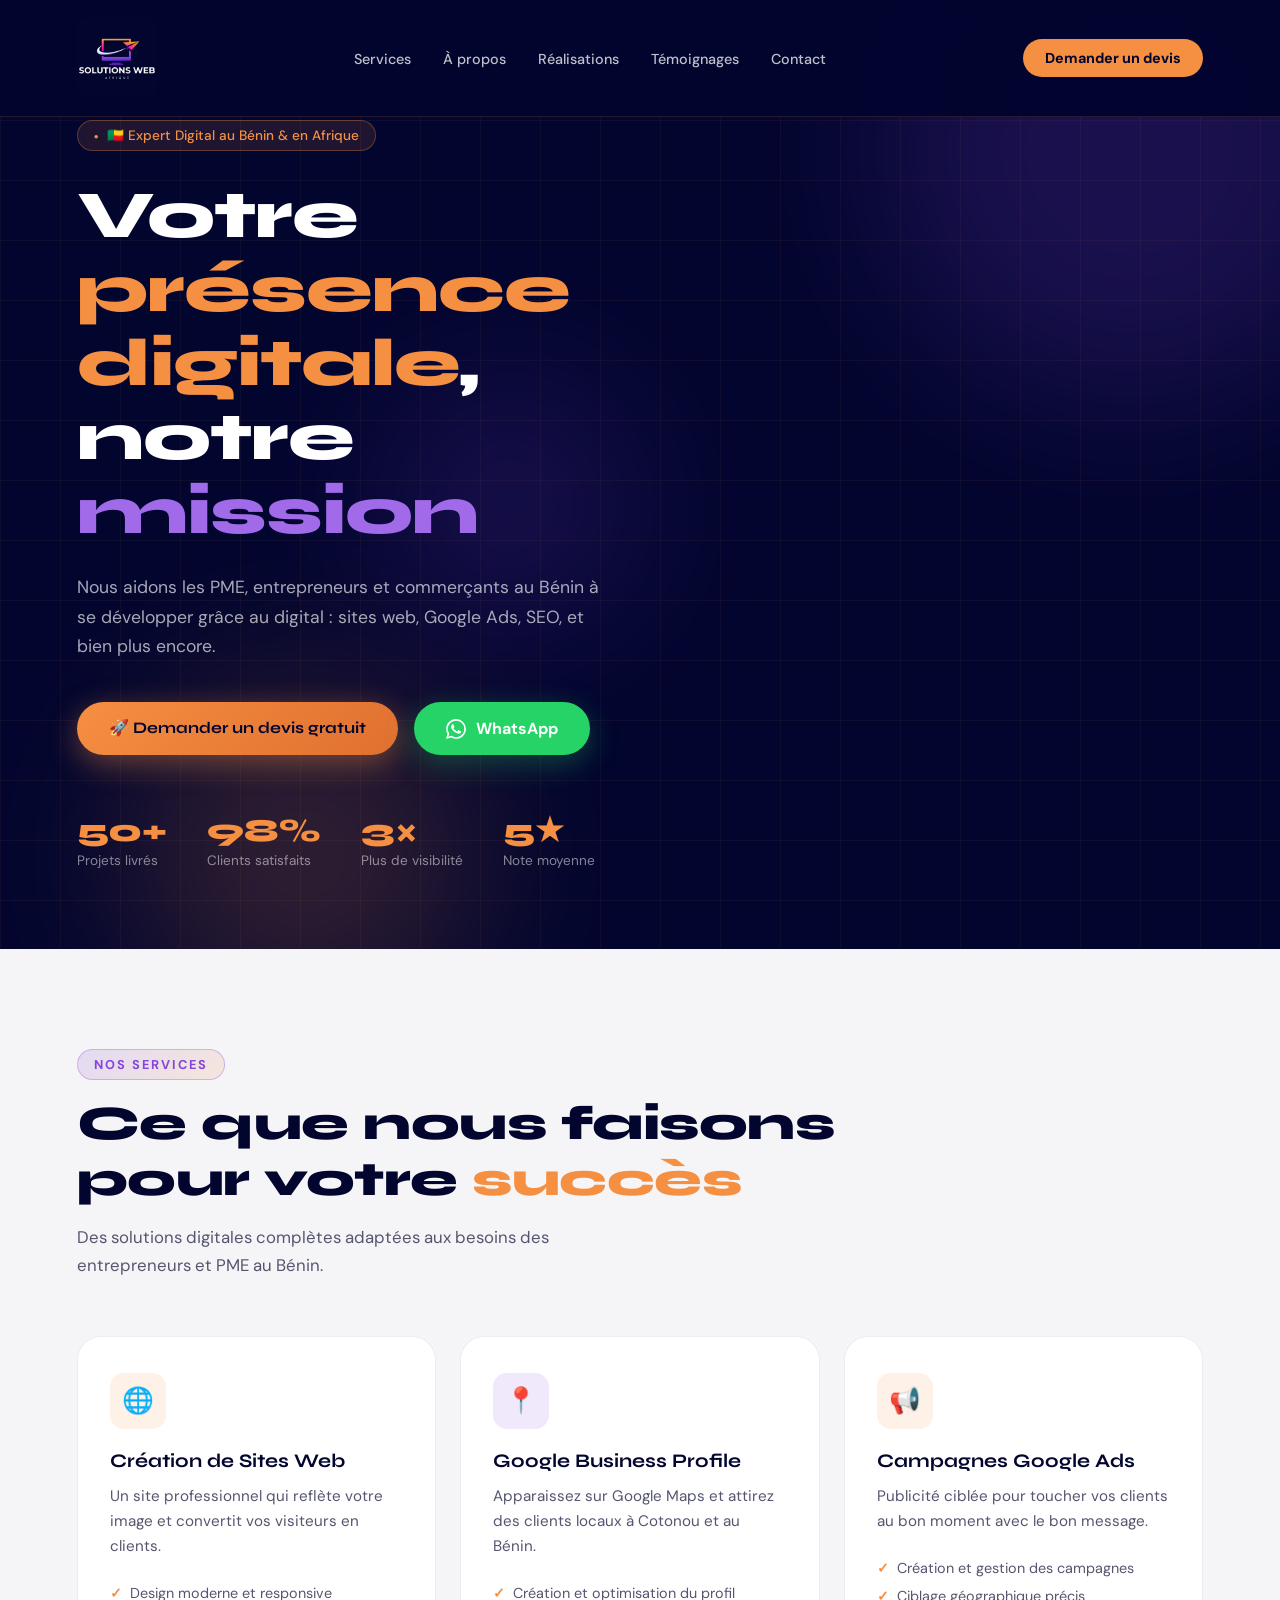
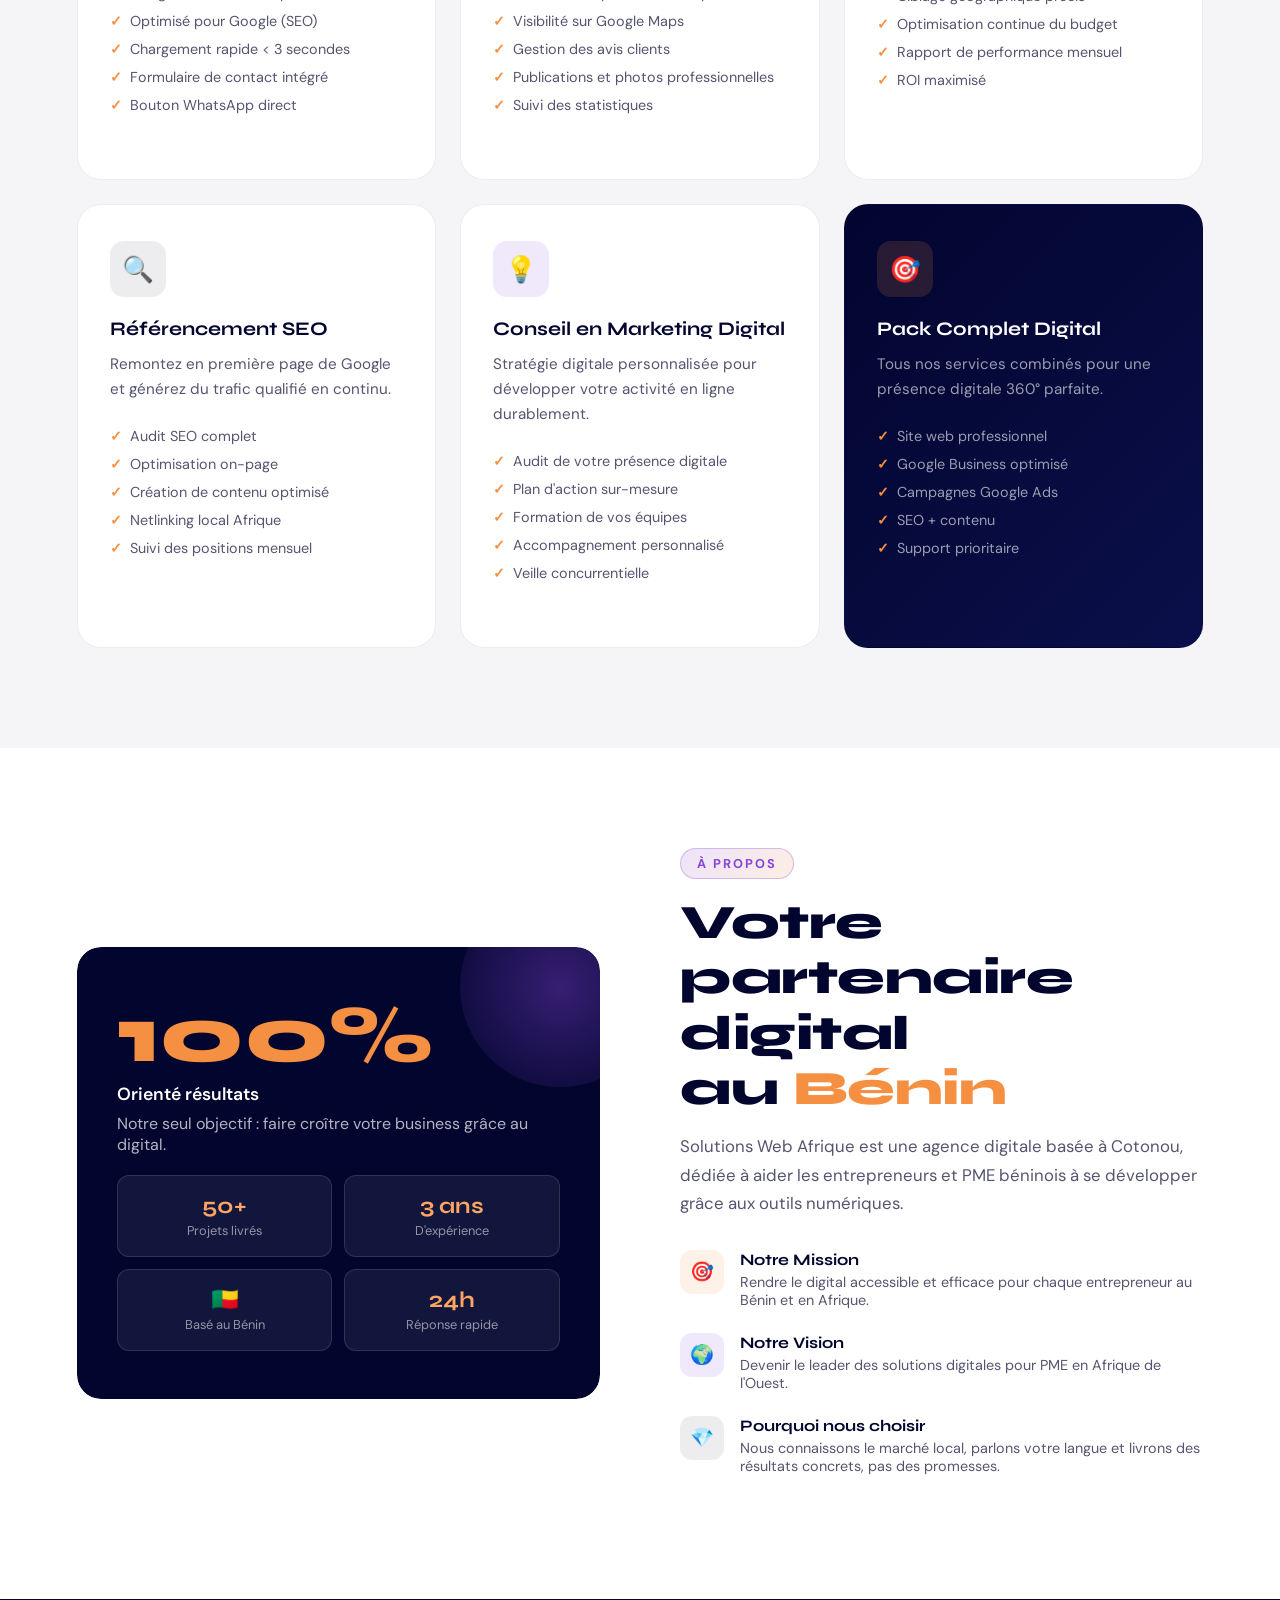
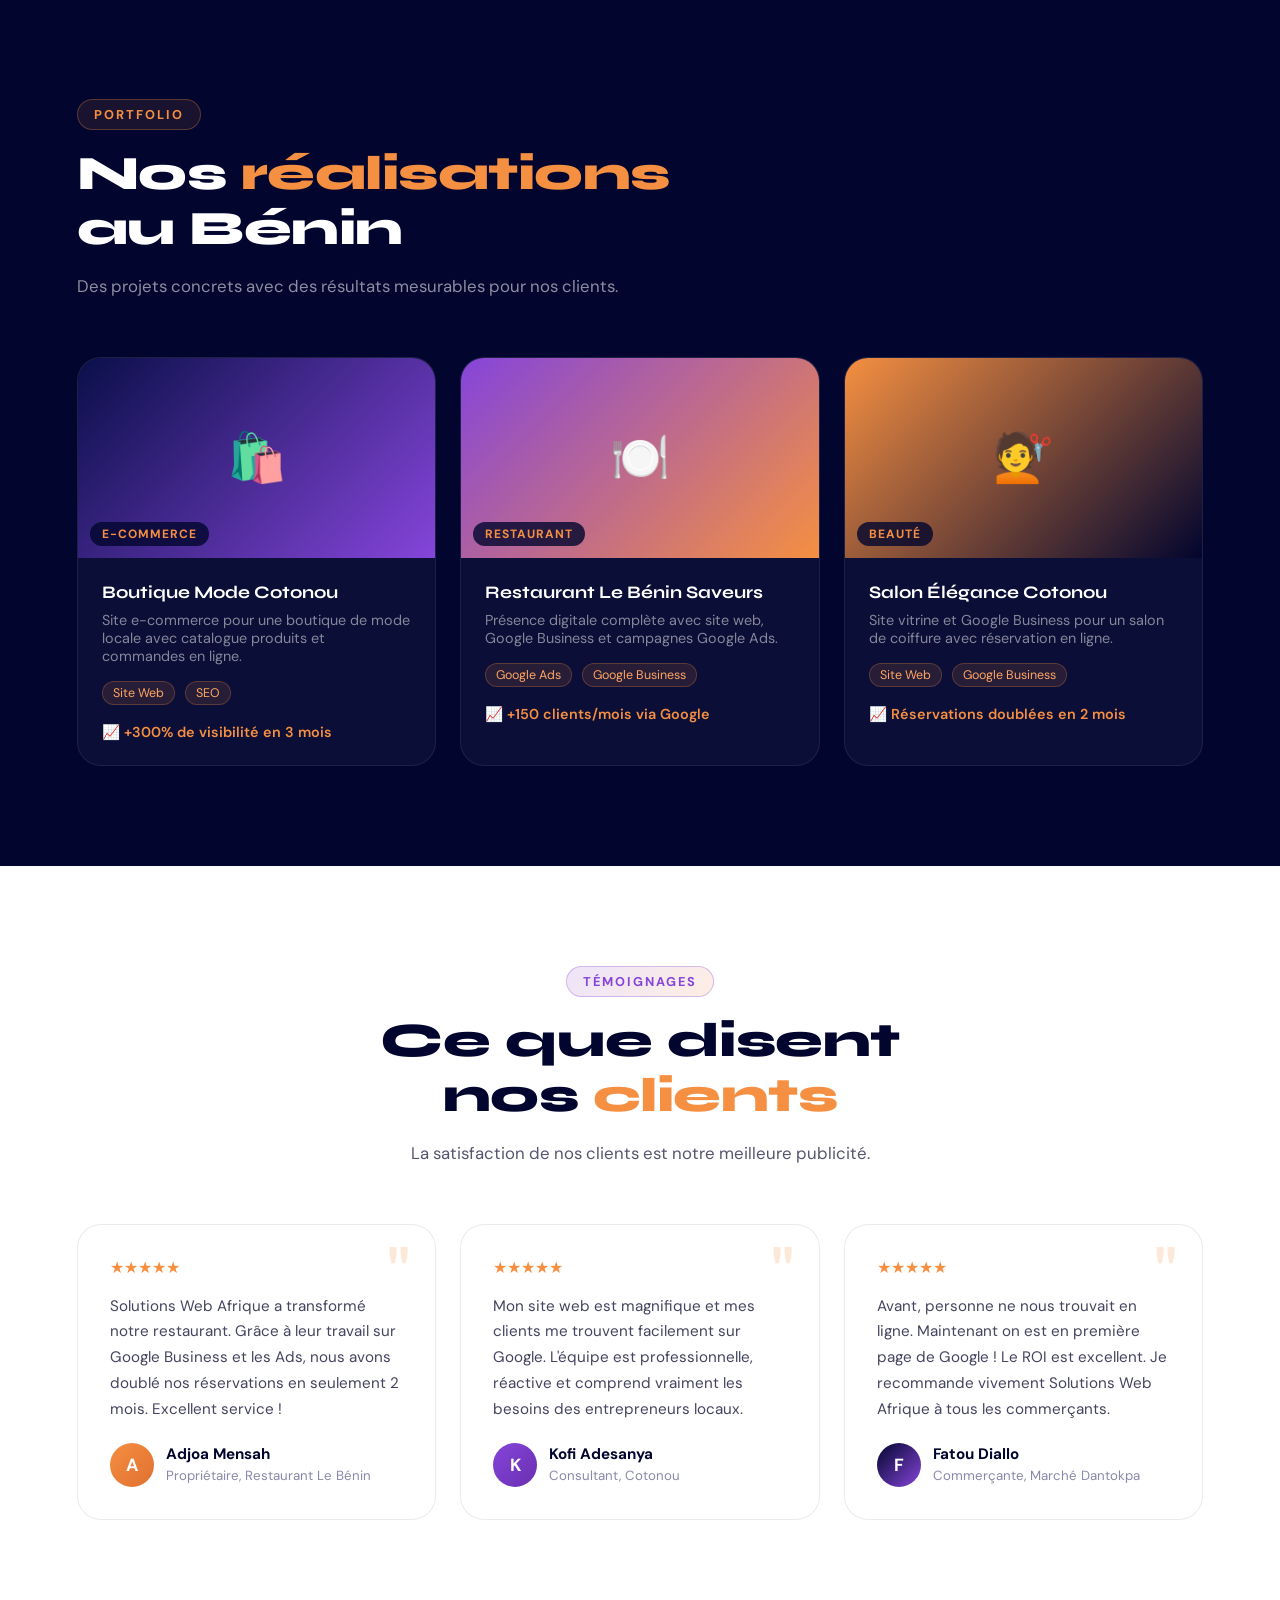
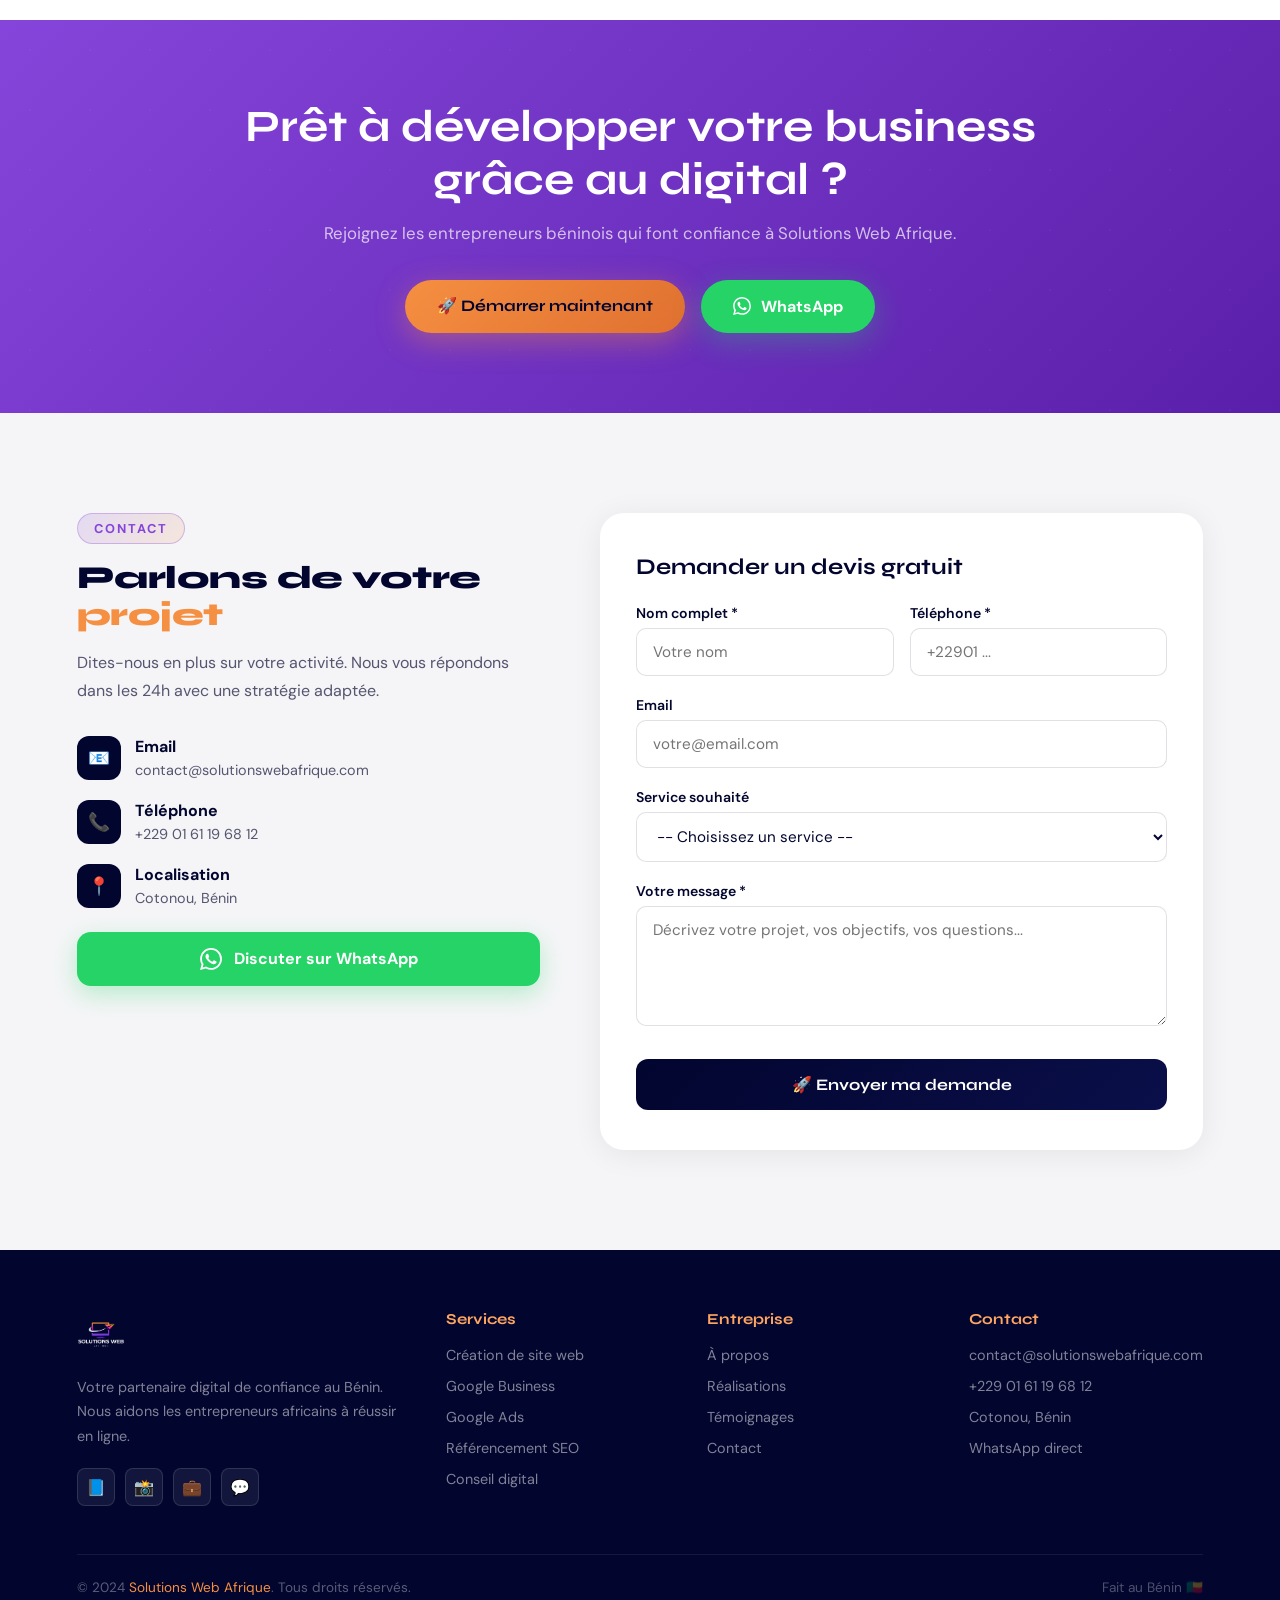
==== index.html @ 7dfd7597 "new" ====
<!DOCTYPE html>
<html lang="fr">
<head>
<meta charset="UTF-8">
<meta name="viewport" content="width=device-width, initial-scale=1.0">
<title>Solutions Web Afrique – Votre Présence Digitale au Bénin</title>
<meta name="description" content="Solutions Web Afrique – Création de sites web, Google Ads, SEO et marketing digital pour entrepreneurs et PME au Bénin et en Afrique.">
<link rel="preconnect" href="https://fonts.googleapis.com">
<link href="https://fonts.googleapis.com/css2?family=Syne:wght@400;600;700;800&family=DM+Sans:ital,wght@0,300;0,400;0,500;1,400&display=swap" rel="stylesheet">
<link rel="stylesheet" href="style.css">
</head>
<body>

<!-- NAV -->
<nav id="navbar">
  <a href="#hero" style="display:flex;align-items:center;text-decoration:none;"><img src="[data-uri]" alt="Solutions Web Afrique" style="height:80px;width:auto;object-fit:contain;border-radius:8px;"></a>
   <ul class="nav-links">
    <li><a href="#services">Services</a></li>
    <li><a href="#about">À propos</a></li>
    <li><a href="#portfolio">Réalisations</a></li>
    <li><a href="#temoignages">Témoignages</a></li>
    <li><a href="#contact">Contact</a></li>
  </ul>
  <a href="#contact" class="nav-cta">Demander un devis</a>
  <div class="hamburger" id="hamburger" onclick="toggleMenu()">
    <span></span><span></span><span></span>
  </div>
</nav>

<!-- MOBILE MENU -->
<div class="mobile-menu" id="mobileMenu">
  <button class="mobile-close" onclick="toggleMenu()">✕</button>
  <a href="#services" onclick="toggleMenu()">Services</a>
  <a href="#about" onclick="toggleMenu()">À propos</a>
  <a href="#portfolio" onclick="toggleMenu()">Réalisations</a>
  <a href="#temoignages" onclick="toggleMenu()">Témoignages</a>
  <a href="#contact" onclick="toggleMenu()">Contact</a>
</div>

<!-- HERO -->
<section id="hero">
  <div class="hero-bg">
    <div class="hero-grid"></div>
    <div class="blob blob-1"></div>
    <div class="blob blob-2"></div>
    <div class="blob blob-3"></div>
  </div>
  <div class="hero-content">
    <div class="hero-badge">🇧🇯 Expert Digital au Bénin &amp; en Afrique</div>
    <h1 class="hero-title">
      Votre <em>présence digitale</em>,<br>
      notre <span class="purple">mission</span>
    </h1>
    <p class="hero-sub">
      Nous aidons les PME, entrepreneurs et commerçants au Bénin à se développer grâce au digital : sites web, Google Ads, SEO, et bien plus encore.
    </p>
    <div class="hero-btns">
      <a href="#contact" class="btn-primary">🚀 Demander un devis gratuit</a>
      <a href="https://wa.me/22900000000" class="btn-whatsapp" target="_blank">
        <svg width="20" height="20" viewBox="0 0 24 24" fill="currentColor"><path d="M17.472 14.382c-.297-.149-1.758-.867-2.03-.967-.273-.099-.471-.148-.67.15-.197.297-.767.966-.94 1.164-.173.199-.347.223-.644.075-.297-.15-1.255-.463-2.39-1.475-.883-.788-1.48-1.761-1.653-2.059-.173-.297-.018-.458.13-.606.134-.133.298-.347.446-.52.149-.174.198-.298.298-.497.099-.198.05-.371-.025-.52-.075-.149-.669-1.612-.916-2.207-.242-.579-.487-.5-.669-.51-.173-.008-.371-.01-.57-.01-.198 0-.52.074-.792.372-.272.297-1.04 1.016-1.04 2.479 0 1.462 1.065 2.875 1.213 3.074.149.198 2.096 3.2 5.077 4.487.709.306 1.262.489 1.694.625.712.227 1.36.195 1.871.118.571-.085 1.758-.719 2.006-1.413.248-.694.248-1.289.173-1.413-.074-.124-.272-.198-.57-.347m-5.421 7.403h-.004a9.87 9.87 0 01-5.031-1.378l-.361-.214-3.741.982.998-3.648-.235-.374a9.86 9.86 0 01-1.51-5.26c.001-5.45 4.436-9.884 9.888-9.884 2.64 0 5.122 1.03 6.988 2.898a9.825 9.825 0 012.893 6.994c-.003 5.45-4.437 9.884-9.885 9.884m8.413-18.297A11.815 11.815 0 0012.05 0C5.495 0 .16 5.335.157 11.892c0 2.096.547 4.142 1.588 5.945L.057 24l6.305-1.654a11.882 11.882 0 005.683 1.448h.005c6.554 0 11.89-5.335 11.893-11.893a11.821 11.821 0 00-3.48-8.413z"/></svg>
        WhatsApp
      </a>
    </div>
    <div class="hero-stats">
      <div class="stat">
        <div class="stat-num">50+</div>
        <div class="stat-label">Projets livrés</div>
      </div>
      <div class="stat">
        <div class="stat-num">98%</div>
        <div class="stat-label">Clients satisfaits</div>
      </div>
      <div class="stat">
        <div class="stat-num">3×</div>
        <div class="stat-label">Plus de visibilité</div>
      </div>
      <div class="stat">
        <div class="stat-num">5★</div>
        <div class="stat-label">Note moyenne</div>
      </div>
    </div>
  </div>
</section>

<!-- SERVICES -->
<section id="services">
  <div class="reveal">
    <div class="section-label">Nos Services</div>
    <h2 class="section-title">Ce que nous faisons<br>pour votre <em>succès</em></h2>
    <p class="section-sub">Des solutions digitales complètes adaptées aux besoins des entrepreneurs et PME au Bénin.</p>
  </div>
  <div class="services-grid">
    <div class="service-card reveal reveal-delay-1">
      <div class="service-icon icon-orange">🌐</div>
      <h3>Création de Sites Web</h3>
      <p>Un site professionnel qui reflète votre image et convertit vos visiteurs en clients.</p>
      <ul class="service-avantages">
        <li>Design moderne et responsive</li>
        <li>Optimisé pour Google (SEO)</li>
        <li>Chargement rapide &lt; 3 secondes</li>
        <li>Formulaire de contact intégré</li>
        <li>Bouton WhatsApp direct</li>
      </ul>

      <!-- <a href="#contact" class="service-cta">Demander un devis →</a> -->
    </div>

    <div class="service-card reveal reveal-delay-2">
      <div class="service-icon icon-purple">📍</div>
      <h3>Google Business Profile</h3>
      <p>Apparaissez sur Google Maps et attirez des clients locaux à Cotonou et au Bénin.</p>
      <ul class="service-avantages">
        <li>Création et optimisation du profil</li>
        <li>Visibilité sur Google Maps</li>
        <li>Gestion des avis clients</li>
        <li>Publications et photos professionnelles</li>
        <li>Suivi des statistiques</li>
      </ul>

       <!--   <a href="#contact" class="service-cta">Commencer maintenant →</a> -->
    </div>

    <div class="service-card reveal reveal-delay-3">
      <div class="service-icon icon-orange">📢</div>
      <h3>Campagnes Google Ads</h3>
      <p>Publicité ciblée pour toucher vos clients au bon moment avec le bon message.</p>
      <ul class="service-avantages">
        <li>Création et gestion des campagnes</li>
        <li>Ciblage géographique précis</li>
        <li>Optimisation continue du budget</li>
        <li>Rapport de performance mensuel</li>
        <li>ROI maximisé</li>
      </ul>

     <!--  <a href="#contact" class="service-cta">Booster ma visibilité →</a> -->
    </div>

    <div class="service-card reveal reveal-delay-4">
      <div class="service-icon icon-navy">🔍</div>
      <h3>Référencement SEO</h3>
      <p>Remontez en première page de Google et générez du trafic qualifié en continu.</p>
      <ul class="service-avantages">
        <li>Audit SEO complet</li>
        <li>Optimisation on-page</li>
        <li>Création de contenu optimisé</li>
        <li>Netlinking local Afrique</li>
        <li>Suivi des positions mensuel</li>
      </ul>

     <!--  <a href="#contact" class="service-cta">Améliorer mon SEO →</a>  -->
    </div>

    <div class="service-card reveal reveal-delay-1">
      <div class="service-icon icon-purple">💡</div>
      <h3>Conseil en Marketing Digital</h3>
      <p>Stratégie digitale personnalisée pour développer votre activité en ligne durablement.</p>
      <ul class="service-avantages">
        <li>Audit de votre présence digitale</li>
        <li>Plan d'action sur-mesure</li>
        <li>Formation de vos équipes</li>
        <li>Accompagnement personnalisé</li>
        <li>Veille concurrentielle</li>
      </ul>
    
      <!--    <a href="#contact" class="service-cta">Prendre rendez-vous →</a>  -->
    </div>

    <div class="service-card reveal reveal-delay-2" style="background: linear-gradient(135deg, var(--navy), #0a0f4a); border-color: transparent;">
      <div class="service-icon" style="background: rgba(245,143,65,0.15);">🎯</div>
      <h3 style="color: var(--white);">Pack Complet Digital</h3>
      <p style="color: rgba(255,255,255,0.6);">Tous nos services combinés pour une présence digitale 360° parfaite.</p>
      <ul class="service-avantages" style="color: rgba(255,255,255,0.6);">
        <li style="color:rgba(255,255,255,.6)">Site web professionnel</li>
        <li style="color:rgba(255,255,255,.6)">Google Business optimisé</li>
        <li style="color:rgba(255,255,255,.6)">Campagnes Google Ads</li>
        <li style="color:rgba(255,255,255,.6)">SEO + contenu</li>
        <li style="color:rgba(255,255,255,.6)">Support prioritaire</li>
      </ul>

       <!--   <a href="#contact" class="service-cta" style="color: var(--orange-light);">Découvrir le pack →</a> -->
    </div>
  </div>
</section>

<!-- ABOUT -->
<section id="about">
  <div class="about-visual reveal">
    <div class="about-card-main">
      <div class="about-big-text">100%</div>
      <p style="font-size:1.1rem; font-weight:600; color:var(--white); margin-bottom:8px;">Orienté résultats</p>
      <p>Notre seul objectif : faire croître votre business grâce au digital.</p>
      <div class="about-badges">
        <div class="about-badge"><strong>50+</strong><span>Projets livrés</span></div>
        <div class="about-badge"><strong>3 ans</strong><span>D'expérience</span></div>
        <div class="about-badge"><strong>🇧🇯</strong><span>Basé au Bénin</span></div>
        <div class="about-badge"><strong>24h</strong><span>Réponse rapide</span></div>
      </div>
    </div>
  </div>

  <div class="about-text reveal reveal-delay-2">
    <div class="section-label">À propos</div>
    <h2 class="section-title">Votre partenaire digital<br>au <em>Bénin</em></h2>
    <p class="section-sub">Solutions Web Afrique est une agence digitale basée à Cotonou, dédiée à aider les entrepreneurs et PME béninois à se développer grâce aux outils numériques.</p>

    <ul class="values-list">
      <li>
        <div class="val-icon" style="background:rgba(245,143,65,0.12)">🎯</div>
        <div class="val-text">
          <h4>Notre Mission</h4>
          <p>Rendre le digital accessible et efficace pour chaque entrepreneur au Bénin et en Afrique.</p>
        </div>
      </li>
      <li>
        <div class="val-icon" style="background:rgba(133,69,218,0.12)">🌍</div>
        <div class="val-text">
          <h4>Notre Vision</h4>
          <p>Devenir le leader des solutions digitales pour PME en Afrique de l'Ouest.</p>
        </div>
      </li>
      <li>
        <div class="val-icon" style="background:rgba(2,5,46,0.07)">💎</div>
        <div class="val-text">
          <h4>Pourquoi nous choisir</h4>
          <p>Nous connaissons le marché local, parlons votre langue et livrons des résultats concrets, pas des promesses.</p>
        </div>
      </li>
    </ul>
  </div>
</section>

<!-- PORTFOLIO -->
<section id="portfolio">
  <div class="reveal">
    <div class="section-label">Portfolio</div>
    <h2 class="section-title" style="color:var(--white)">Nos <em>réalisations</em><br>au Bénin</h2>
    <p class="section-sub">Des projets concrets avec des résultats mesurables pour nos clients.</p>
  </div>
  <div class="portfolio-grid">
    <div class="portfolio-card reveal reveal-delay-1">
      <div class="portfolio-thumb port-1">
        🛍️
        <span class="port-label">E-commerce</span>
      </div>
      <div class="portfolio-card-body">
        <h3>Boutique Mode Cotonou</h3>
        <p>Site e-commerce pour une boutique de mode locale avec catalogue produits et commandes en ligne.</p>
        <span class="port-tag">Site Web</span>
        <span class="port-tag">SEO</span>
        <div style="margin-top:12px; color:var(--orange); font-size:.9rem; font-weight:600">📈 +300% de visibilité en 3 mois</div>
      </div>
    </div>

    <div class="portfolio-card reveal reveal-delay-2">
      <div class="portfolio-thumb port-2">
        🍽️
        <span class="port-label">Restaurant</span>
      </div>
      <div class="portfolio-card-body">
        <h3>Restaurant Le Bénin Saveurs</h3>
        <p>Présence digitale complète avec site web, Google Business et campagnes Google Ads.</p>
        <span class="port-tag">Google Ads</span>
        <span class="port-tag">Google Business</span>
        <div style="margin-top:12px; color:var(--orange); font-size:.9rem; font-weight:600">📈 +150 clients/mois via Google</div>
      </div>
    </div>

    <div class="portfolio-card reveal reveal-delay-3">
      <div class="portfolio-thumb port-3">
        💇
        <span class="port-label">Beauté</span>
      </div>
      <div class="portfolio-card-body">
        <h3>Salon Élégance Cotonou</h3>
        <p>Site vitrine et Google Business pour un salon de coiffure avec réservation en ligne.</p>
        <span class="port-tag">Site Web</span>
        <span class="port-tag">Google Business</span>
        <div style="margin-top:12px; color:var(--orange); font-size:.9rem; font-weight:600">📈 Réservations doublées en 2 mois</div>
      </div>
    </div>
  </div>
</section>

<!-- TEMOIGNAGES -->
<section id="temoignages">
  <div class="reveal" style="text-align:center">
    <div class="section-label">Témoignages</div>
    <h2 class="section-title">Ce que disent<br>nos <em>clients</em></h2>
    <p class="section-sub" style="margin:0 auto 56px">La satisfaction de nos clients est notre meilleure publicité.</p>
  </div>
  <div class="testimonials-grid">
    <div class="testi-card reveal reveal-delay-1">
      <div class="testi-stars">★★★★★</div>
      <p class="testi-text">Solutions Web Afrique a transformé notre restaurant. Grâce à leur travail sur Google Business et les Ads, nous avons doublé nos réservations en seulement 2 mois. Excellent service !</p>
      <div class="testi-author">
        <div class="testi-avatar av-1">A</div>
        <div class="testi-info">
          <strong>Adjoa Mensah</strong>
          <span>Propriétaire, Restaurant Le Bénin</span>
        </div>
      </div>
    </div>

    <div class="testi-card reveal reveal-delay-2">
      <div class="testi-stars">★★★★★</div>
      <p class="testi-text">Mon site web est magnifique et mes clients me trouvent facilement sur Google. L'équipe est professionnelle, réactive et comprend vraiment les besoins des entrepreneurs locaux.</p>
      <div class="testi-author">
        <div class="testi-avatar av-2">K</div>
        <div class="testi-info">
          <strong>Kofi Adesanya</strong>
          <span>Consultant, Cotonou</span>
        </div>
      </div>
    </div>

    <div class="testi-card reveal reveal-delay-3">
      <div class="testi-stars">★★★★★</div>
      <p class="testi-text">Avant, personne ne nous trouvait en ligne. Maintenant on est en première page de Google ! Le ROI est excellent. Je recommande vivement Solutions Web Afrique à tous les commerçants.</p>
      <div class="testi-author">
        <div class="testi-avatar av-3">F</div>
        <div class="testi-info">
          <strong>Fatou Diallo</strong>
          <span>Commerçante, Marché Dantokpa</span>
        </div>
      </div>
    </div>
  </div>
</section>

<!-- CTA BAND -->
<div class="cta-band">
  <h2>Prêt à développer votre business<br>grâce au digital ?</h2>
  <p>Rejoignez les entrepreneurs béninois qui font confiance à Solutions Web Afrique.</p>
  <div class="hero-btns">
    <a href="#contact" class="btn-primary">🚀 Démarrer maintenant</a>
    <a href="https://wa.me/2290161196812" class="btn-whatsapp" target="_blank">
      <svg width="18" height="18" viewBox="0 0 24 24" fill="currentColor"><path d="M17.472 14.382c-.297-.149-1.758-.867-2.03-.967-.273-.099-.471-.148-.67.15-.197.297-.767.966-.94 1.164-.173.199-.347.223-.644.075-.297-.15-1.255-.463-2.39-1.475-.883-.788-1.48-1.761-1.653-2.059-.173-.297-.018-.458.13-.606.134-.133.298-.347.446-.52.149-.174.198-.298.298-.497.099-.198.05-.371-.025-.52-.075-.149-.669-1.612-.916-2.207-.242-.579-.487-.5-.669-.51-.173-.008-.371-.01-.57-.01-.198 0-.52.074-.792.372-.272.297-1.04 1.016-1.04 2.479 0 1.462 1.065 2.875 1.213 3.074.149.198 2.096 3.2 5.077 4.487.709.306 1.262.489 1.694.625.712.227 1.36.195 1.871.118.571-.085 1.758-.719 2.006-1.413.248-.694.248-1.289.173-1.413-.074-.124-.272-.198-.57-.347m-5.421 7.403h-.004a9.87 9.87 0 01-5.031-1.378l-.361-.214-3.741.982.998-3.648-.235-.374a9.86 9.86 0 01-1.51-5.26c.001-5.45 4.436-9.884 9.888-9.884 2.64 0 5.122 1.03 6.988 2.898a9.825 9.825 0 012.893 6.994c-.003 5.45-4.437 9.884-9.885 9.884m8.413-18.297A11.815 11.815 0 0012.05 0C5.495 0 .16 5.335.157 11.892c0 2.096.547 4.142 1.588 5.945L.057 24l6.305-1.654a11.882 11.882 0 005.683 1.448h.005c6.554 0 11.89-5.335 11.893-11.893a11.821 11.821 0 00-3.48-8.413z"/></svg>
      WhatsApp
    </a>
  </div>
</div>

<!-- CONTACT -->
<section id="contact">
  <div class="contact-wrapper">
    <div class="contact-info reveal">
      <div class="section-label">Contact</div>
      <h3 class="section-title" style="font-size:2rem">Parlons de votre<br><em>projet</em></h3>
      <p>Dites-nous en plus sur votre activité. Nous vous répondons dans les 24h avec une stratégie adaptée.</p>

      <div class="contact-item">
        <div class="contact-icon">📧</div>
        <div>
          <strong>Email</strong>
          <span>contact@solutionswebafrique.com</span>
        </div>
      </div>
      <div class="contact-item">
        <div class="contact-icon">📞</div>
        <div>
          <strong>Téléphone</strong>
          <span>+229 01 61 19 68 12</span>
        </div>
      </div>
      <div class="contact-item">
        <div class="contact-icon">📍</div>
        <div>
          <strong>Localisation</strong>
          <span>Cotonou, Bénin</span>
        </div>
      </div>

      <a href="https://wa.me/2290161196812" class="btn-whatsapp-full" target="_blank">
        <svg width="22" height="22" viewBox="0 0 24 24" fill="currentColor"><path d="M17.472 14.382c-.297-.149-1.758-.867-2.03-.967-.273-.099-.471-.148-.67.15-.197.297-.767.966-.94 1.164-.173.199-.347.223-.644.075-.297-.15-1.255-.463-2.39-1.475-.883-.788-1.48-1.761-1.653-2.059-.173-.297-.018-.458.13-.606.134-.133.298-.347.446-.52.149-.174.198-.298.298-.497.099-.198.05-.371-.025-.52-.075-.149-.669-1.612-.916-2.207-.242-.579-.487-.5-.669-.51-.173-.008-.371-.01-.57-.01-.198 0-.52.074-.792.372-.272.297-1.04 1.016-1.04 2.479 0 1.462 1.065 2.875 1.213 3.074.149.198 2.096 3.2 5.077 4.487.709.306 1.262.489 1.694.625.712.227 1.36.195 1.871.118.571-.085 1.758-.719 2.006-1.413.248-.694.248-1.289.173-1.413-.074-.124-.272-.198-.57-.347m-5.421 7.403h-.004a9.87 9.87 0 01-5.031-1.378l-.361-.214-3.741.982.998-3.648-.235-.374a9.86 9.86 0 01-1.51-5.26c.001-5.45 4.436-9.884 9.888-9.884 2.64 0 5.122 1.03 6.988 2.898a9.825 9.825 0 012.893 6.994c-.003 5.45-4.437 9.884-9.885 9.884m8.413-18.297A11.815 11.815 0 0012.05 0C5.495 0 .16 5.335.157 11.892c0 2.096.547 4.142 1.588 5.945L.057 24l6.305-1.654a11.882 11.882 0 005.683 1.448h.005c6.554 0 11.89-5.335 11.893-11.893a11.821 11.821 0 00-3.48-8.413z"/></svg>
        Discuter sur WhatsApp
      </a>
    </div>

    <div class="contact-form reveal reveal-delay-2">
      <h3>Demander un devis gratuit</h3>
      <div id="formContainer">
        <div class="form-row">
          <div class="form-group">
            <label for="nom">Nom complet *</label>
            <input type="text" id="nom" placeholder="Votre nom" required>
          </div>
          <div class="form-group">
            <label for="tel">Téléphone *</label>
            <input type="tel" id="tel" placeholder="+22901 ..." required>
          </div>
        </div>
        <div class="form-group">
          <label for="email">Email </label>
          <input type="email" id="email" placeholder="votre@email.com" >
        </div>
        <div class="form-group">
          <label for="service">Service souhaité</label>
          <select id="service">
            <option value="">-- Choisissez un service --</option>
            <option>Création de site web</option>
            <option>Google Business Profile</option>
            <option>Campagnes Google Ads</option>
            <option>Référencement SEO</option>
            <option>Conseil en marketing digital</option>
            <option>Pack Complet Digital</option>
          </select>
        </div>
        <div class="form-group">
          <label for="message">Votre message *</label>
          <textarea id="message" placeholder="Décrivez votre projet, vos objectifs, vos questions..."></textarea>
        </div>
        <button class="btn-submit" onclick="submitForm()"><span>🚀 Envoyer ma demande</span></button>
      </div>
      <div class="form-success" id="formSuccess">
        ✅ Merci ! Nous vous répondons dans les 24h.
      </div>
    </div>
  </div>
</section>

<!-- FOOTER -->
<footer>
  <div class="footer-top">
    <div class="footer-brand">
      <a href="#hero" style="display:inline-flex;align-items:center;text-decoration:none;"><img src="[data-uri]" alt="Solutions Web Afrique" style="height:48px;width:auto;object-fit:contain;border-radius:8px;"></a>
      <p>Votre partenaire digital de confiance au Bénin. Nous aidons les entrepreneurs africains à réussir en ligne.</p>
      <div class="footer-social">
        <a class="social-btn" href="#" title="Facebook">📘</a>
        <a class="social-btn" href="#" title="Instagram">📸</a>
        <a class="social-btn" href="#" title="LinkedIn">💼</a>
        <a class="social-btn" href="https://wa.me/2290161196812" title="WhatsApp">💬</a>
      </div>
    </div>
    <div class="footer-col">
      <h4>Services</h4>
      <ul>
        <li><a href="#services">Création de site web</a></li>
        <li><a href="#services">Google Business</a></li>
        <li><a href="#services">Google Ads</a></li>
        <li><a href="#services">Référencement SEO</a></li>
        <li><a href="#services">Conseil digital</a></li>
      </ul>
    </div>
    <div class="footer-col">
      <h4>Entreprise</h4>
      <ul>
        <li><a href="#about">À propos</a></li>
        <li><a href="#portfolio">Réalisations</a></li>
        <li><a href="#temoignages">Témoignages</a></li>
        <li><a href="#contact">Contact</a></li>
      </ul>
    </div>
    <div class="footer-col">
      <h4>Contact</h4>
      <ul>
        <li><a href="mailto:contact@solutionswebafrique.com">contact@solutionswebafrique.com</a></li>
        <li><a href="tel:+22900000000">+229 01 61 19 68 12 </a></li>
        <li><a href="#">Cotonou, Bénin</a></li>
        <li><a href="https://wa.me/2290161196812">WhatsApp direct</a></li>
      </ul>
    </div>
  </div>
  <div class="footer-bottom">
    <p>© 2024 <span>Solutions Web Afrique</span>. Tous droits réservés.</p>
    <p style="color:rgba(255,255,255,.3)">Fait au Bénin 🇧🇯</p>
  </div>
</footer>

<!-- SCROLL TOP -->
<button class="scroll-top" id="scrollTop" onclick="window.scrollTo({top:0,behavior:'smooth'})">↑</button>
<script src="script.js"></script>
</body>
</html>
---- style.css ----
:root {
    --navy: #02052e;
    --orange: #f58f41;
    --purple: #8545da;
    --white: #ffffff;
    --navy-light: #0a0f4a;
    --orange-light: #ffa562;
    --purple-light: #a06ae8;
    --gray: #f5f5f7;
    --text-light: #8888aa;
    --radius: 16px;
    --radius-lg: 24px;
  }

  * { margin: 0; padding: 0; box-sizing: border-box; }

  html { scroll-behavior: smooth; }

  body {
    font-family: 'DM Sans', sans-serif;
    background: var(--white);
    color: var(--navy);
    overflow-x: hidden;
  }

  h1, h2, h3, h4 { font-family: 'Syne', sans-serif; }

  /* ─── NAV ─── */
  nav {
    position: fixed; top: 0; left: 0; right: 0; z-index: 1000;
    display: flex; align-items: center; justify-content: space-between;
    padding: 18px 6%;
    background: rgba(2,5,46,0.95);
    backdrop-filter: blur(12px);
    border-bottom: 1px solid rgba(245,143,65,0.15);
    transition: all .3s;
  }
  .logo {
    font-family: 'Syne', sans-serif;
    font-size: 1.25rem; font-weight: 800;
    color: var(--white);
    letter-spacing: -0.5px;
  }
  .logo span { color: var(--orange); }

  .nav-links { display: flex; gap: 32px; list-style: none; }
  .nav-links a {
    color: rgba(255,255,255,0.75); text-decoration: none;
    font-size: .9rem; font-weight: 500;
    transition: color .2s;
  }
  .nav-links a:hover { color: var(--orange); }

  .nav-cta {
    background: var(--orange);
    color: var(--navy); font-weight: 700;
    padding: 10px 22px; border-radius: 50px;
    text-decoration: none; font-size: .9rem;
    transition: all .2s;
    white-space: nowrap;
  }
  .nav-cta:hover { background: var(--orange-light); transform: translateY(-1px); }

  .hamburger { display: none; flex-direction: column; gap: 5px; cursor: pointer; }
  .hamburger span { width: 24px; height: 2px; background: var(--white); border-radius: 2px; transition: all .3s; }

  /* ─── HERO ─── */
  #hero {
    min-height: 100vh;
    background: var(--navy);
    display: flex; align-items: center;
    padding: 120px 6% 80px;
    position: relative; overflow: hidden;
  }

  .hero-bg {
    position: absolute; inset: 0; pointer-events: none;
  }
  .blob {
    position: absolute; border-radius: 50%;
    filter: blur(80px); opacity: 0.18;
  }
  .blob-1 { width: 500px; height: 500px; background: var(--purple); top: -100px; right: -100px; animation: float 8s ease-in-out infinite; }
  .blob-2 { width: 350px; height: 350px; background: var(--orange); bottom: -80px; left: 10%; animation: float 10s ease-in-out infinite reverse; }
  .blob-3 { width: 250px; height: 250px; background: var(--purple); top: 40%; left: 30%; animation: float 12s ease-in-out infinite; }

  @keyframes float {
    0%, 100% { transform: translateY(0) scale(1); }
    50% { transform: translateY(-30px) scale(1.05); }
  }

  /* grid lines */
  .hero-grid {
    position: absolute; inset: 0;
    background-image:
      linear-gradient(rgba(245,143,65,0.05) 1px, transparent 1px),
      linear-gradient(90deg, rgba(245,143,65,0.05) 1px, transparent 1px);
    background-size: 60px 60px;
  }

  .hero-content {
    position: relative; z-index: 1;
    max-width: 680px;
  }

  .hero-badge {
    display: inline-flex; align-items: center; gap: 8px;
    background: rgba(245,143,65,0.12);
    border: 1px solid rgba(245,143,65,0.3);
    border-radius: 50px;
    padding: 6px 16px; margin-bottom: 28px;
    color: var(--orange); font-size: .85rem; font-weight: 500;
  }
  .hero-badge::before { content: '●'; font-size: .5rem; animation: pulse 2s infinite; }
  @keyframes pulse { 0%,100%{opacity:1} 50%{opacity:.3} }

  h1.hero-title {
    font-size: clamp(2.5rem, 6vw, 4.2rem);
    font-weight: 800; line-height: 1.1;
    color: var(--white); margin-bottom: 24px;
    letter-spacing: -1px;
  }
  h1.hero-title em { font-style: normal; color: var(--orange); }
  h1.hero-title .purple { color: var(--purple-light); }

  .hero-sub {
    font-size: 1.1rem; color: rgba(255,255,255,0.65);
    line-height: 1.7; margin-bottom: 40px; max-width: 540px;
  }

  .hero-btns { display: flex; gap: 16px; flex-wrap: wrap; }

  .btn-primary {
    background: linear-gradient(135deg, var(--orange), #e07030);
    color: var(--navy); font-weight: 700;
    padding: 16px 32px; border-radius: 50px;
    text-decoration: none; font-size: 1rem;
    transition: all .25s; box-shadow: 0 8px 30px rgba(245,143,65,0.4);
    font-family: 'Syne', sans-serif;
  }
  .btn-primary:hover { transform: translateY(-3px); box-shadow: 0 14px 40px rgba(245,143,65,0.5); }

  .btn-secondary {
    background: rgba(255,255,255,0.07);
    border: 1px solid rgba(255,255,255,0.2);
    color: var(--white); font-weight: 500;
    padding: 16px 32px; border-radius: 50px;
    text-decoration: none; font-size: 1rem;
    transition: all .25s;
    display: flex; align-items: center; gap: 8px;
  }
  .btn-secondary:hover { background: rgba(255,255,255,0.12); }

  .btn-whatsapp {
    background: #25d366; color: var(--white); font-weight: 700;
    padding: 16px 32px; border-radius: 50px;
    text-decoration: none; font-size: 1rem;
    transition: all .25s; display: flex; align-items: center; gap: 10px;
    box-shadow: 0 8px 30px rgba(37,211,102,0.3);
  }
  .btn-whatsapp:hover { transform: translateY(-3px); box-shadow: 0 14px 40px rgba(37,211,102,0.4); }

  .hero-stats {
    display: flex; gap: 40px; margin-top: 56px; flex-wrap: wrap;
  }
  .stat { }
  .stat-num {
    font-family: 'Syne', sans-serif; font-size: 2rem; font-weight: 800;
    color: var(--orange);
  }
  .stat-label { font-size: .85rem; color: rgba(255,255,255,0.5); margin-top: 2px; }

  /* ─── SECTION BASE ─── */
  section { padding: 100px 6%; }

  .section-label {
    display: inline-block;
    background: linear-gradient(135deg, rgba(133,69,218,0.15), rgba(245,143,65,0.15));
    border: 1px solid rgba(133,69,218,0.3);
    color: var(--purple); font-size: .8rem; font-weight: 700;
    letter-spacing: 2px; text-transform: uppercase;
    padding: 6px 16px; border-radius: 50px; margin-bottom: 16px;
  }

  .section-title {
    font-size: clamp(2rem, 4vw, 3rem);
    font-weight: 800; line-height: 1.15;
    letter-spacing: -0.5px; margin-bottom: 16px;
  }
  .section-title em { font-style: normal; color: var(--orange); }
  .section-title .purple { font-style: normal; color: var(--purple); }

  .section-sub {
    font-size: 1.05rem; color: #555570; line-height: 1.7;
    max-width: 560px; margin-bottom: 56px;
  }

  /* ─── SERVICES ─── */
  #services { background: var(--gray); }

  .services-grid {
    display: grid;
    grid-template-columns: repeat(auto-fit, minmax(280px, 1fr));
    gap: 24px;
  }

  .service-card {
    background: var(--white);
    border-radius: var(--radius-lg);
    padding: 36px 32px;
    border: 1px solid rgba(2,5,46,0.07);
    transition: all .3s;
    position: relative; overflow: hidden;
  }
  .service-card::before {
    content: ''; position: absolute;
    top: 0; left: 0; right: 0; height: 3px;
    background: linear-gradient(90deg, var(--orange), var(--purple));
    opacity: 0; transition: opacity .3s;
  }
  .service-card:hover { transform: translateY(-6px); box-shadow: 0 20px 60px rgba(2,5,46,0.12); }
  .service-card:hover::before { opacity: 1; }

  .service-icon {
    width: 56px; height: 56px;
    border-radius: 14px;
    display: flex; align-items: center; justify-content: center;
    font-size: 1.6rem; margin-bottom: 20px;
  }
  .icon-orange { background: rgba(245,143,65,0.12); }
  .icon-purple { background: rgba(133,69,218,0.12); }
  .icon-navy { background: rgba(2,5,46,0.07); }

  .service-card h3 {
    font-size: 1.2rem; font-weight: 700;
    margin-bottom: 12px; color: var(--navy);
  }
  .service-card p { font-size: .95rem; color: #555570; line-height: 1.65; margin-bottom: 20px; }

  .service-avantages { list-style: none; margin-bottom: 24px; }
  .service-avantages li {
    font-size: .9rem; color: #555570;
    padding: 5px 0;
    display: flex; align-items: flex-start; gap: 8px;
  }
  .service-avantages li::before { content: '✓'; color: var(--orange); font-weight: 700; flex-shrink: 0; }

  .service-price {
    display: inline-block;
    background: linear-gradient(135deg, var(--orange), var(--purple));
    -webkit-background-clip: text; -webkit-text-fill-color: transparent;
    font-family: 'Syne', sans-serif; font-weight: 800; font-size: 1.1rem;
    margin-bottom: 20px;
  }

  .service-cta {
    display: inline-flex; align-items: center; gap: 6px;
    color: var(--purple); font-weight: 600; font-size: .9rem;
    text-decoration: none; transition: gap .2s;
  }
  .service-cta:hover { gap: 10px; }

  /* ─── ABOUT ─── */
  #about {
    display: grid; grid-template-columns: 1fr 1fr; gap: 80px; align-items: center;
  }

  .about-visual {
    position: relative; border-radius: var(--radius-lg); overflow: hidden;
  }
  .about-card-main {
    background: var(--navy);
    border-radius: var(--radius-lg);
    padding: 48px 40px;
    color: var(--white);
    position: relative; overflow: hidden;
  }
  .about-card-main::after {
    content: '';
    position: absolute; top: -60px; right: -60px;
    width: 200px; height: 200px;
    background: radial-gradient(circle, rgba(133,69,218,0.4), transparent);
    border-radius: 50%;
  }
  .about-big-text {
    font-family: 'Syne', sans-serif;
    font-size: 5rem; font-weight: 800; line-height: 1;
    color: var(--orange); margin-bottom: 8px;
  }
  .about-card-main p { color: rgba(255,255,255,0.7); font-size: 1rem; }

  .about-badges {
    display: grid; grid-template-columns: 1fr 1fr; gap: 12px; margin-top: 20px;
  }
  .about-badge {
    background: rgba(255,255,255,0.07);
    border: 1px solid rgba(255,255,255,0.12);
    border-radius: 12px; padding: 16px;
    text-align: center;
  }
  .about-badge strong {
    display: block; font-family: 'Syne', sans-serif;
    font-size: 1.4rem; color: var(--orange-light);
  }
  .about-badge span { font-size: .8rem; color: rgba(255,255,255,0.55); }

  .about-text .section-sub { margin-bottom: 32px; }

  .values-list { list-style: none; }
  .values-list li {
    display: flex; gap: 16px; margin-bottom: 24px;
  }
  .val-icon {
    width: 44px; height: 44px; flex-shrink: 0;
    border-radius: 12px;
    display: flex; align-items: center; justify-content: center; font-size: 1.2rem;
  }
  .val-text h4 { font-size: 1rem; font-weight: 700; margin-bottom: 4px; }
  .val-text p { font-size: .9rem; color: #555570; }

  /* ─── PORTFOLIO ─── */
  #portfolio { background: var(--navy); }
  #portfolio .section-title { color: var(--white); }
  #portfolio .section-sub { color: rgba(255,255,255,0.55); }
  #portfolio .section-label { color: var(--orange); border-color: rgba(245,143,65,0.3); background: rgba(245,143,65,0.1); }

  .portfolio-grid {
    display: grid;
    grid-template-columns: repeat(auto-fit, minmax(300px, 1fr));
    gap: 24px;
  }

  .portfolio-card {
    background: rgba(255,255,255,0.04);
    border: 1px solid rgba(255,255,255,0.08);
    border-radius: var(--radius-lg); overflow: hidden;
    transition: all .3s;
  }
  .portfolio-card:hover { transform: translateY(-6px); border-color: rgba(245,143,65,0.3); }

  .portfolio-thumb {
    height: 200px; position: relative; overflow: hidden;
    display: flex; align-items: center; justify-content: center;
    font-size: 3rem;
  }
  .port-1 { background: linear-gradient(135deg, #0a0f4a, #8545da); }
  .port-2 { background: linear-gradient(135deg, #8545da, #f58f41); }
  .port-3 { background: linear-gradient(135deg, #f58f41, #02052e); }

  .port-label {
    position: absolute; bottom: 12px; left: 12px;
    background: rgba(2,5,46,0.8); color: var(--orange);
    font-size: .75rem; font-weight: 700; letter-spacing: 1px; text-transform: uppercase;
    padding: 4px 12px; border-radius: 50px;
  }

  .portfolio-card-body { padding: 24px; }
  .portfolio-card-body h3 { color: var(--white); font-size: 1.1rem; margin-bottom: 8px; }
  .portfolio-card-body p { color: rgba(255,255,255,0.5); font-size: .9rem; margin-bottom: 16px; }

  .port-tag {
    display: inline-block;
    background: rgba(245,143,65,0.12);
    border: 1px solid rgba(245,143,65,0.25);
    color: var(--orange-light); font-size: .78rem;
    padding: 3px 10px; border-radius: 50px; margin-right: 6px; margin-bottom: 6px;
  }

  /* ─── TEMOIGNAGES ─── */
  .testimonials-grid {
    display: grid; grid-template-columns: repeat(auto-fit, minmax(280px, 1fr));
    gap: 24px;
  }

  .testi-card {
    background: var(--white);
    border: 1px solid rgba(2,5,46,0.08);
    border-radius: var(--radius-lg);
    padding: 32px;
    transition: all .3s;
    position: relative;
  }
  .testi-card:hover { box-shadow: 0 16px 50px rgba(2,5,46,0.1); transform: translateY(-4px); }
  .testi-card::before {
    content: '"'; font-family: 'Syne', sans-serif;
    font-size: 5rem; line-height: .8;
    color: var(--orange); opacity: 0.2;
    position: absolute; top: 16px; right: 24px;
  }

  .testi-stars { color: var(--orange); font-size: 1rem; margin-bottom: 16px; }
  .testi-text { font-size: .95rem; color: #444460; line-height: 1.7; margin-bottom: 20px; }

  .testi-author { display: flex; align-items: center; gap: 12px; }
  .testi-avatar {
    width: 44px; height: 44px; border-radius: 50%;
    display: flex; align-items: center; justify-content: center;
    font-weight: 700; font-size: 1.1rem; color: var(--white);
    flex-shrink: 0;
  }
  .av-1 { background: linear-gradient(135deg, var(--orange), #e07030); }
  .av-2 { background: linear-gradient(135deg, var(--purple), #6a2fb0); }
  .av-3 { background: linear-gradient(135deg, var(--navy), var(--purple)); }

  .testi-info strong { display: block; font-weight: 700; font-size: .95rem; }
  .testi-info span { font-size: .83rem; color: var(--text-light); }

  /* ─── CONTACT ─── */
  #contact { background: var(--gray); }

  .contact-wrapper {
    display: grid; grid-template-columns: 1fr 1.3fr; gap: 60px; align-items: start;
  }

  .contact-info h3 {
    font-size: 1.8rem; margin-bottom: 16px;
  }
  .contact-info p { color: #555570; margin-bottom: 32px; line-height: 1.7; }

  .contact-item {
    display: flex; gap: 14px; align-items: flex-start;
    margin-bottom: 20px;
  }
  .contact-icon {
    width: 44px; height: 44px; flex-shrink: 0;
    background: var(--navy); border-radius: 12px;
    display: flex; align-items: center; justify-content: center;
    font-size: 1.1rem;
  }
  .contact-item strong { display: block; font-weight: 700; margin-bottom: 2px; }
  .contact-item span { font-size: .9rem; color: #555570; }

  .btn-whatsapp-full {
    display: flex; align-items: center; justify-content: center; gap: 12px;
    background: #25d366; color: var(--white); font-weight: 700;
    padding: 16px 28px; border-radius: 14px;
    text-decoration: none; font-size: 1rem;
    transition: all .25s; margin-top: 24px;
    box-shadow: 0 8px 24px rgba(37,211,102,0.3);
  }
  .btn-whatsapp-full:hover { transform: translateY(-3px); box-shadow: 0 14px 36px rgba(37,211,102,0.4); }

  /* Form */
  .contact-form {
    background: var(--white);
    border-radius: var(--radius-lg);
    padding: 40px 36px;
    box-shadow: 0 4px 30px rgba(2,5,46,0.07);
  }

  .contact-form h3 { font-size: 1.4rem; margin-bottom: 24px; }

  .form-group { margin-bottom: 20px; }
  .form-row { display: grid; grid-template-columns: 1fr 1fr; gap: 16px; }

  label { display: block; font-size: .88rem; font-weight: 600; margin-bottom: 6px; color: var(--navy); }

  input, textarea, select {
    width: 100%; padding: 13px 16px;
    border: 1.5px solid rgba(2,5,46,0.12);
    border-radius: 10px; font-family: 'DM Sans', sans-serif;
    font-size: .95rem; color: var(--navy);
    background: var(--white);
    transition: border-color .2s, box-shadow .2s;
    outline: none;
  }
  input:focus, textarea:focus, select:focus {
    border-color: var(--purple);
    box-shadow: 0 0 0 3px rgba(133,69,218,0.12);
  }
  textarea { resize: vertical; min-height: 120px; }

  .btn-submit {
    width: 100%; padding: 16px;
    background: linear-gradient(135deg, var(--navy), var(--navy-light));
    border: none; border-radius: 12px;
    color: var(--white); font-family: 'Syne', sans-serif;
    font-weight: 700; font-size: 1rem; cursor: pointer;
    transition: all .25s; margin-top: 8px;
    position: relative; overflow: hidden;
  }
  .btn-submit::after {
    content: ''; position: absolute;
    inset: 0; background: linear-gradient(135deg, var(--orange), var(--purple));
    opacity: 0; transition: opacity .3s;
  }
  .btn-submit:hover::after { opacity: 0.15; }
  .btn-submit:hover { transform: translateY(-2px); box-shadow: 0 10px 30px rgba(2,5,46,0.3); }
  .btn-submit span { position: relative; z-index: 1; }

  .form-success {
    display: none; text-align: center; padding: 32px;
    color: #22c55e; font-family: 'Syne', sans-serif; font-size: 1.2rem; font-weight: 700;
  }

  /* ─── FOOTER ─── */
  footer {
    background: var(--navy); color: var(--white);
    padding: 60px 6% 32px;
  }

  .footer-top {
    display: grid; grid-template-columns: 1.5fr 1fr 1fr 1fr;
    gap: 48px; margin-bottom: 48px;
  }

  .footer-brand p { color: rgba(255,255,255,0.5); font-size: .9rem; line-height: 1.7; margin-top: 12px; margin-bottom: 20px; }
  .footer-social { display: flex; gap: 10px; }
  .social-btn {
    width: 38px; height: 38px;
    background: rgba(255,255,255,0.07);
    border: 1px solid rgba(255,255,255,0.12);
    border-radius: 8px;
    display: flex; align-items: center; justify-content: center;
    text-decoration: none; font-size: 1rem;
    transition: all .2s;
  }
  .social-btn:hover { background: var(--orange); border-color: var(--orange); }

  .footer-col h4 {
    font-size: .95rem; font-weight: 700; margin-bottom: 16px;
    color: var(--orange-light);
  }
  .footer-col ul { list-style: none; }
  .footer-col li { margin-bottom: 10px; }
  .footer-col a { color: rgba(255,255,255,0.5); text-decoration: none; font-size: .9rem; transition: color .2s; }
  .footer-col a:hover { color: var(--orange); }

  .footer-bottom {
    border-top: 1px solid rgba(255,255,255,0.08);
    padding-top: 24px;
    display: flex; justify-content: space-between; align-items: center;
    flex-wrap: wrap; gap: 12px;
  }
  .footer-bottom p { color: rgba(255,255,255,0.35); font-size: .85rem; }
  .footer-bottom span { color: var(--orange); }

  /* ─── CTA BAND ─── */
  .cta-band {
    background: linear-gradient(135deg, var(--purple), #5a1faa);
    padding: 80px 6%;
    text-align: center;
    position: relative; overflow: hidden;
  }
  .cta-band::before {
    content: ''; position: absolute; inset: 0;
    background: url("data:image/svg+xml,%3Csvg width='60' height='60' viewBox='0 0 60 60' xmlns='http://www.w3.org/2000/svg'%3E%3Cg fill='none' fill-rule='evenodd'%3E%3Cg fill='%23ffffff' fill-opacity='0.04'%3E%3Ccircle cx='30' cy='30' r='1'/%3E%3C/g%3E%3C/g%3E%3C/svg%3E");
  }
  .cta-band h2 { color: var(--white); font-size: clamp(1.8rem, 4vw, 2.8rem); margin-bottom: 16px; position: relative; }
  .cta-band p { color: rgba(255,255,255,0.7); margin-bottom: 36px; font-size: 1.05rem; position: relative; }
  .cta-band .hero-btns { justify-content: center; position: relative; }

  /* ─── SCROLL INDICATOR ─── */
  .scroll-top {
    position: fixed; bottom: 24px; right: 24px; z-index: 999;
    width: 46px; height: 46px;
    background: var(--orange);
    border-radius: 50%; display: none; align-items: center; justify-content: center;
    cursor: pointer; box-shadow: 0 4px 16px rgba(245,143,65,0.4);
    transition: all .2s; color: var(--navy); font-size: 1.2rem; font-weight: 700;
    border: none;
  }
  .scroll-top.visible { display: flex; }
  .scroll-top:hover { transform: translateY(-3px); }

  /* ─── MOBILE MENU ─── */
  .mobile-menu {
    position: fixed; top: 0; left: 0; right: 0; bottom: 0; z-index: 999;
    background: var(--navy);
    display: flex; flex-direction: column; align-items: center; justify-content: center;
    gap: 32px;
    transform: translateX(100%); transition: transform .35s cubic-bezier(.4,0,.2,1);
  }
  .mobile-menu.open { transform: translateX(0); }
  .mobile-menu a {
    color: var(--white); text-decoration: none; font-family: 'Syne', sans-serif;
    font-size: 1.8rem; font-weight: 700; transition: color .2s;
  }
  .mobile-menu a:hover { color: var(--orange); }
  .mobile-close {
    position: absolute; top: 24px; right: 24px;
    background: none; border: none; color: var(--white);
    font-size: 1.8rem; cursor: pointer;
  }

  /* ─── RESPONSIVE ─── */
  @media (max-width: 900px) {
    #about {
      grid-template-columns: 1fr;
      gap: 40px;
    }
    .contact-wrapper {
      grid-template-columns: 1fr;
      gap: 40px;
    }
    .footer-top { grid-template-columns: 1fr 1fr; }
    .hero-stats { gap: 24px; }
  }

  @media (max-width: 640px) {
    nav { padding: 16px 5%; }
    .nav-links, .nav-cta { display: none; }
    .hamburger { display: flex; }
    section { padding: 70px 5%; }
    .footer-top { grid-template-columns: 1fr; }
    .form-row { grid-template-columns: 1fr; }
    .hero-btns { flex-direction: column; }
    .hero-stats { gap: 20px; }
    .stat-num { font-size: 1.6rem; }
  }

  /* ─── ANIMATIONS ─── */
  .reveal {
    opacity: 0; transform: translateY(30px);
    transition: opacity .6s ease, transform .6s ease;
  }
  .reveal.visible { opacity: 1; transform: translateY(0); }
  .reveal-delay-1 { transition-delay: .1s; }
  .reveal-delay-2 { transition-delay: .2s; }
  .reveal-delay-3 { transition-delay: .3s; }
  .reveal-delay-4 { transition-delay: .4s; }
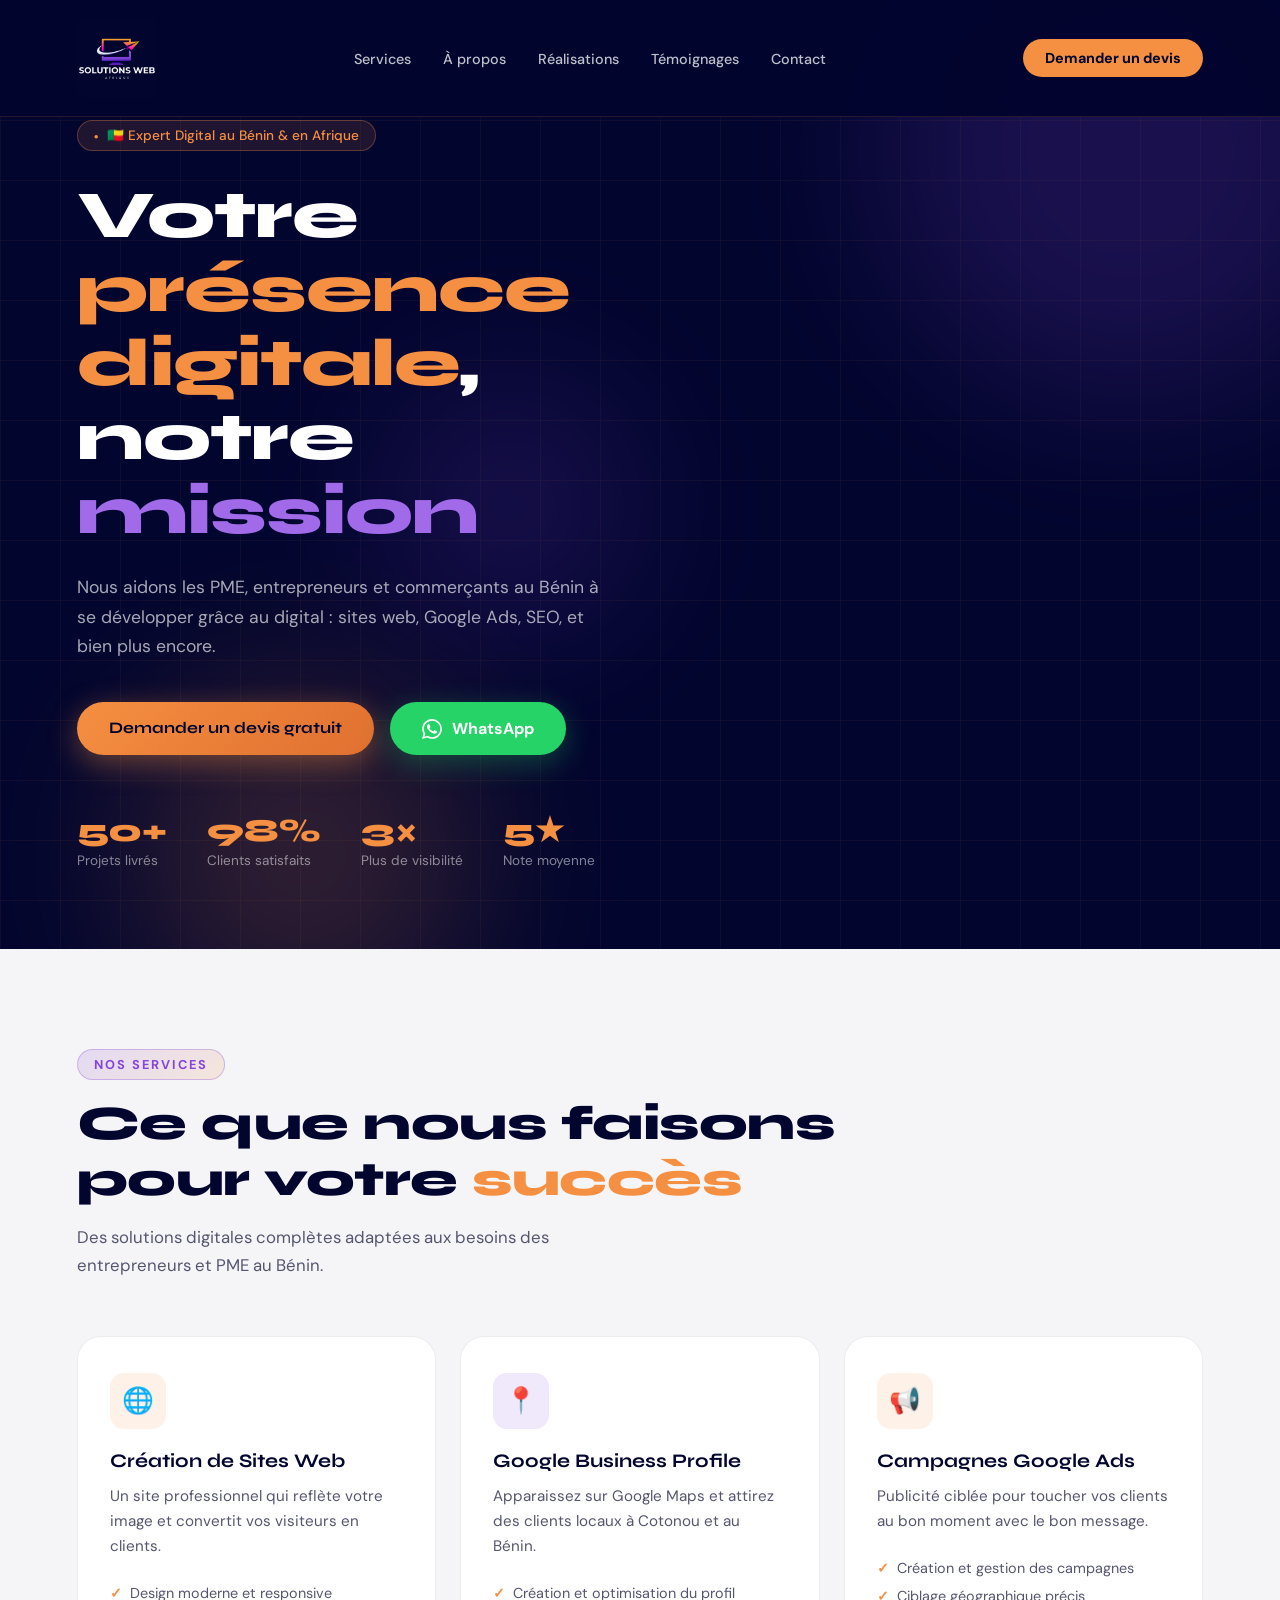
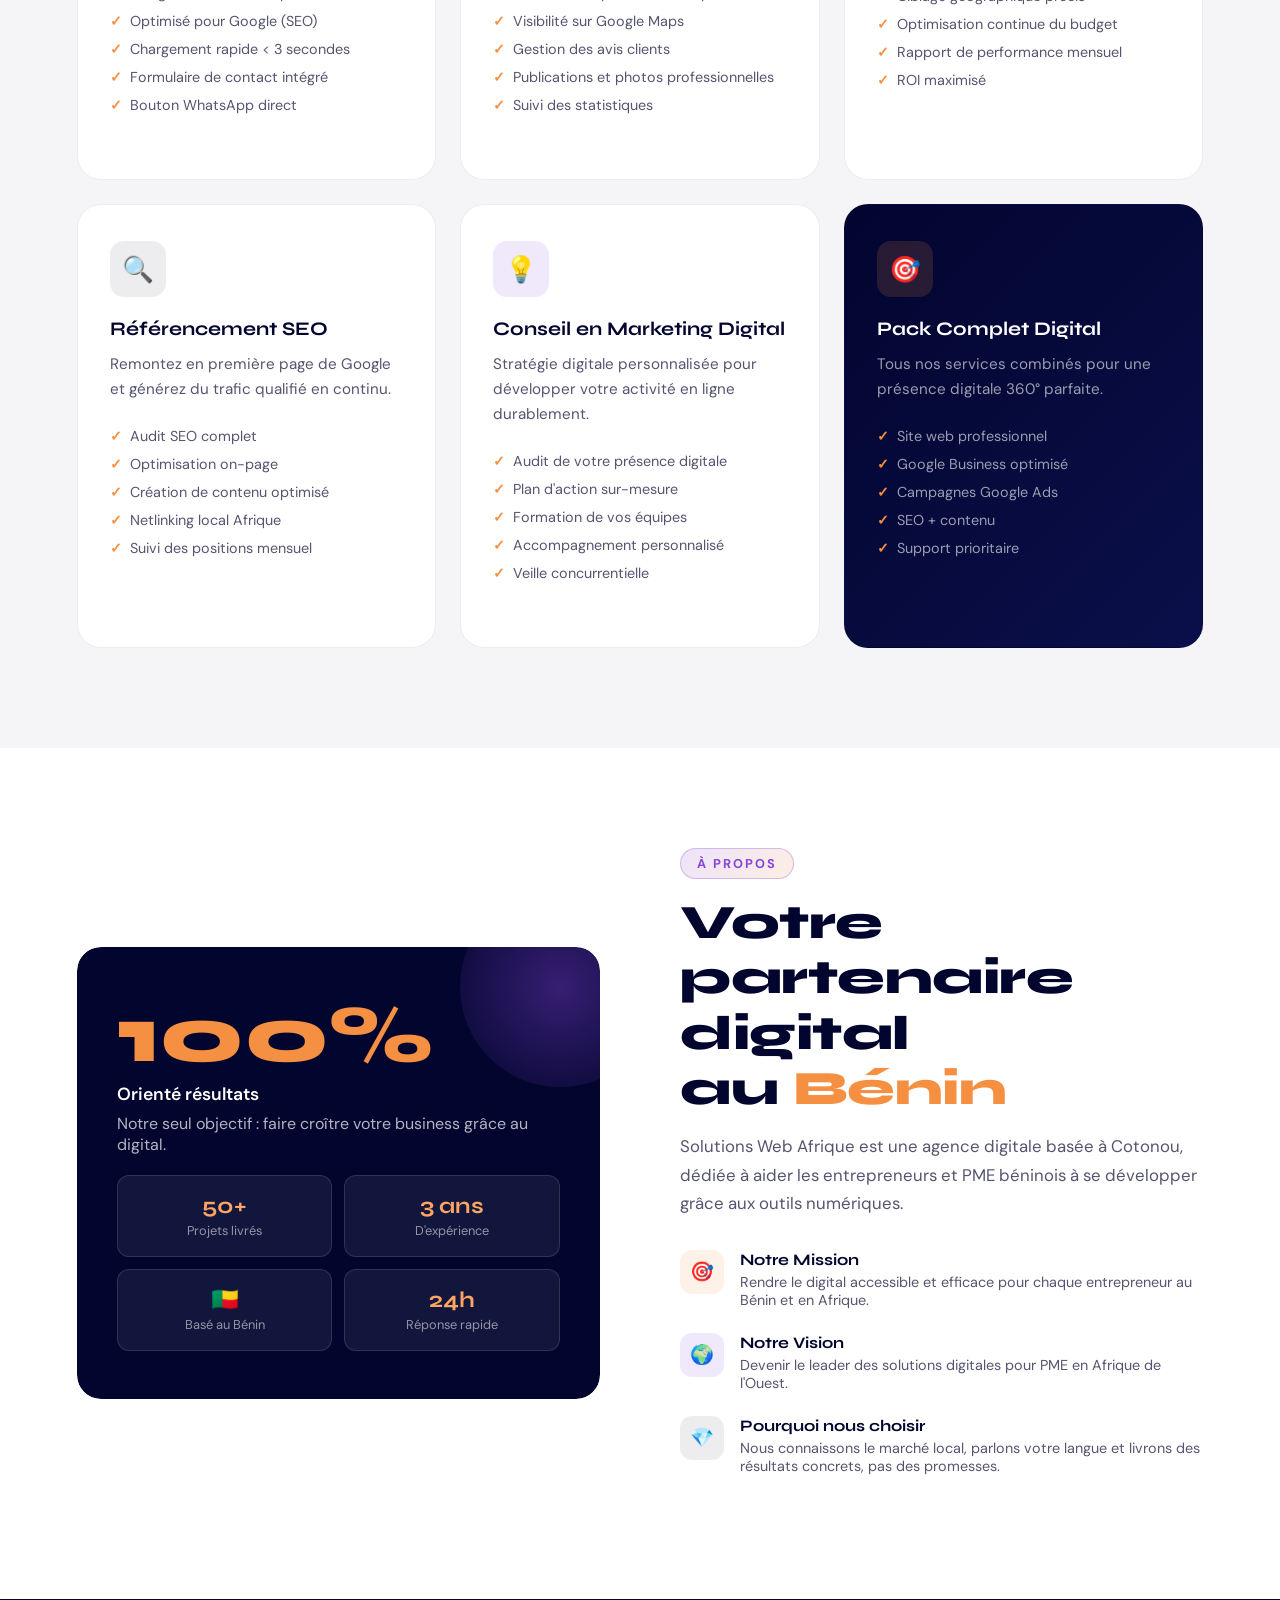
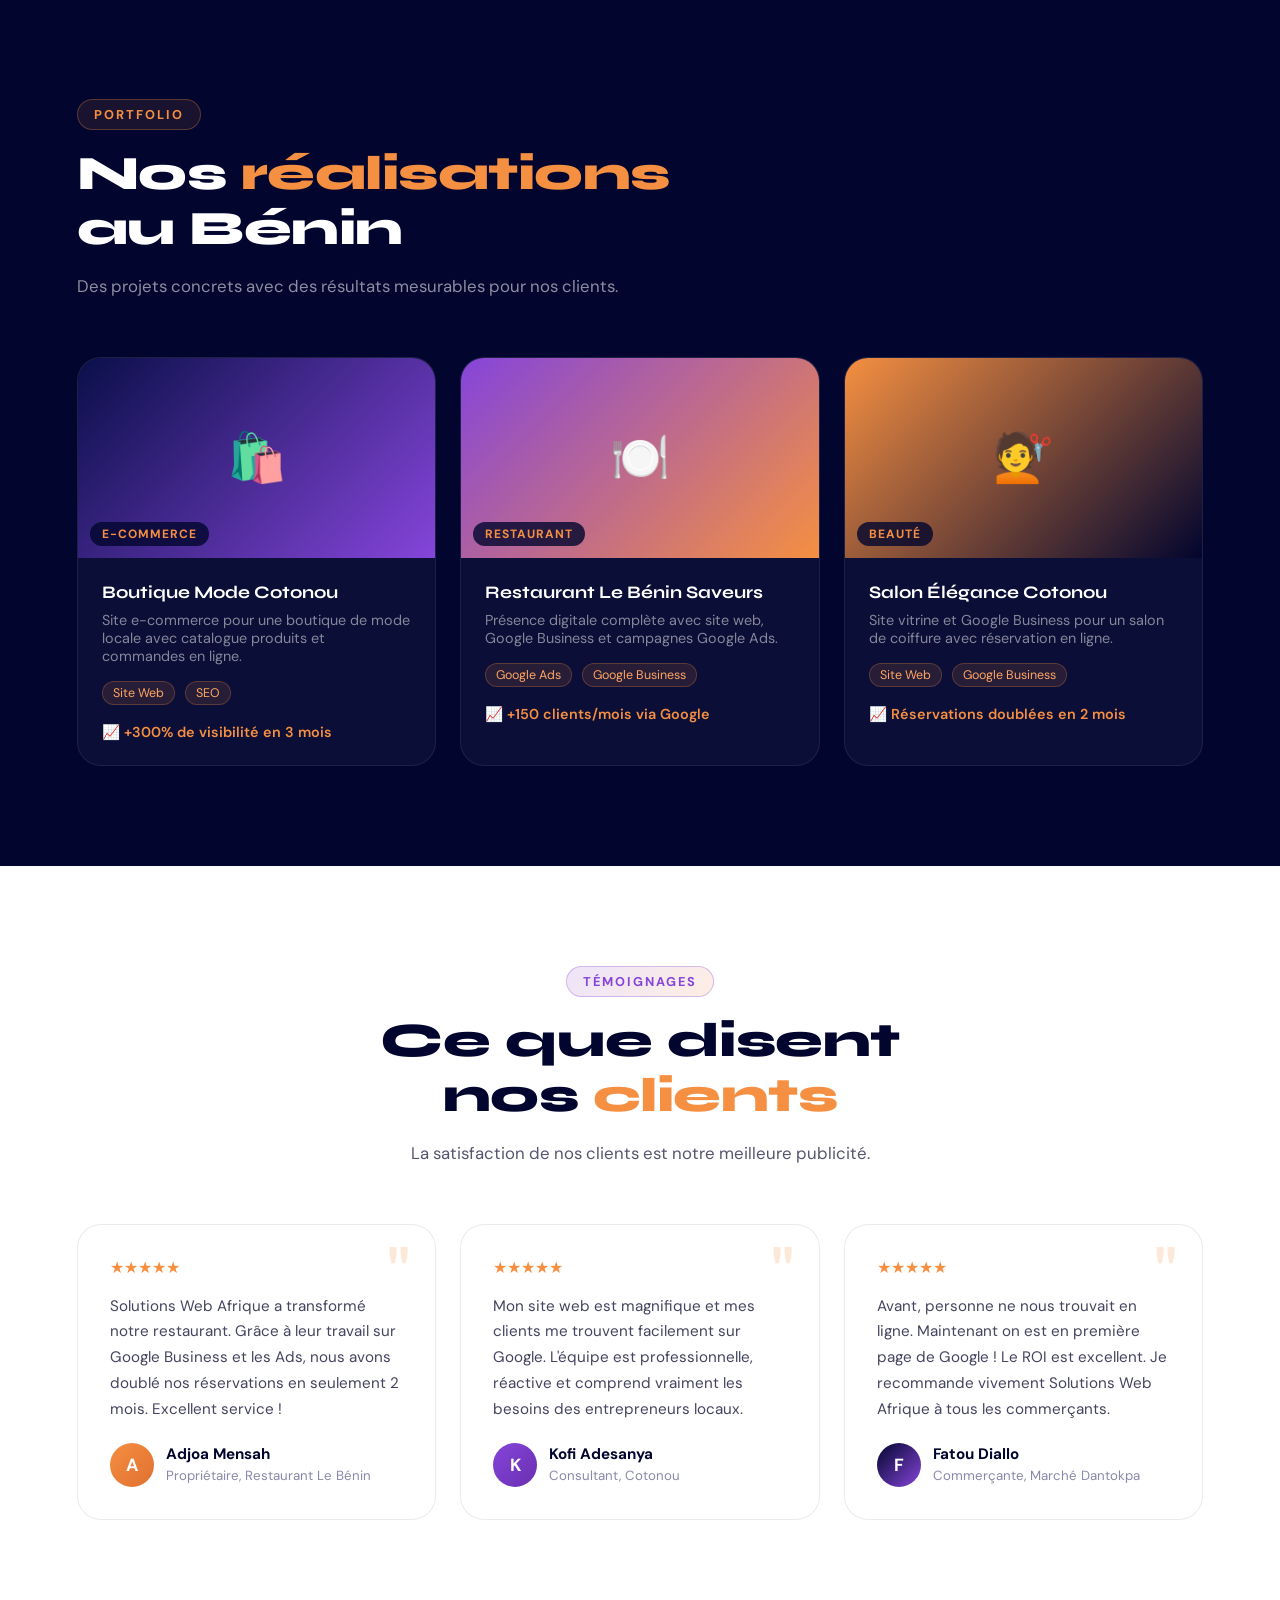
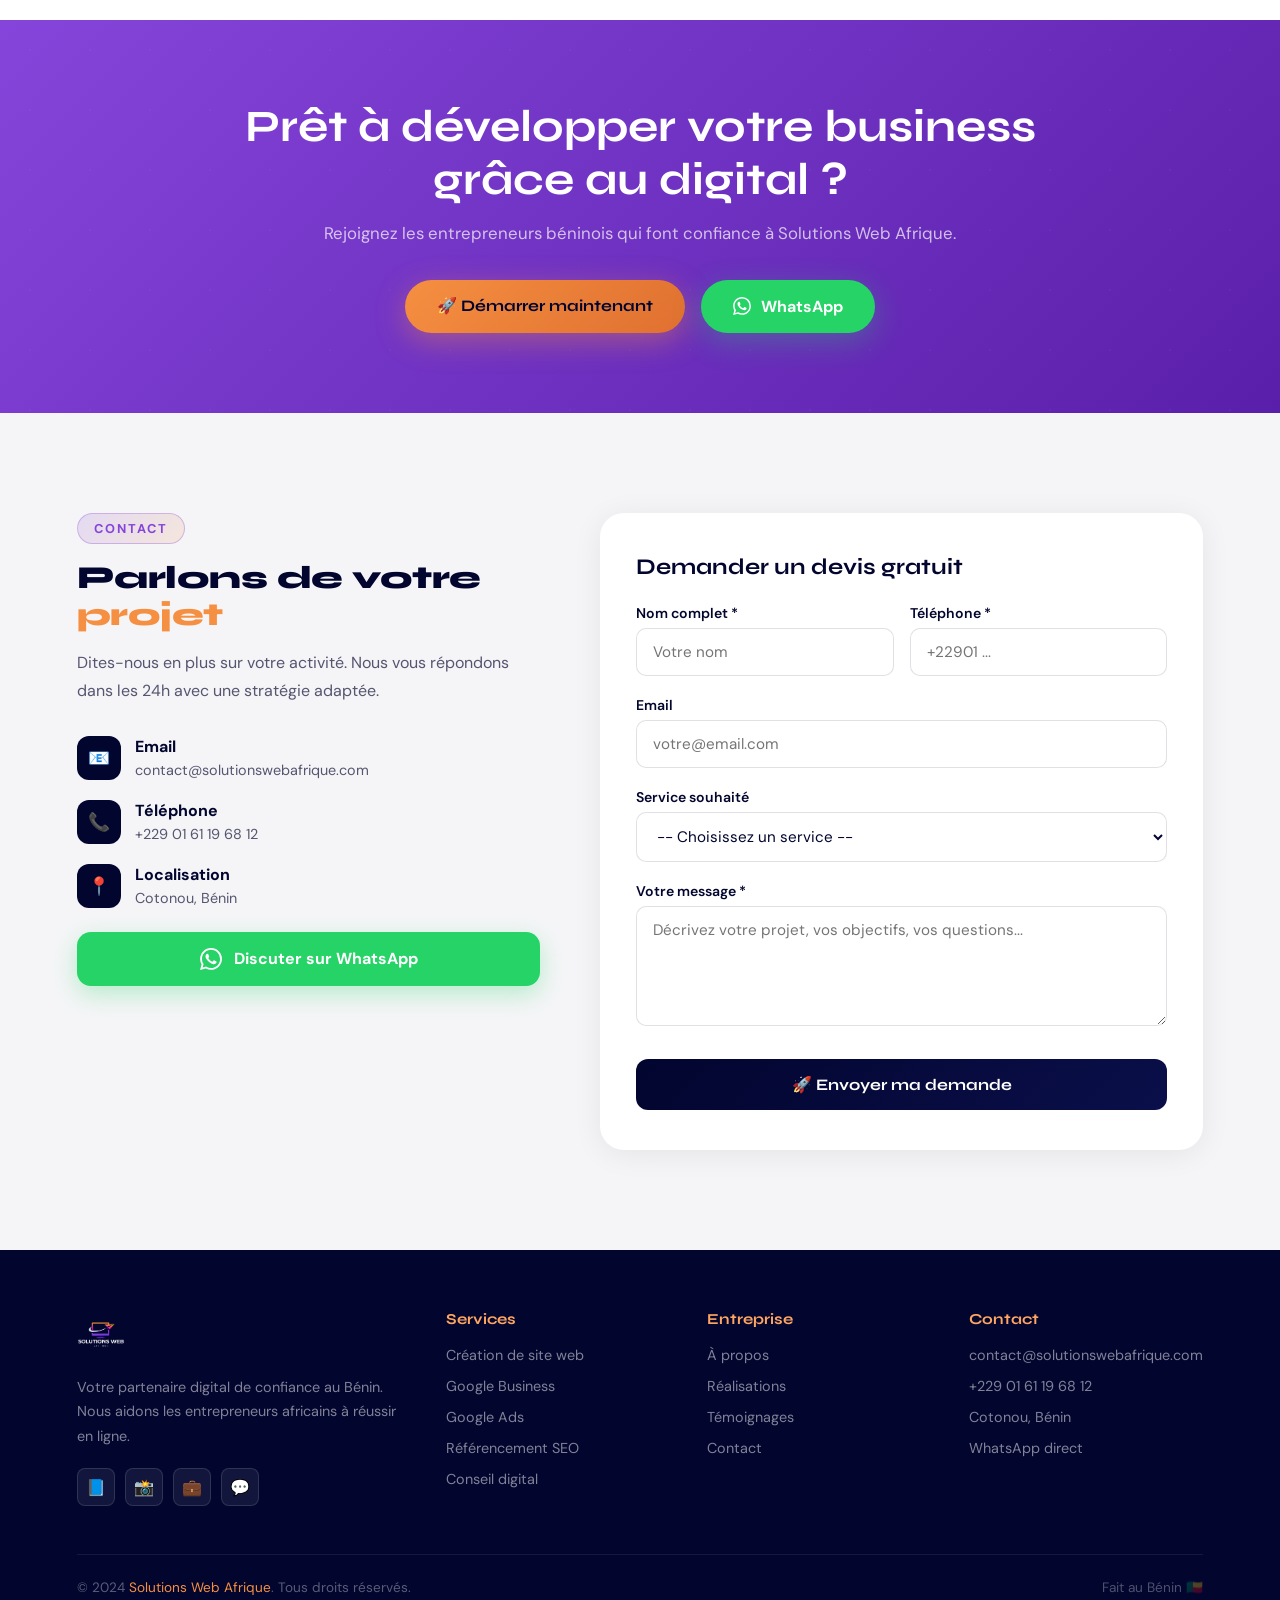
==== commit 236f00af: "new" ====
--- a/index.html
+++ b/index.html
@@ -55,7 +55,7 @@
       Nous aidons les PME, entrepreneurs et commerçants au Bénin à se développer grâce au digital : sites web, Google Ads, SEO, et bien plus encore.
     </p>
     <div class="hero-btns">
-      <a href="#contact" class="btn-primary">🚀 Demander un devis gratuit</a>
+      <a href="#contact" class="btn-primary"> Demander un devis gratuit</a>
       <a href="https://wa.me/22900000000" class="btn-whatsapp" target="_blank">
         <svg width="20" height="20" viewBox="0 0 24 24" fill="currentColor"><path d="M17.472 14.382c-.297-.149-1.758-.867-2.03-.967-.273-.099-.471-.148-.67.15-.197.297-.767.966-.94 1.164-.173.199-.347.223-.644.075-.297-.15-1.255-.463-2.39-1.475-.883-.788-1.48-1.761-1.653-2.059-.173-.297-.018-.458.13-.606.134-.133.298-.347.446-.52.149-.174.198-.298.298-.497.099-.198.05-.371-.025-.52-.075-.149-.669-1.612-.916-2.207-.242-.579-.487-.5-.669-.51-.173-.008-.371-.01-.57-.01-.198 0-.52.074-.792.372-.272.297-1.04 1.016-1.04 2.479 0 1.462 1.065 2.875 1.213 3.074.149.198 2.096 3.2 5.077 4.487.709.306 1.262.489 1.694.625.712.227 1.36.195 1.871.118.571-.085 1.758-.719 2.006-1.413.248-.694.248-1.289.173-1.413-.074-.124-.272-.198-.57-.347m-5.421 7.403h-.004a9.87 9.87 0 01-5.031-1.378l-.361-.214-3.741.982.998-3.648-.235-.374a9.86 9.86 0 01-1.51-5.26c.001-5.45 4.436-9.884 9.888-9.884 2.64 0 5.122 1.03 6.988 2.898a9.825 9.825 0 012.893 6.994c-.003 5.45-4.437 9.884-9.885 9.884m8.413-18.297A11.815 11.815 0 0012.05 0C5.495 0 .16 5.335.157 11.892c0 2.096.547 4.142 1.588 5.945L.057 24l6.305-1.654a11.882 11.882 0 005.683 1.448h.005c6.554 0 11.89-5.335 11.893-11.893a11.821 11.821 0 00-3.48-8.413z"/></svg>
         WhatsApp
@@ -370,7 +370,7 @@
         </div>
       </div>
 
-      <a href="https://wa.me/2290161196812" class="btn-whatsapp-full" target="_blank">
+      <a href="https://wa.me/22961196812" class="btn-whatsapp-full" target="_blank">
         <svg width="22" height="22" viewBox="0 0 24 24" fill="currentColor"><path d="M17.472 14.382c-.297-.149-1.758-.867-2.03-.967-.273-.099-.471-.148-.67.15-.197.297-.767.966-.94 1.164-.173.199-.347.223-.644.075-.297-.15-1.255-.463-2.39-1.475-.883-.788-1.48-1.761-1.653-2.059-.173-.297-.018-.458.13-.606.134-.133.298-.347.446-.52.149-.174.198-.298.298-.497.099-.198.05-.371-.025-.52-.075-.149-.669-1.612-.916-2.207-.242-.579-.487-.5-.669-.51-.173-.008-.371-.01-.57-.01-.198 0-.52.074-.792.372-.272.297-1.04 1.016-1.04 2.479 0 1.462 1.065 2.875 1.213 3.074.149.198 2.096 3.2 5.077 4.487.709.306 1.262.489 1.694.625.712.227 1.36.195 1.871.118.571-.085 1.758-.719 2.006-1.413.248-.694.248-1.289.173-1.413-.074-.124-.272-.198-.57-.347m-5.421 7.403h-.004a9.87 9.87 0 01-5.031-1.378l-.361-.214-3.741.982.998-3.648-.235-.374a9.86 9.86 0 01-1.51-5.26c.001-5.45 4.436-9.884 9.888-9.884 2.64 0 5.122 1.03 6.988 2.898a9.825 9.825 0 012.893 6.994c-.003 5.45-4.437 9.884-9.885 9.884m8.413-18.297A11.815 11.815 0 0012.05 0C5.495 0 .16 5.335.157 11.892c0 2.096.547 4.142 1.588 5.945L.057 24l6.305-1.654a11.882 11.882 0 005.683 1.448h.005c6.554 0 11.89-5.335 11.893-11.893a11.821 11.821 0 00-3.48-8.413z"/></svg>
         Discuter sur WhatsApp
       </a>
@@ -428,7 +428,7 @@
         <a class="social-btn" href="#" title="Facebook">📘</a>
         <a class="social-btn" href="#" title="Instagram">📸</a>
         <a class="social-btn" href="#" title="LinkedIn">💼</a>
-        <a class="social-btn" href="https://wa.me/2290161196812" title="WhatsApp">💬</a>
+        <a class="social-btn" href="https://wa.me/22961196812" title="WhatsApp">💬</a>
       </div>
     </div>
     <div class="footer-col">
@@ -456,7 +456,7 @@
         <li><a href="mailto:contact@solutionswebafrique.com">contact@solutionswebafrique.com</a></li>
         <li><a href="tel:+22900000000">+229 01 61 19 68 12 </a></li>
         <li><a href="#">Cotonou, Bénin</a></li>
-        <li><a href="https://wa.me/2290161196812">WhatsApp direct</a></li>
+        <li><a href="https://wa.me/22961196812">WhatsApp direct</a></li>
       </ul>
     </div>
   </div>
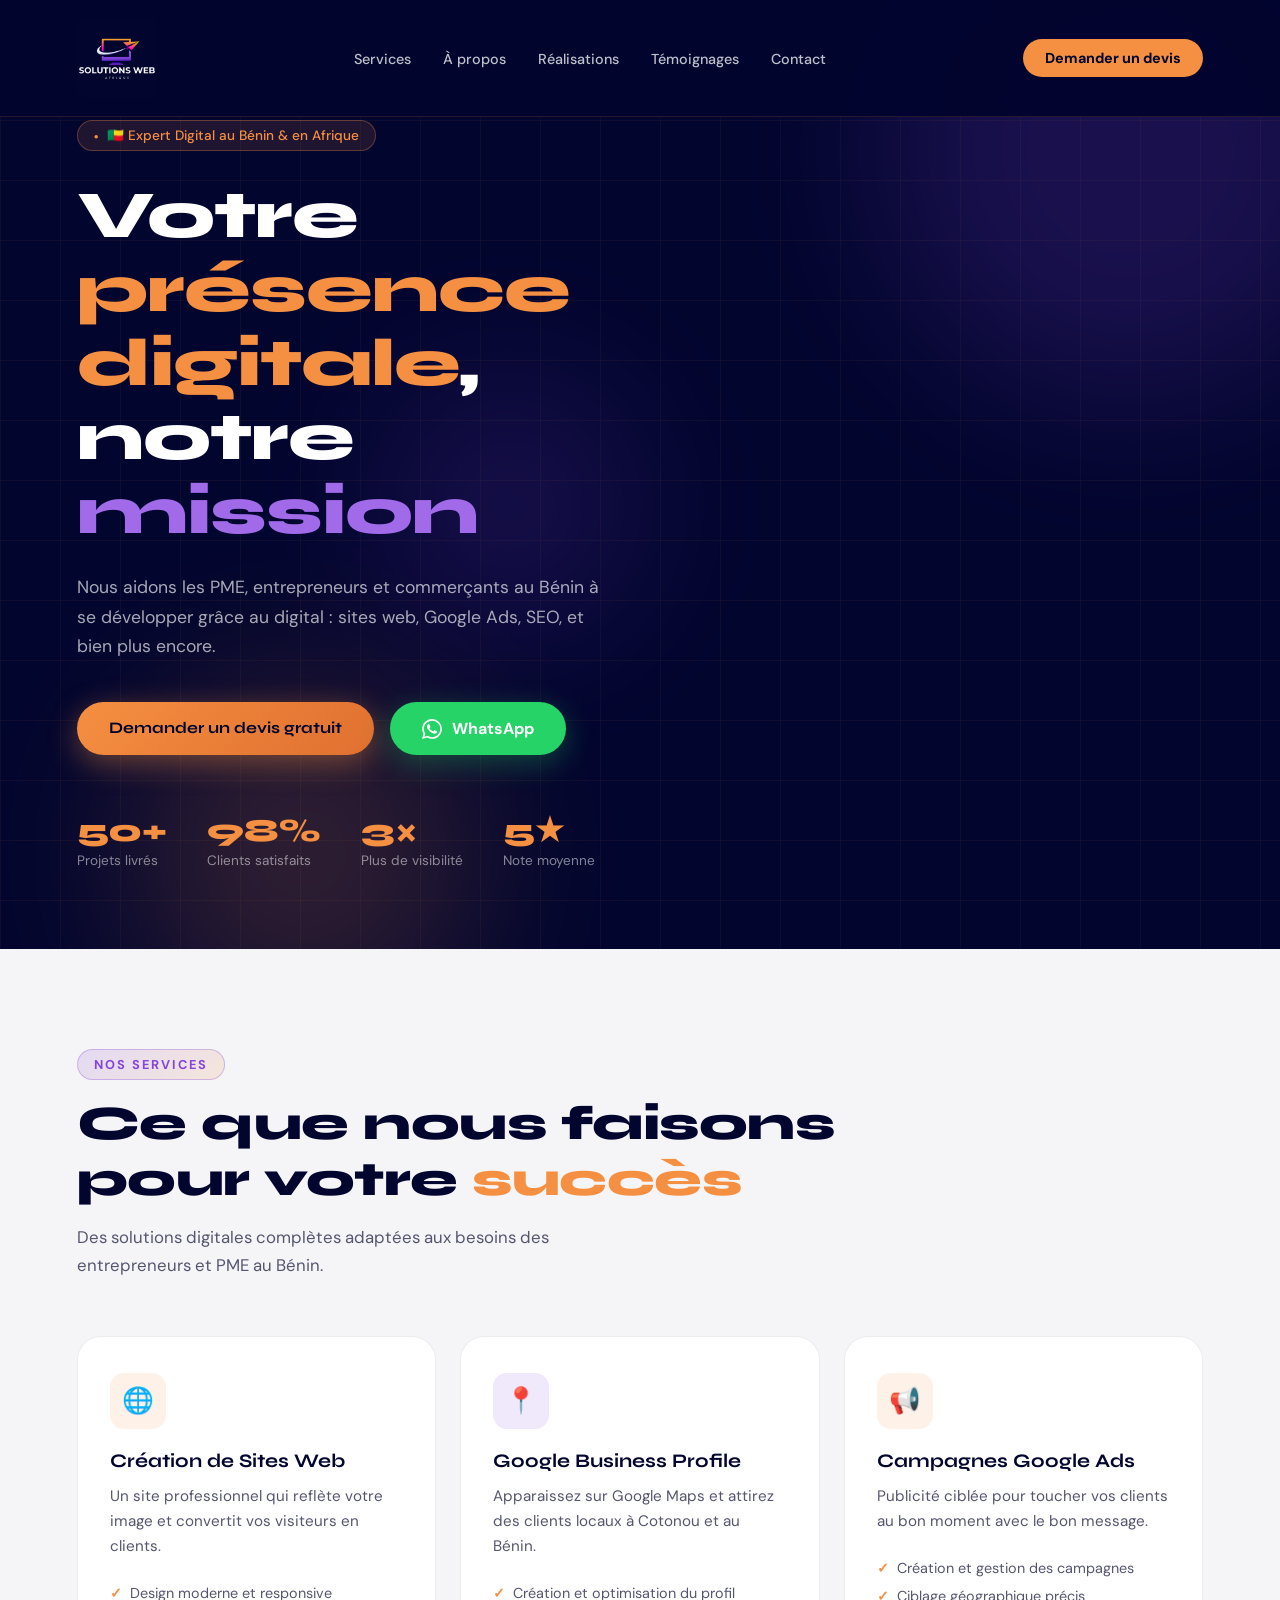
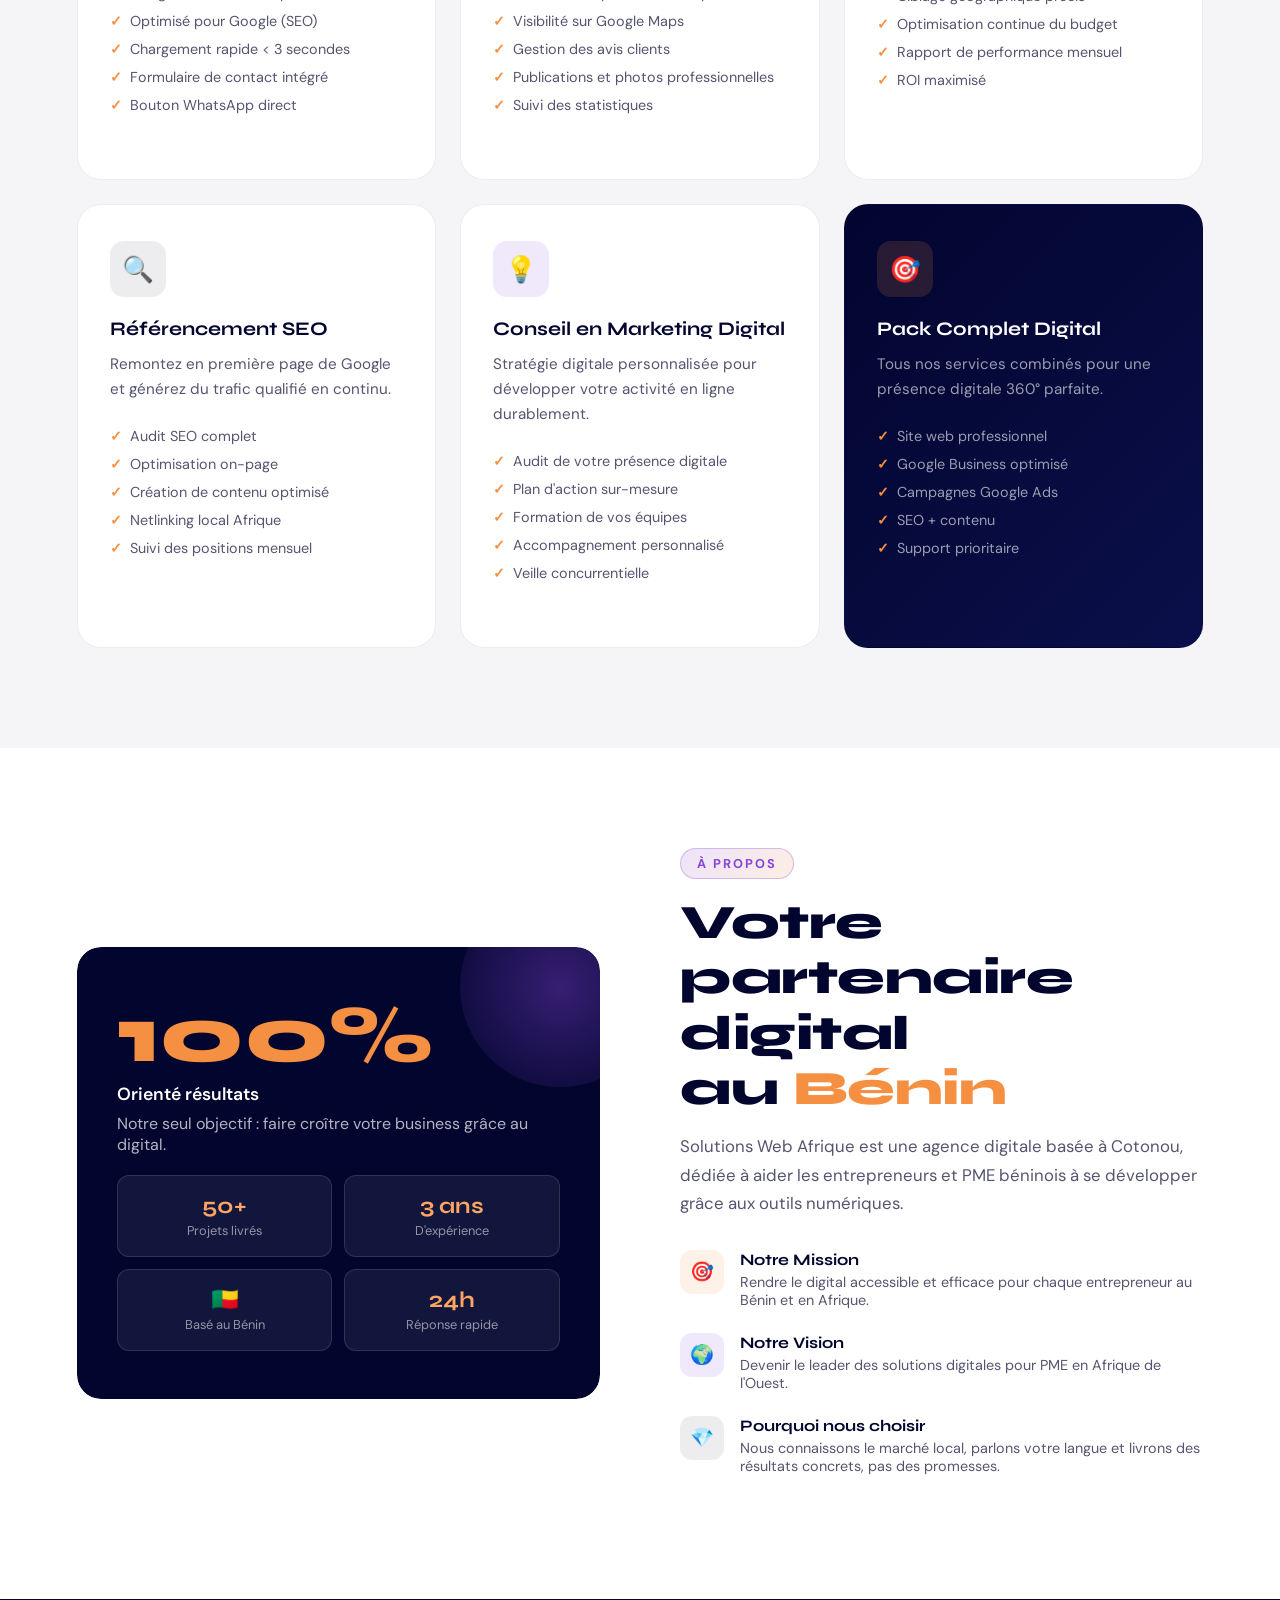
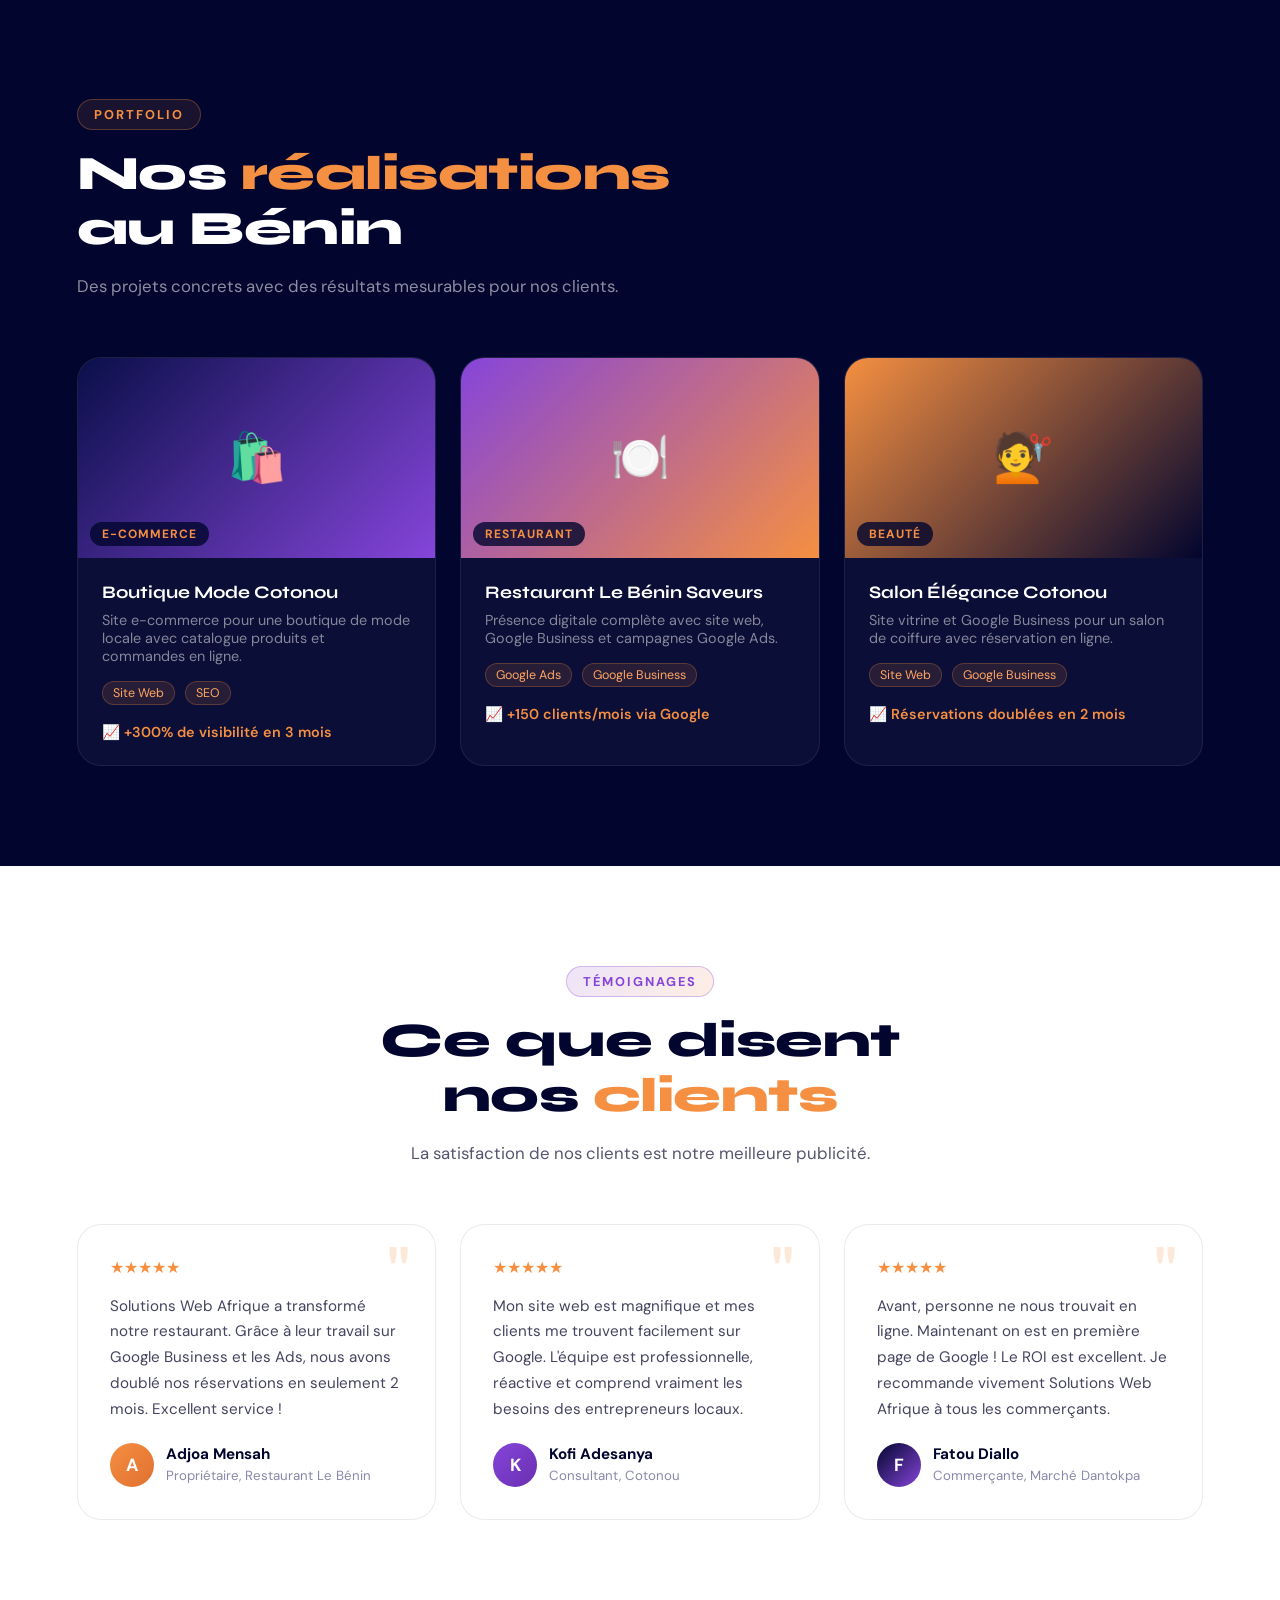
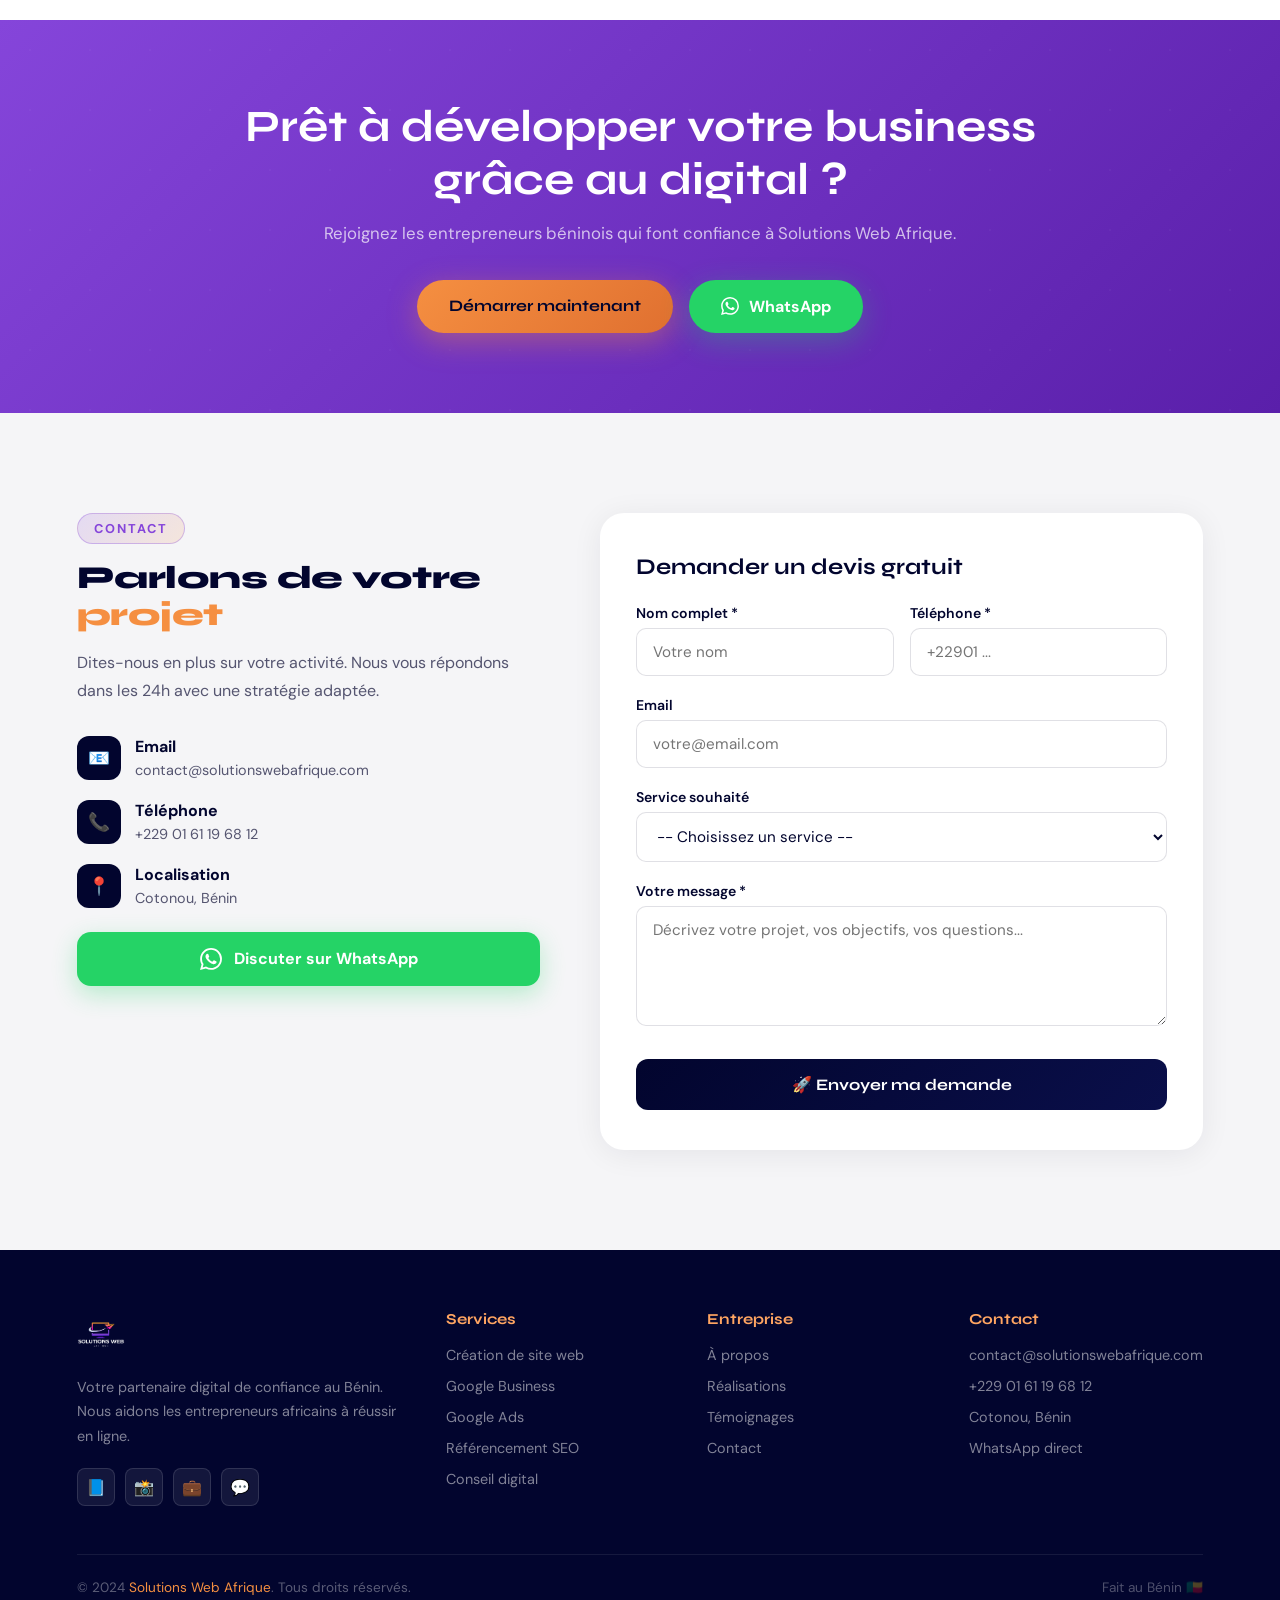
==== commit 1f661d1b: "Update index.html fintest" ====
--- a/index.html
+++ b/index.html
@@ -46,7 +46,7 @@
     <div class="blob blob-3"></div>
   </div>
   <div class="hero-content">
-    <div class="hero-badge">🇧🇯 Expert Digital au Bénin &amp; en Afrique</div>
+    <div class="hero-badge">🇧🇯 Expert Digital au Bénin &amp; en Afrique </div>
     <h1 class="hero-title">
       Votre <em>présence digitale</em>,<br>
       notre <span class="purple">mission</span>
@@ -56,7 +56,7 @@
     </p>
     <div class="hero-btns">
       <a href="#contact" class="btn-primary"> Demander un devis gratuit</a>
-      <a href="https://wa.me/22900000000" class="btn-whatsapp" target="_blank">
+      <a href="https://wa.me/2290161196812" class="btn-whatsapp" target="_blank">
         <svg width="20" height="20" viewBox="0 0 24 24" fill="currentColor"><path d="M17.472 14.382c-.297-.149-1.758-.867-2.03-.967-.273-.099-.471-.148-.67.15-.197.297-.767.966-.94 1.164-.173.199-.347.223-.644.075-.297-.15-1.255-.463-2.39-1.475-.883-.788-1.48-1.761-1.653-2.059-.173-.297-.018-.458.13-.606.134-.133.298-.347.446-.52.149-.174.198-.298.298-.497.099-.198.05-.371-.025-.52-.075-.149-.669-1.612-.916-2.207-.242-.579-.487-.5-.669-.51-.173-.008-.371-.01-.57-.01-.198 0-.52.074-.792.372-.272.297-1.04 1.016-1.04 2.479 0 1.462 1.065 2.875 1.213 3.074.149.198 2.096 3.2 5.077 4.487.709.306 1.262.489 1.694.625.712.227 1.36.195 1.871.118.571-.085 1.758-.719 2.006-1.413.248-.694.248-1.289.173-1.413-.074-.124-.272-.198-.57-.347m-5.421 7.403h-.004a9.87 9.87 0 01-5.031-1.378l-.361-.214-3.741.982.998-3.648-.235-.374a9.86 9.86 0 01-1.51-5.26c.001-5.45 4.436-9.884 9.888-9.884 2.64 0 5.122 1.03 6.988 2.898a9.825 9.825 0 012.893 6.994c-.003 5.45-4.437 9.884-9.885 9.884m8.413-18.297A11.815 11.815 0 0012.05 0C5.495 0 .16 5.335.157 11.892c0 2.096.547 4.142 1.588 5.945L.057 24l6.305-1.654a11.882 11.882 0 005.683 1.448h.005c6.554 0 11.89-5.335 11.893-11.893a11.821 11.821 0 00-3.48-8.413z"/></svg>
         WhatsApp
       </a>
@@ -332,7 +332,7 @@
   <h2>Prêt à développer votre business<br>grâce au digital ?</h2>
   <p>Rejoignez les entrepreneurs béninois qui font confiance à Solutions Web Afrique.</p>
   <div class="hero-btns">
-    <a href="#contact" class="btn-primary">🚀 Démarrer maintenant</a>
+    <a href="#contact" class="btn-primary">Démarrer maintenant</a>
     <a href="https://wa.me/2290161196812" class="btn-whatsapp" target="_blank">
       <svg width="18" height="18" viewBox="0 0 24 24" fill="currentColor"><path d="M17.472 14.382c-.297-.149-1.758-.867-2.03-.967-.273-.099-.471-.148-.67.15-.197.297-.767.966-.94 1.164-.173.199-.347.223-.644.075-.297-.15-1.255-.463-2.39-1.475-.883-.788-1.48-1.761-1.653-2.059-.173-.297-.018-.458.13-.606.134-.133.298-.347.446-.52.149-.174.198-.298.298-.497.099-.198.05-.371-.025-.52-.075-.149-.669-1.612-.916-2.207-.242-.579-.487-.5-.669-.51-.173-.008-.371-.01-.57-.01-.198 0-.52.074-.792.372-.272.297-1.04 1.016-1.04 2.479 0 1.462 1.065 2.875 1.213 3.074.149.198 2.096 3.2 5.077 4.487.709.306 1.262.489 1.694.625.712.227 1.36.195 1.871.118.571-.085 1.758-.719 2.006-1.413.248-.694.248-1.289.173-1.413-.074-.124-.272-.198-.57-.347m-5.421 7.403h-.004a9.87 9.87 0 01-5.031-1.378l-.361-.214-3.741.982.998-3.648-.235-.374a9.86 9.86 0 01-1.51-5.26c.001-5.45 4.436-9.884 9.888-9.884 2.64 0 5.122 1.03 6.988 2.898a9.825 9.825 0 012.893 6.994c-.003 5.45-4.437 9.884-9.885 9.884m8.413-18.297A11.815 11.815 0 0012.05 0C5.495 0 .16 5.335.157 11.892c0 2.096.547 4.142 1.588 5.945L.057 24l6.305-1.654a11.882 11.882 0 005.683 1.448h.005c6.554 0 11.89-5.335 11.893-11.893a11.821 11.821 0 00-3.48-8.413z"/></svg>
       WhatsApp
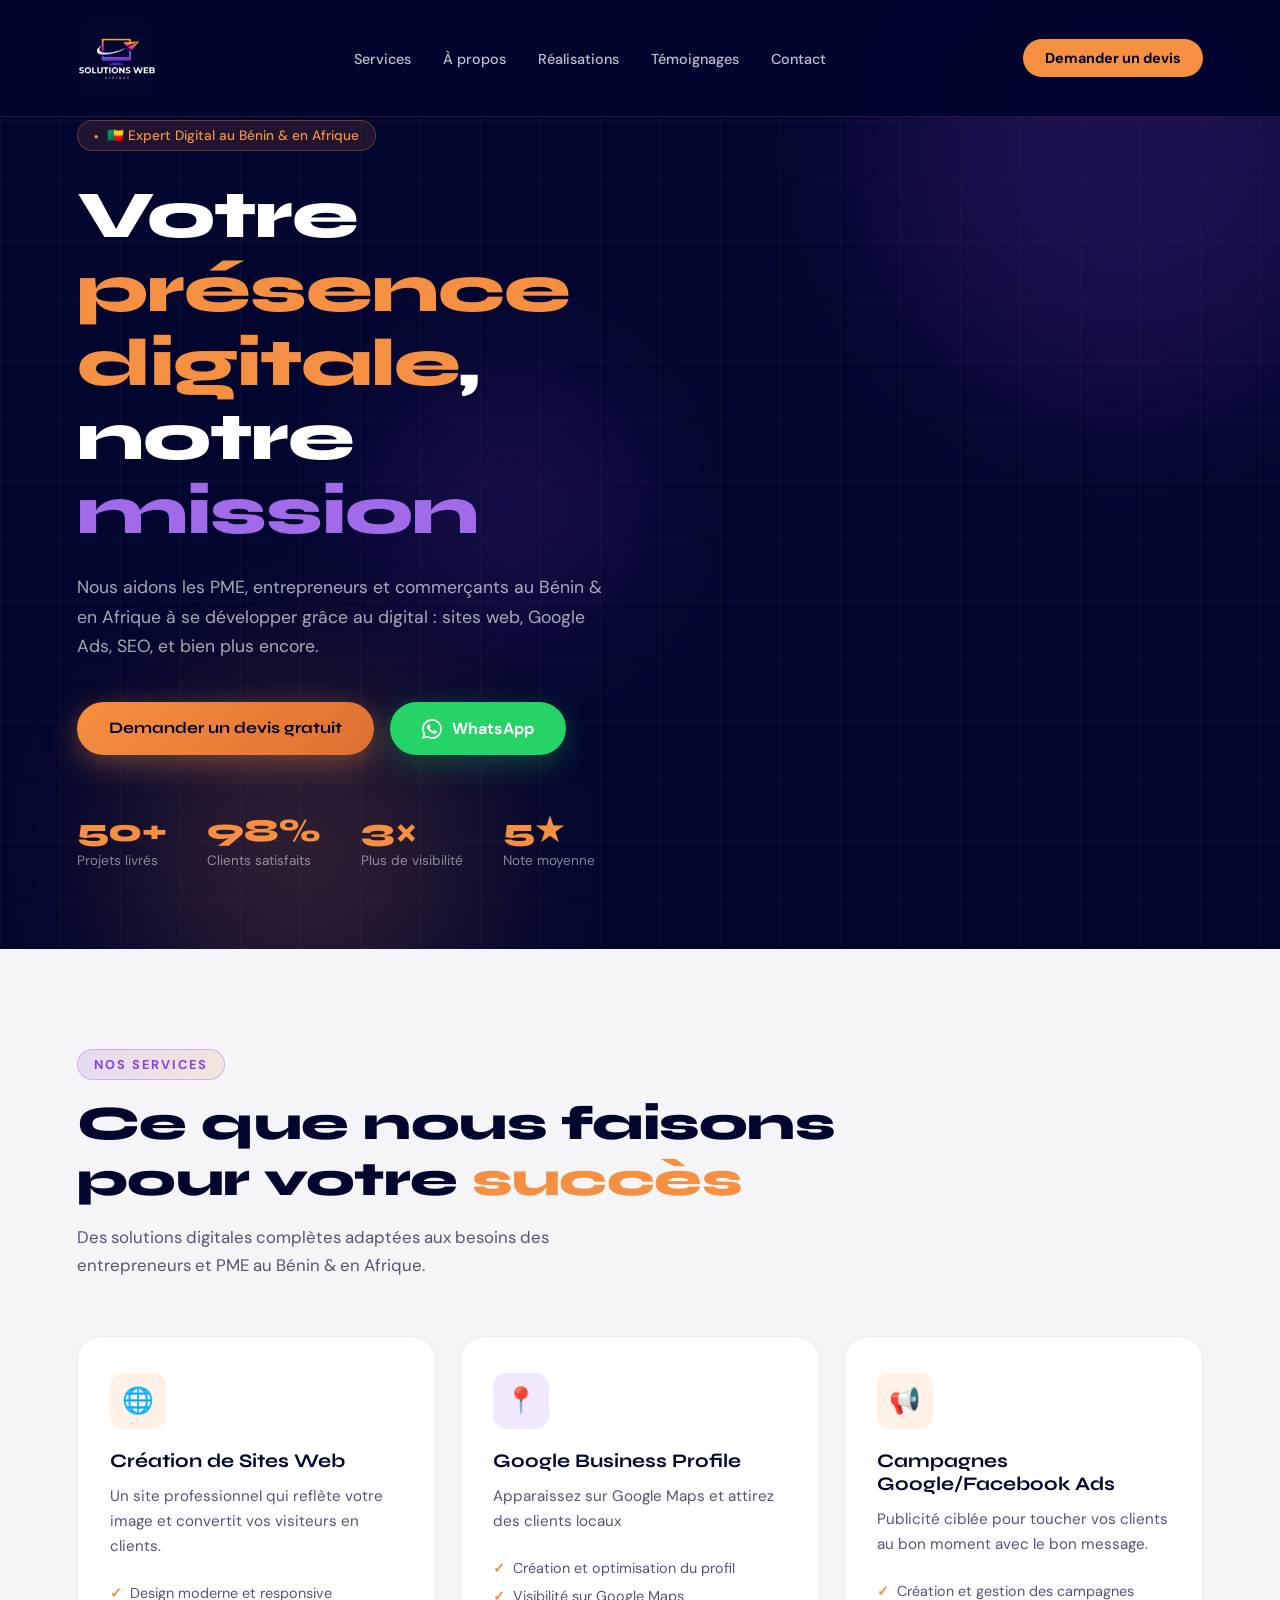
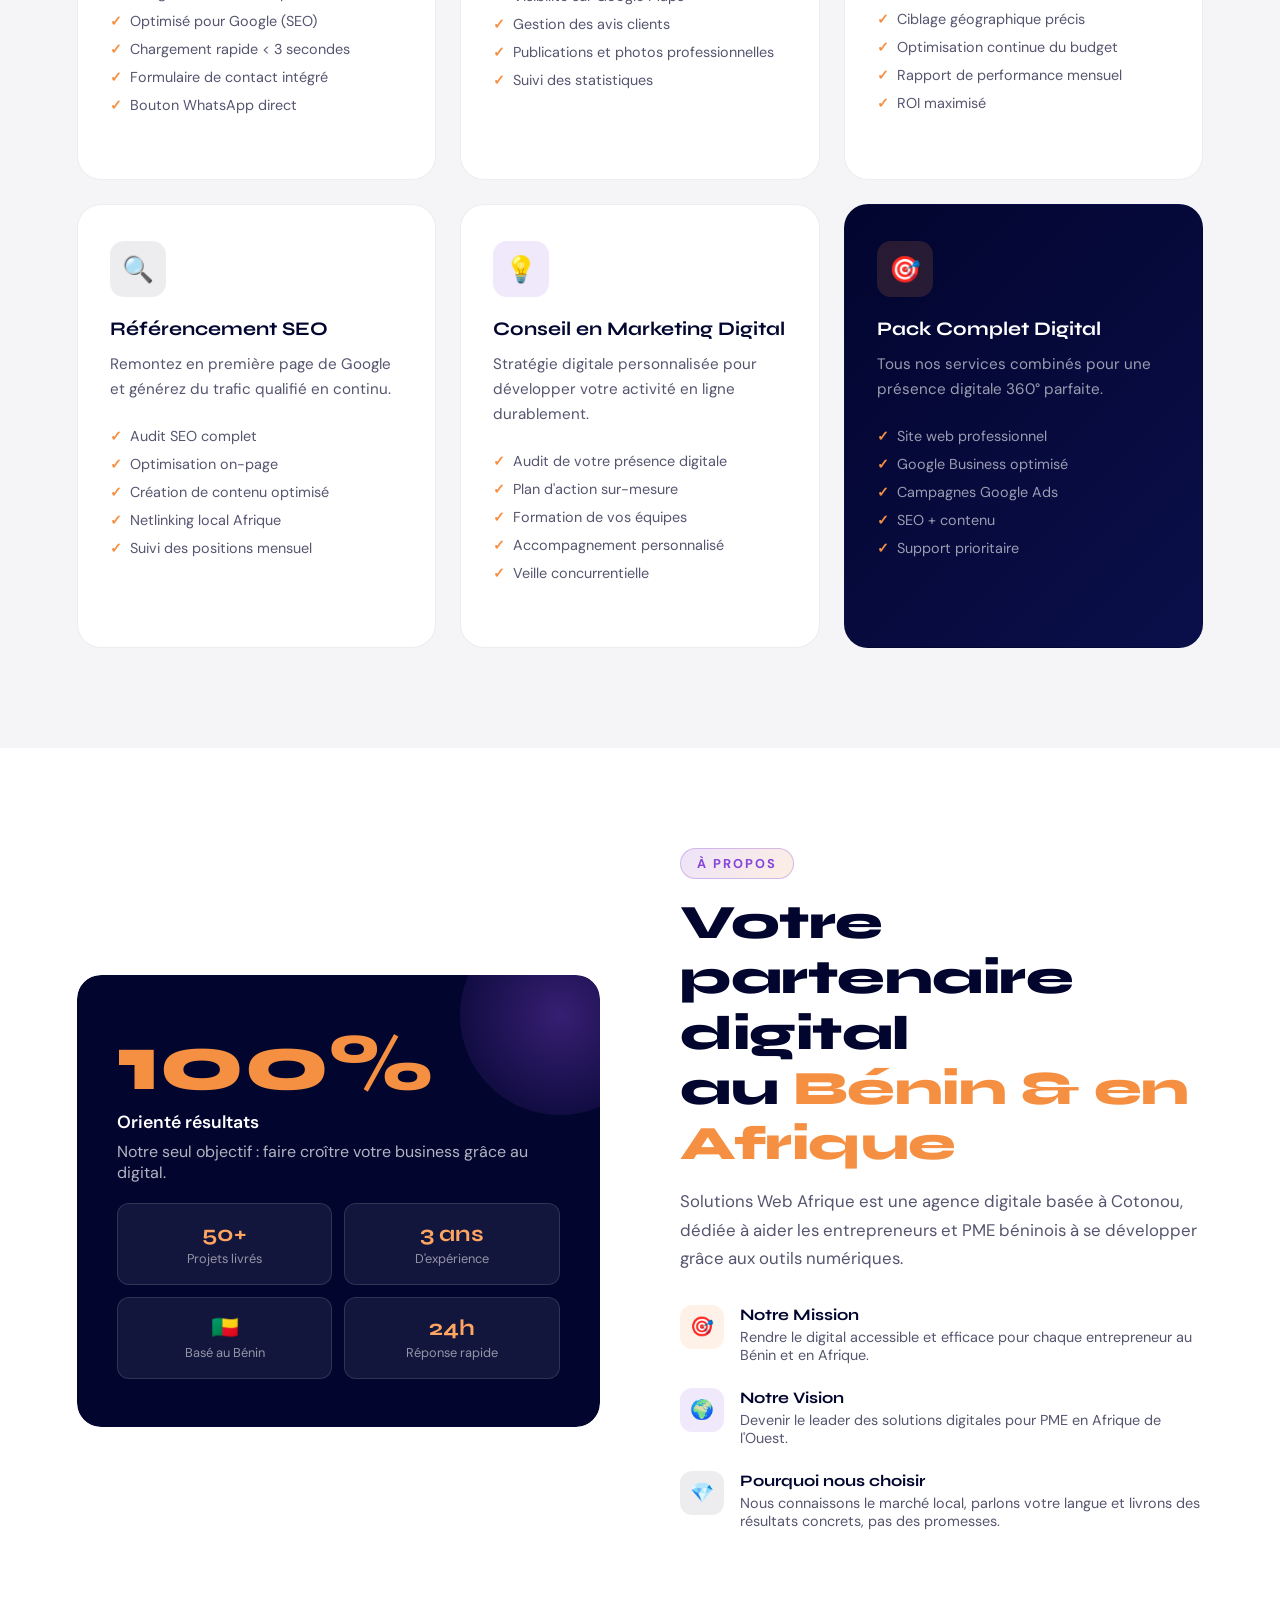
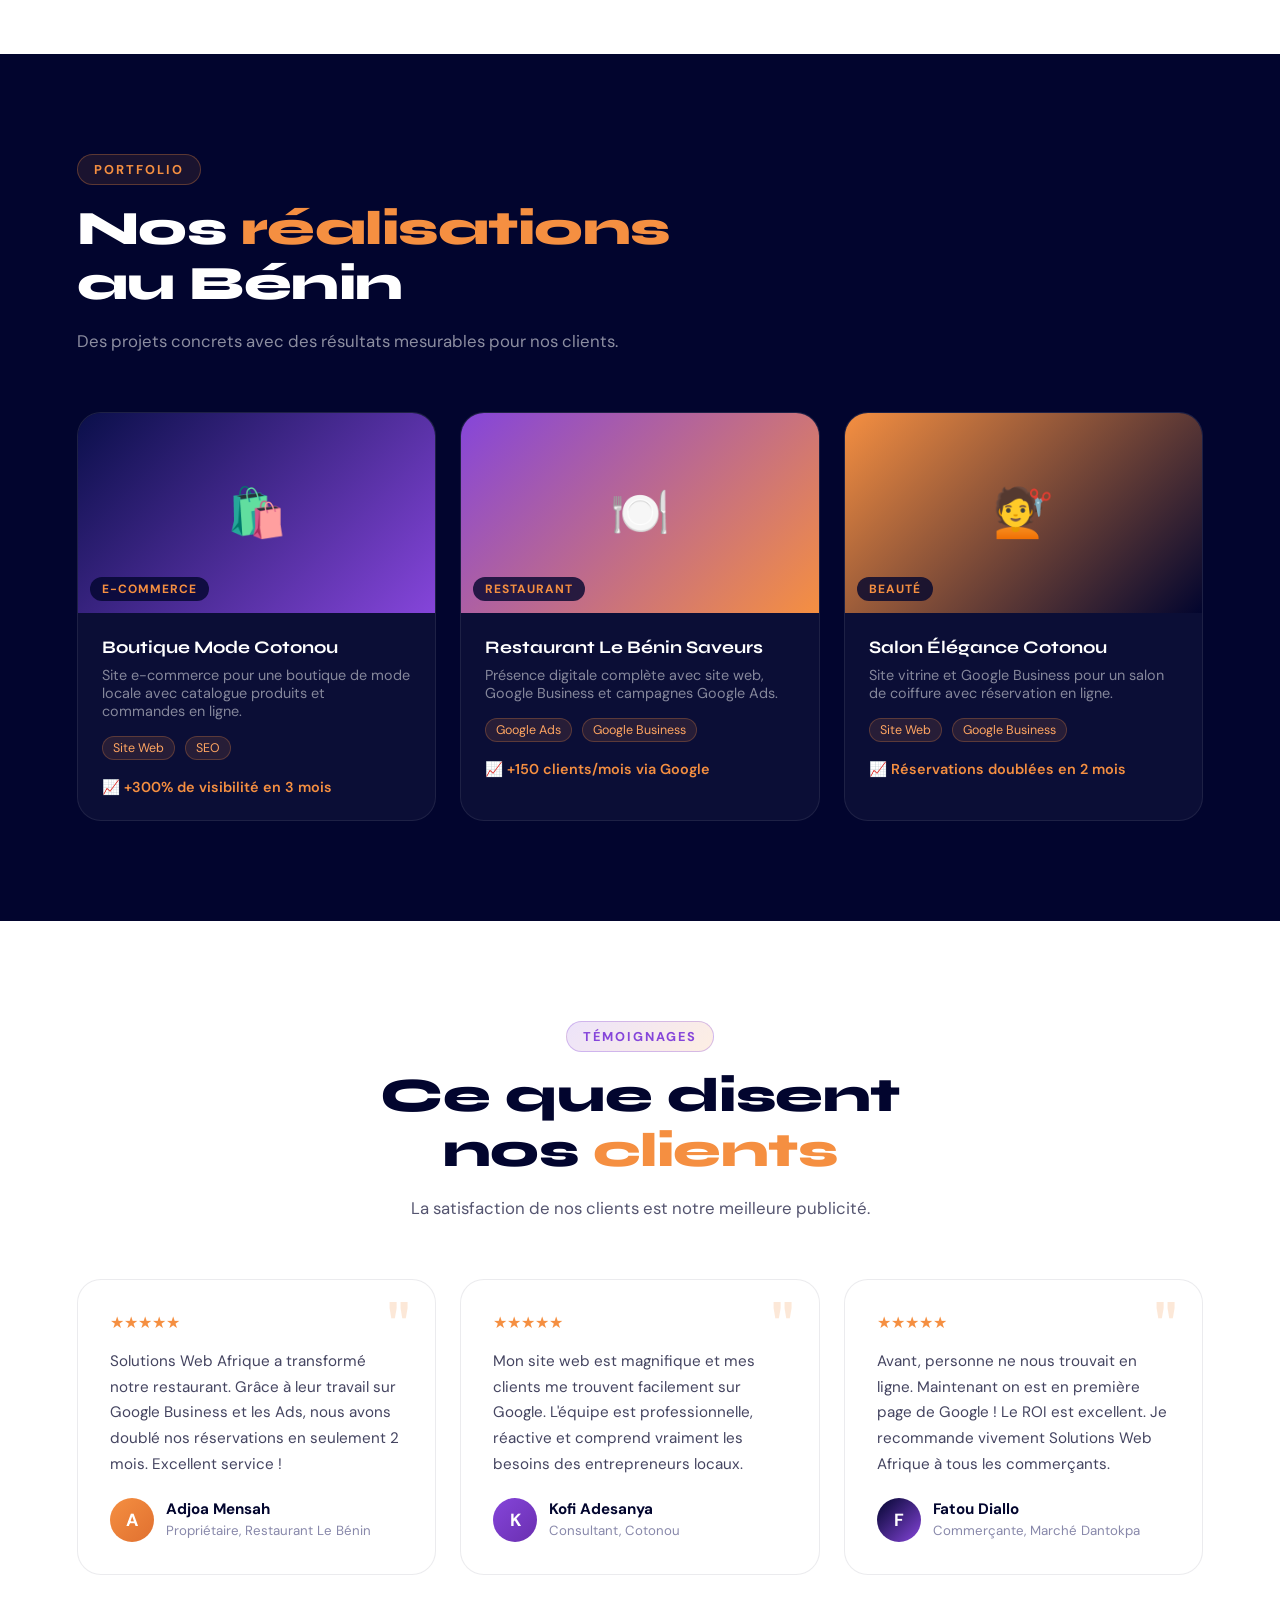
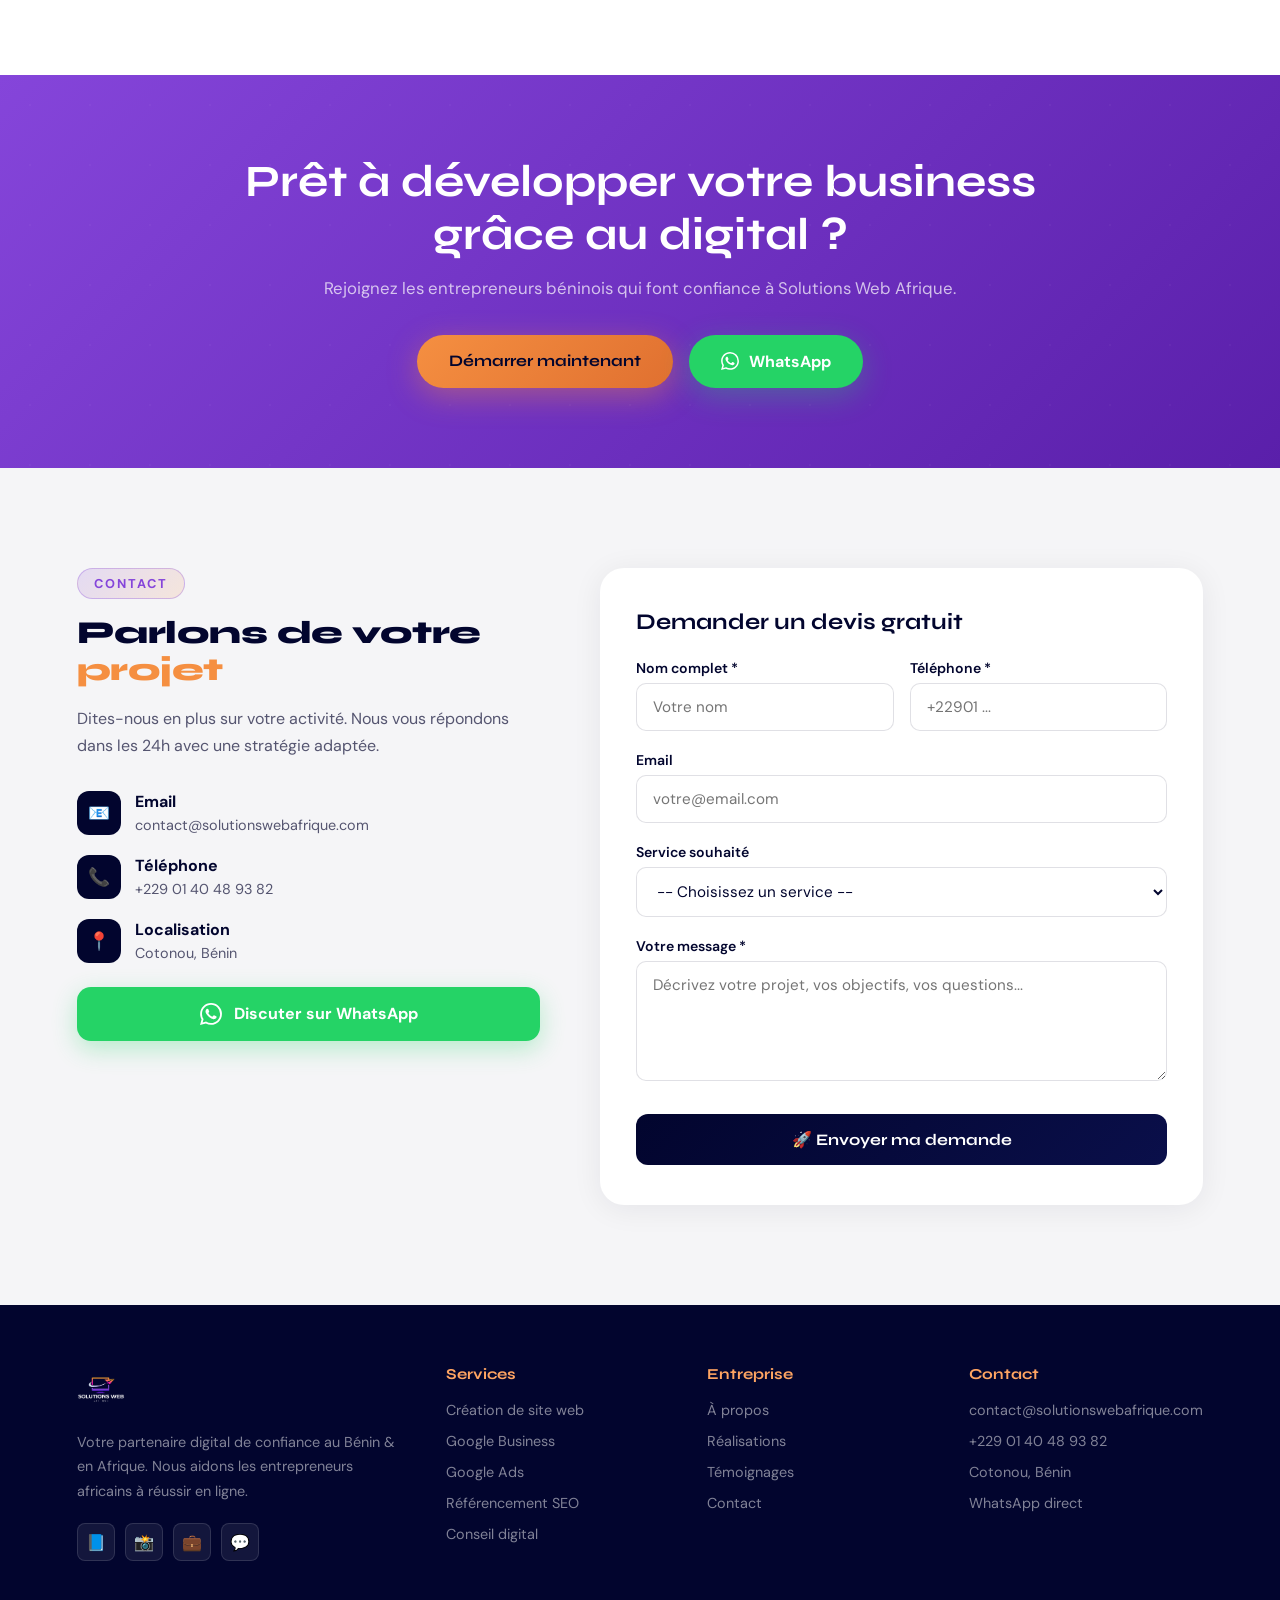
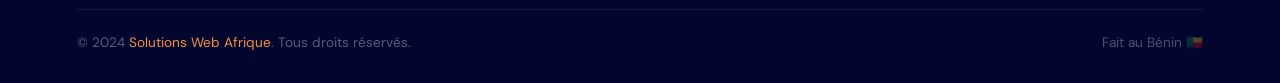
==== commit 398bcd4f: "new19-16" ====
--- a/index.html
+++ b/index.html
@@ -52,11 +52,11 @@
       notre <span class="purple">mission</span>
     </h1>
     <p class="hero-sub">
-      Nous aidons les PME, entrepreneurs et commerçants au Bénin à se développer grâce au digital : sites web, Google Ads, SEO, et bien plus encore.
+      Nous aidons les PME, entrepreneurs et commerçants au Bénin  & en Afrique à se développer grâce au digital : sites web, Google Ads, SEO, et bien plus encore.
     </p>
     <div class="hero-btns">
       <a href="#contact" class="btn-primary"> Demander un devis gratuit</a>
-      <a href="https://wa.me/2290161196812" class="btn-whatsapp" target="_blank">
+      <a href="https://wa.me/22940489382" class="btn-whatsapp" target="_blank">
         <svg width="20" height="20" viewBox="0 0 24 24" fill="currentColor"><path d="M17.472 14.382c-.297-.149-1.758-.867-2.03-.967-.273-.099-.471-.148-.67.15-.197.297-.767.966-.94 1.164-.173.199-.347.223-.644.075-.297-.15-1.255-.463-2.39-1.475-.883-.788-1.48-1.761-1.653-2.059-.173-.297-.018-.458.13-.606.134-.133.298-.347.446-.52.149-.174.198-.298.298-.497.099-.198.05-.371-.025-.52-.075-.149-.669-1.612-.916-2.207-.242-.579-.487-.5-.669-.51-.173-.008-.371-.01-.57-.01-.198 0-.52.074-.792.372-.272.297-1.04 1.016-1.04 2.479 0 1.462 1.065 2.875 1.213 3.074.149.198 2.096 3.2 5.077 4.487.709.306 1.262.489 1.694.625.712.227 1.36.195 1.871.118.571-.085 1.758-.719 2.006-1.413.248-.694.248-1.289.173-1.413-.074-.124-.272-.198-.57-.347m-5.421 7.403h-.004a9.87 9.87 0 01-5.031-1.378l-.361-.214-3.741.982.998-3.648-.235-.374a9.86 9.86 0 01-1.51-5.26c.001-5.45 4.436-9.884 9.888-9.884 2.64 0 5.122 1.03 6.988 2.898a9.825 9.825 0 012.893 6.994c-.003 5.45-4.437 9.884-9.885 9.884m8.413-18.297A11.815 11.815 0 0012.05 0C5.495 0 .16 5.335.157 11.892c0 2.096.547 4.142 1.588 5.945L.057 24l6.305-1.654a11.882 11.882 0 005.683 1.448h.005c6.554 0 11.89-5.335 11.893-11.893a11.821 11.821 0 00-3.48-8.413z"/></svg>
         WhatsApp
       </a>
@@ -87,7 +87,7 @@
   <div class="reveal">
     <div class="section-label">Nos Services</div>
     <h2 class="section-title">Ce que nous faisons<br>pour votre <em>succès</em></h2>
-    <p class="section-sub">Des solutions digitales complètes adaptées aux besoins des entrepreneurs et PME au Bénin.</p>
+    <p class="section-sub">Des solutions digitales complètes adaptées aux besoins des entrepreneurs et PME au Bénin & en Afrique.</p>
   </div>
   <div class="services-grid">
     <div class="service-card reveal reveal-delay-1">
@@ -108,7 +108,7 @@
     <div class="service-card reveal reveal-delay-2">
       <div class="service-icon icon-purple">📍</div>
       <h3>Google Business Profile</h3>
-      <p>Apparaissez sur Google Maps et attirez des clients locaux à Cotonou et au Bénin.</p>
+      <p>Apparaissez sur Google Maps et attirez des clients locaux </p>
       <ul class="service-avantages">
         <li>Création et optimisation du profil</li>
         <li>Visibilité sur Google Maps</li>
@@ -122,7 +122,7 @@
 
     <div class="service-card reveal reveal-delay-3">
       <div class="service-icon icon-orange">📢</div>
-      <h3>Campagnes Google Ads</h3>
+      <h3>Campagnes Google/Facebook Ads</h3>
       <p>Publicité ciblée pour toucher vos clients au bon moment avec le bon message.</p>
       <ul class="service-avantages">
         <li>Création et gestion des campagnes</li>
@@ -200,7 +200,7 @@
 
   <div class="about-text reveal reveal-delay-2">
     <div class="section-label">À propos</div>
-    <h2 class="section-title">Votre partenaire digital<br>au <em>Bénin</em></h2>
+    <h2 class="section-title">Votre partenaire digital<br>au <em>Bénin & en Afrique</em></h2>
     <p class="section-sub">Solutions Web Afrique est une agence digitale basée à Cotonou, dédiée à aider les entrepreneurs et PME béninois à se développer grâce aux outils numériques.</p>
 
     <ul class="values-list">
@@ -333,7 +333,7 @@
   <p>Rejoignez les entrepreneurs béninois qui font confiance à Solutions Web Afrique.</p>
   <div class="hero-btns">
     <a href="#contact" class="btn-primary">Démarrer maintenant</a>
-    <a href="https://wa.me/2290161196812" class="btn-whatsapp" target="_blank">
+    <a href="https://wa.me/22940489382" class="btn-whatsapp" target="_blank">
       <svg width="18" height="18" viewBox="0 0 24 24" fill="currentColor"><path d="M17.472 14.382c-.297-.149-1.758-.867-2.03-.967-.273-.099-.471-.148-.67.15-.197.297-.767.966-.94 1.164-.173.199-.347.223-.644.075-.297-.15-1.255-.463-2.39-1.475-.883-.788-1.48-1.761-1.653-2.059-.173-.297-.018-.458.13-.606.134-.133.298-.347.446-.52.149-.174.198-.298.298-.497.099-.198.05-.371-.025-.52-.075-.149-.669-1.612-.916-2.207-.242-.579-.487-.5-.669-.51-.173-.008-.371-.01-.57-.01-.198 0-.52.074-.792.372-.272.297-1.04 1.016-1.04 2.479 0 1.462 1.065 2.875 1.213 3.074.149.198 2.096 3.2 5.077 4.487.709.306 1.262.489 1.694.625.712.227 1.36.195 1.871.118.571-.085 1.758-.719 2.006-1.413.248-.694.248-1.289.173-1.413-.074-.124-.272-.198-.57-.347m-5.421 7.403h-.004a9.87 9.87 0 01-5.031-1.378l-.361-.214-3.741.982.998-3.648-.235-.374a9.86 9.86 0 01-1.51-5.26c.001-5.45 4.436-9.884 9.888-9.884 2.64 0 5.122 1.03 6.988 2.898a9.825 9.825 0 012.893 6.994c-.003 5.45-4.437 9.884-9.885 9.884m8.413-18.297A11.815 11.815 0 0012.05 0C5.495 0 .16 5.335.157 11.892c0 2.096.547 4.142 1.588 5.945L.057 24l6.305-1.654a11.882 11.882 0 005.683 1.448h.005c6.554 0 11.89-5.335 11.893-11.893a11.821 11.821 0 00-3.48-8.413z"/></svg>
       WhatsApp
     </a>
@@ -359,7 +359,7 @@
         <div class="contact-icon">📞</div>
         <div>
           <strong>Téléphone</strong>
-          <span>+229 01 61 19 68 12</span>
+          <span>+229 01 40 48 93 82</span>
         </div>
       </div>
       <div class="contact-item">
@@ -370,7 +370,7 @@
         </div>
       </div>
 
-      <a href="https://wa.me/22961196812" class="btn-whatsapp-full" target="_blank">
+      <a href="https://wa.me/22940489382" class="btn-whatsapp-full" target="_blank">
         <svg width="22" height="22" viewBox="0 0 24 24" fill="currentColor"><path d="M17.472 14.382c-.297-.149-1.758-.867-2.03-.967-.273-.099-.471-.148-.67.15-.197.297-.767.966-.94 1.164-.173.199-.347.223-.644.075-.297-.15-1.255-.463-2.39-1.475-.883-.788-1.48-1.761-1.653-2.059-.173-.297-.018-.458.13-.606.134-.133.298-.347.446-.52.149-.174.198-.298.298-.497.099-.198.05-.371-.025-.52-.075-.149-.669-1.612-.916-2.207-.242-.579-.487-.5-.669-.51-.173-.008-.371-.01-.57-.01-.198 0-.52.074-.792.372-.272.297-1.04 1.016-1.04 2.479 0 1.462 1.065 2.875 1.213 3.074.149.198 2.096 3.2 5.077 4.487.709.306 1.262.489 1.694.625.712.227 1.36.195 1.871.118.571-.085 1.758-.719 2.006-1.413.248-.694.248-1.289.173-1.413-.074-.124-.272-.198-.57-.347m-5.421 7.403h-.004a9.87 9.87 0 01-5.031-1.378l-.361-.214-3.741.982.998-3.648-.235-.374a9.86 9.86 0 01-1.51-5.26c.001-5.45 4.436-9.884 9.888-9.884 2.64 0 5.122 1.03 6.988 2.898a9.825 9.825 0 012.893 6.994c-.003 5.45-4.437 9.884-9.885 9.884m8.413-18.297A11.815 11.815 0 0012.05 0C5.495 0 .16 5.335.157 11.892c0 2.096.547 4.142 1.588 5.945L.057 24l6.305-1.654a11.882 11.882 0 005.683 1.448h.005c6.554 0 11.89-5.335 11.893-11.893a11.821 11.821 0 00-3.48-8.413z"/></svg>
         Discuter sur WhatsApp
       </a>
@@ -400,6 +400,7 @@
             <option>Création de site web</option>
             <option>Google Business Profile</option>
             <option>Campagnes Google Ads</option>
+            <option>Campagnes Facebook Ads</option>
             <option>Référencement SEO</option>
             <option>Conseil en marketing digital</option>
             <option>Pack Complet Digital</option>
@@ -423,12 +424,12 @@
   <div class="footer-top">
     <div class="footer-brand">
       <a href="#hero" style="display:inline-flex;align-items:center;text-decoration:none;"><img src="[data-uri]" alt="Solutions Web Afrique" style="height:48px;width:auto;object-fit:contain;border-radius:8px;"></a>
-      <p>Votre partenaire digital de confiance au Bénin. Nous aidons les entrepreneurs africains à réussir en ligne.</p>
+      <p>Votre partenaire digital de confiance au Bénin & en Afrique. Nous aidons les entrepreneurs africains à réussir en ligne.</p>
       <div class="footer-social">
         <a class="social-btn" href="#" title="Facebook">📘</a>
         <a class="social-btn" href="#" title="Instagram">📸</a>
         <a class="social-btn" href="#" title="LinkedIn">💼</a>
-        <a class="social-btn" href="https://wa.me/22961196812" title="WhatsApp">💬</a>
+        <a class="social-btn" href="https://wa.me/22940489382" title="WhatsApp">💬</a>
       </div>
     </div>
     <div class="footer-col">
@@ -454,9 +455,9 @@
       <h4>Contact</h4>
       <ul>
         <li><a href="mailto:contact@solutionswebafrique.com">contact@solutionswebafrique.com</a></li>
-        <li><a href="tel:+22900000000">+229 01 61 19 68 12 </a></li>
+        <li><a href="tel:+22900000000">+229 01 40 48 93 82 </a></li>
         <li><a href="#">Cotonou, Bénin</a></li>
-        <li><a href="https://wa.me/22961196812">WhatsApp direct</a></li>
+        <li><a href="https://wa.me/22940489382">WhatsApp direct</a></li>
       </ul>
     </div>
   </div>
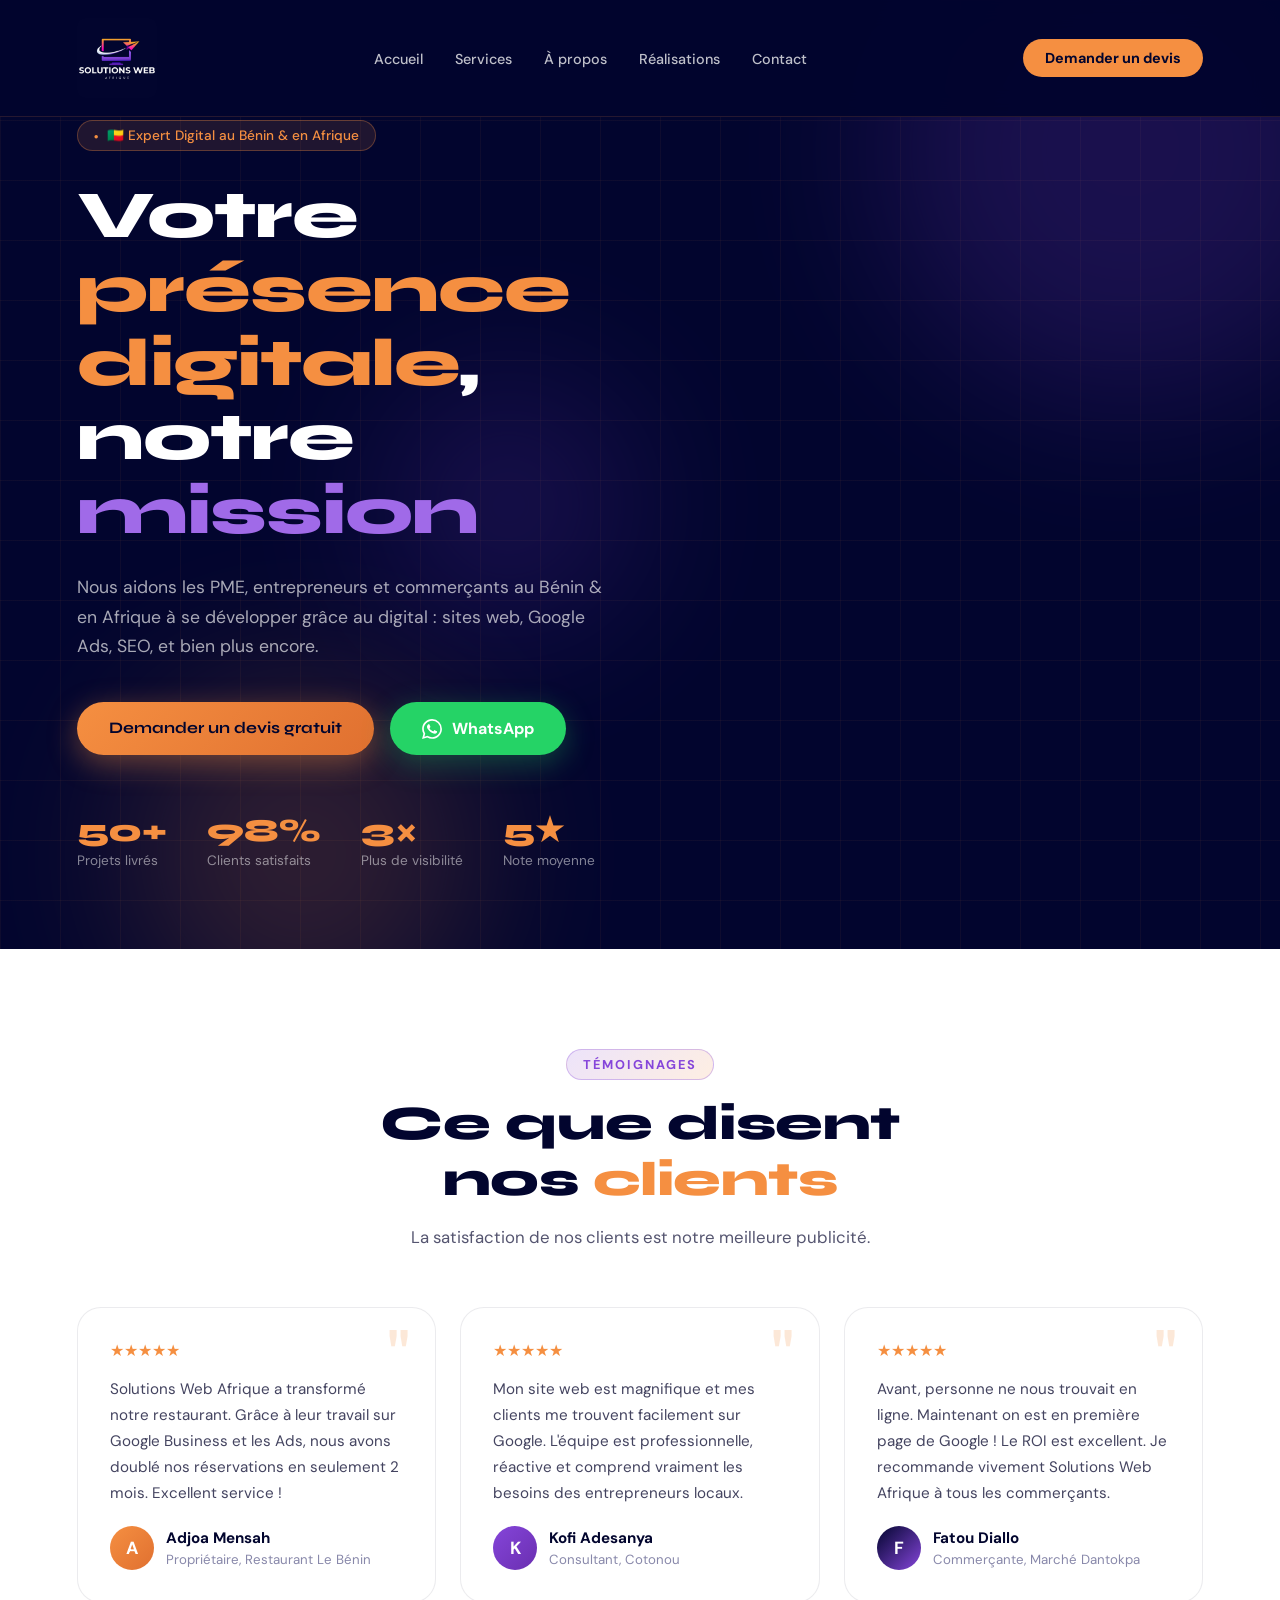
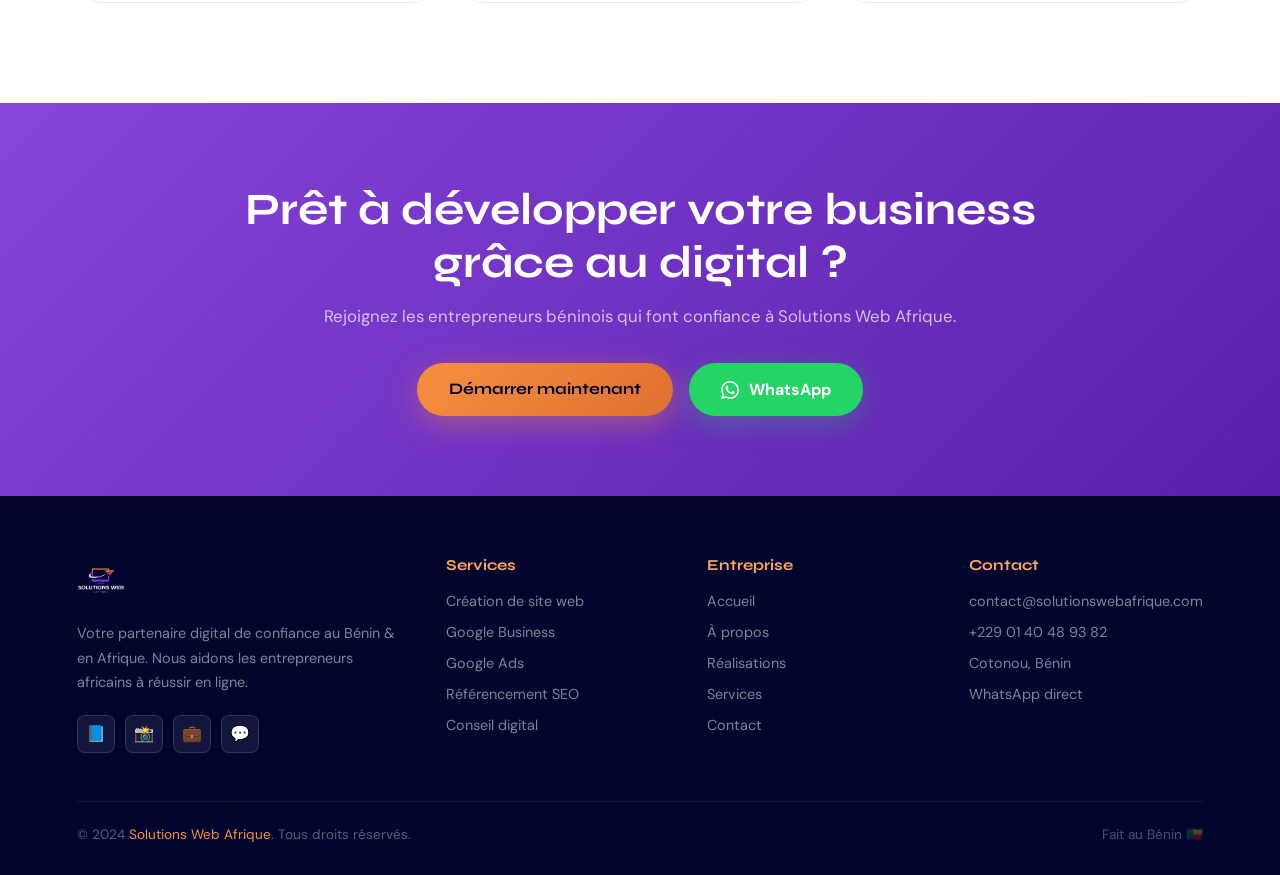
==== commit 349fb795: "update pages" ====
--- a/index.html
+++ b/index.html
@@ -15,13 +15,13 @@
 <nav id="navbar">
   <a href="#hero" style="display:flex;align-items:center;text-decoration:none;"><img src="[data-uri]" alt="Solutions Web Afrique" style="height:80px;width:auto;object-fit:contain;border-radius:8px;"></a>
    <ul class="nav-links">
-    <li><a href="#services">Services</a></li>
-    <li><a href="#about">À propos</a></li>
-    <li><a href="#portfolio">Réalisations</a></li>
-    <li><a href="#temoignages">Témoignages</a></li>
-    <li><a href="#contact">Contact</a></li>
+    <li><a href="#">Accueil</a></li>
+    <li><a href="./services.html">Services</a></li>
+    <li><a href="./apropos.html">À propos</a></li>
+    <li><a href="./Portfolio.html">Réalisations</a></li>
+    <li><a href="./contact.html">Contact</a></li>
   </ul>
-  <a href="#contact" class="nav-cta">Demander un devis</a>
+  <a href="./contact.html" class="nav-cta">Demander un devis</a>
   <div class="hamburger" id="hamburger" onclick="toggleMenu()">
     <span></span><span></span><span></span>
   </div>
@@ -30,11 +30,11 @@
 <!-- MOBILE MENU -->
 <div class="mobile-menu" id="mobileMenu">
   <button class="mobile-close" onclick="toggleMenu()">✕</button>
-  <a href="#services" onclick="toggleMenu()">Services</a>
-  <a href="#about" onclick="toggleMenu()">À propos</a>
-  <a href="#portfolio" onclick="toggleMenu()">Réalisations</a>
-  <a href="#temoignages" onclick="toggleMenu()">Témoignages</a>
-  <a href="#contact" onclick="toggleMenu()">Contact</a>
+    <a href="#" >Accueil</a>
+  <a href="./services.html" >Services</a>
+  <a href="./apropos.html" >À propos</a>
+  <a href="./Portfolio.html" >Réalisations</a>
+  <a href="./contact.html" >Contact</a>
 </div>
 
 <!-- HERO -->
@@ -55,7 +55,7 @@
       Nous aidons les PME, entrepreneurs et commerçants au Bénin  & en Afrique à se développer grâce au digital : sites web, Google Ads, SEO, et bien plus encore.
     </p>
     <div class="hero-btns">
-      <a href="#contact" class="btn-primary"> Demander un devis gratuit</a>
+      <a href="./contact.html" class="btn-primary"> Demander un devis gratuit</a>
       <a href="https://wa.me/22940489382" class="btn-whatsapp" target="_blank">
         <svg width="20" height="20" viewBox="0 0 24 24" fill="currentColor"><path d="M17.472 14.382c-.297-.149-1.758-.867-2.03-.967-.273-.099-.471-.148-.67.15-.197.297-.767.966-.94 1.164-.173.199-.347.223-.644.075-.297-.15-1.255-.463-2.39-1.475-.883-.788-1.48-1.761-1.653-2.059-.173-.297-.018-.458.13-.606.134-.133.298-.347.446-.52.149-.174.198-.298.298-.497.099-.198.05-.371-.025-.52-.075-.149-.669-1.612-.916-2.207-.242-.579-.487-.5-.669-.51-.173-.008-.371-.01-.57-.01-.198 0-.52.074-.792.372-.272.297-1.04 1.016-1.04 2.479 0 1.462 1.065 2.875 1.213 3.074.149.198 2.096 3.2 5.077 4.487.709.306 1.262.489 1.694.625.712.227 1.36.195 1.871.118.571-.085 1.758-.719 2.006-1.413.248-.694.248-1.289.173-1.413-.074-.124-.272-.198-.57-.347m-5.421 7.403h-.004a9.87 9.87 0 01-5.031-1.378l-.361-.214-3.741.982.998-3.648-.235-.374a9.86 9.86 0 01-1.51-5.26c.001-5.45 4.436-9.884 9.888-9.884 2.64 0 5.122 1.03 6.988 2.898a9.825 9.825 0 012.893 6.994c-.003 5.45-4.437 9.884-9.885 9.884m8.413-18.297A11.815 11.815 0 0012.05 0C5.495 0 .16 5.335.157 11.892c0 2.096.547 4.142 1.588 5.945L.057 24l6.305-1.654a11.882 11.882 0 005.683 1.448h.005c6.554 0 11.89-5.335 11.893-11.893a11.821 11.821 0 00-3.48-8.413z"/></svg>
         WhatsApp
@@ -82,204 +82,6 @@
   </div>
 </section>
 
-<!-- SERVICES -->
-<section id="services">
-  <div class="reveal">
-    <div class="section-label">Nos Services</div>
-    <h2 class="section-title">Ce que nous faisons<br>pour votre <em>succès</em></h2>
-    <p class="section-sub">Des solutions digitales complètes adaptées aux besoins des entrepreneurs et PME au Bénin & en Afrique.</p>
-  </div>
-  <div class="services-grid">
-    <div class="service-card reveal reveal-delay-1">
-      <div class="service-icon icon-orange">🌐</div>
-      <h3>Création de Sites Web</h3>
-      <p>Un site professionnel qui reflète votre image et convertit vos visiteurs en clients.</p>
-      <ul class="service-avantages">
-        <li>Design moderne et responsive</li>
-        <li>Optimisé pour Google (SEO)</li>
-        <li>Chargement rapide &lt; 3 secondes</li>
-        <li>Formulaire de contact intégré</li>
-        <li>Bouton WhatsApp direct</li>
-      </ul>
-
-      <!-- <a href="#contact" class="service-cta">Demander un devis →</a> -->
-    </div>
-
-    <div class="service-card reveal reveal-delay-2">
-      <div class="service-icon icon-purple">📍</div>
-      <h3>Google Business Profile</h3>
-      <p>Apparaissez sur Google Maps et attirez des clients locaux </p>
-      <ul class="service-avantages">
-        <li>Création et optimisation du profil</li>
-        <li>Visibilité sur Google Maps</li>
-        <li>Gestion des avis clients</li>
-        <li>Publications et photos professionnelles</li>
-        <li>Suivi des statistiques</li>
-      </ul>
-
-       <!--   <a href="#contact" class="service-cta">Commencer maintenant →</a> -->
-    </div>
-
-    <div class="service-card reveal reveal-delay-3">
-      <div class="service-icon icon-orange">📢</div>
-      <h3>Campagnes Google/Facebook Ads</h3>
-      <p>Publicité ciblée pour toucher vos clients au bon moment avec le bon message.</p>
-      <ul class="service-avantages">
-        <li>Création et gestion des campagnes</li>
-        <li>Ciblage géographique précis</li>
-        <li>Optimisation continue du budget</li>
-        <li>Rapport de performance mensuel</li>
-        <li>ROI maximisé</li>
-      </ul>
-
-     <!--  <a href="#contact" class="service-cta">Booster ma visibilité →</a> -->
-    </div>
-
-    <div class="service-card reveal reveal-delay-4">
-      <div class="service-icon icon-navy">🔍</div>
-      <h3>Référencement SEO</h3>
-      <p>Remontez en première page de Google et générez du trafic qualifié en continu.</p>
-      <ul class="service-avantages">
-        <li>Audit SEO complet</li>
-        <li>Optimisation on-page</li>
-        <li>Création de contenu optimisé</li>
-        <li>Netlinking local Afrique</li>
-        <li>Suivi des positions mensuel</li>
-      </ul>
-
-     <!--  <a href="#contact" class="service-cta">Améliorer mon SEO →</a>  -->
-    </div>
-
-    <div class="service-card reveal reveal-delay-1">
-      <div class="service-icon icon-purple">💡</div>
-      <h3>Conseil en Marketing Digital</h3>
-      <p>Stratégie digitale personnalisée pour développer votre activité en ligne durablement.</p>
-      <ul class="service-avantages">
-        <li>Audit de votre présence digitale</li>
-        <li>Plan d'action sur-mesure</li>
-        <li>Formation de vos équipes</li>
-        <li>Accompagnement personnalisé</li>
-        <li>Veille concurrentielle</li>
-      </ul>
-    
-      <!--    <a href="#contact" class="service-cta">Prendre rendez-vous →</a>  -->
-    </div>
-
-    <div class="service-card reveal reveal-delay-2" style="background: linear-gradient(135deg, var(--navy), #0a0f4a); border-color: transparent;">
-      <div class="service-icon" style="background: rgba(245,143,65,0.15);">🎯</div>
-      <h3 style="color: var(--white);">Pack Complet Digital</h3>
-      <p style="color: rgba(255,255,255,0.6);">Tous nos services combinés pour une présence digitale 360° parfaite.</p>
-      <ul class="service-avantages" style="color: rgba(255,255,255,0.6);">
-        <li style="color:rgba(255,255,255,.6)">Site web professionnel</li>
-        <li style="color:rgba(255,255,255,.6)">Google Business optimisé</li>
-        <li style="color:rgba(255,255,255,.6)">Campagnes Google Ads</li>
-        <li style="color:rgba(255,255,255,.6)">SEO + contenu</li>
-        <li style="color:rgba(255,255,255,.6)">Support prioritaire</li>
-      </ul>
-
-       <!--   <a href="#contact" class="service-cta" style="color: var(--orange-light);">Découvrir le pack →</a> -->
-    </div>
-  </div>
-</section>
-
-<!-- ABOUT -->
-<section id="about">
-  <div class="about-visual reveal">
-    <div class="about-card-main">
-      <div class="about-big-text">100%</div>
-      <p style="font-size:1.1rem; font-weight:600; color:var(--white); margin-bottom:8px;">Orienté résultats</p>
-      <p>Notre seul objectif : faire croître votre business grâce au digital.</p>
-      <div class="about-badges">
-        <div class="about-badge"><strong>50+</strong><span>Projets livrés</span></div>
-        <div class="about-badge"><strong>3 ans</strong><span>D'expérience</span></div>
-        <div class="about-badge"><strong>🇧🇯</strong><span>Basé au Bénin</span></div>
-        <div class="about-badge"><strong>24h</strong><span>Réponse rapide</span></div>
-      </div>
-    </div>
-  </div>
-
-  <div class="about-text reveal reveal-delay-2">
-    <div class="section-label">À propos</div>
-    <h2 class="section-title">Votre partenaire digital<br>au <em>Bénin & en Afrique</em></h2>
-    <p class="section-sub">Solutions Web Afrique est une agence digitale basée à Cotonou, dédiée à aider les entrepreneurs et PME béninois à se développer grâce aux outils numériques.</p>
-
-    <ul class="values-list">
-      <li>
-        <div class="val-icon" style="background:rgba(245,143,65,0.12)">🎯</div>
-        <div class="val-text">
-          <h4>Notre Mission</h4>
-          <p>Rendre le digital accessible et efficace pour chaque entrepreneur au Bénin et en Afrique.</p>
-        </div>
-      </li>
-      <li>
-        <div class="val-icon" style="background:rgba(133,69,218,0.12)">🌍</div>
-        <div class="val-text">
-          <h4>Notre Vision</h4>
-          <p>Devenir le leader des solutions digitales pour PME en Afrique de l'Ouest.</p>
-        </div>
-      </li>
-      <li>
-        <div class="val-icon" style="background:rgba(2,5,46,0.07)">💎</div>
-        <div class="val-text">
-          <h4>Pourquoi nous choisir</h4>
-          <p>Nous connaissons le marché local, parlons votre langue et livrons des résultats concrets, pas des promesses.</p>
-        </div>
-      </li>
-    </ul>
-  </div>
-</section>
-
-<!-- PORTFOLIO -->
-<section id="portfolio">
-  <div class="reveal">
-    <div class="section-label">Portfolio</div>
-    <h2 class="section-title" style="color:var(--white)">Nos <em>réalisations</em><br>au Bénin</h2>
-    <p class="section-sub">Des projets concrets avec des résultats mesurables pour nos clients.</p>
-  </div>
-  <div class="portfolio-grid">
-    <div class="portfolio-card reveal reveal-delay-1">
-      <div class="portfolio-thumb port-1">
-        🛍️
-        <span class="port-label">E-commerce</span>
-      </div>
-      <div class="portfolio-card-body">
-        <h3>Boutique Mode Cotonou</h3>
-        <p>Site e-commerce pour une boutique de mode locale avec catalogue produits et commandes en ligne.</p>
-        <span class="port-tag">Site Web</span>
-        <span class="port-tag">SEO</span>
-        <div style="margin-top:12px; color:var(--orange); font-size:.9rem; font-weight:600">📈 +300% de visibilité en 3 mois</div>
-      </div>
-    </div>
-
-    <div class="portfolio-card reveal reveal-delay-2">
-      <div class="portfolio-thumb port-2">
-        🍽️
-        <span class="port-label">Restaurant</span>
-      </div>
-      <div class="portfolio-card-body">
-        <h3>Restaurant Le Bénin Saveurs</h3>
-        <p>Présence digitale complète avec site web, Google Business et campagnes Google Ads.</p>
-        <span class="port-tag">Google Ads</span>
-        <span class="port-tag">Google Business</span>
-        <div style="margin-top:12px; color:var(--orange); font-size:.9rem; font-weight:600">📈 +150 clients/mois via Google</div>
-      </div>
-    </div>
-
-    <div class="portfolio-card reveal reveal-delay-3">
-      <div class="portfolio-thumb port-3">
-        💇
-        <span class="port-label">Beauté</span>
-      </div>
-      <div class="portfolio-card-body">
-        <h3>Salon Élégance Cotonou</h3>
-        <p>Site vitrine et Google Business pour un salon de coiffure avec réservation en ligne.</p>
-        <span class="port-tag">Site Web</span>
-        <span class="port-tag">Google Business</span>
-        <div style="margin-top:12px; color:var(--orange); font-size:.9rem; font-weight:600">📈 Réservations doublées en 2 mois</div>
-      </div>
-    </div>
-  </div>
-</section>
 
 <!-- TEMOIGNAGES -->
 <section id="temoignages">
@@ -340,84 +142,6 @@
   </div>
 </div>
 
-<!-- CONTACT -->
-<section id="contact">
-  <div class="contact-wrapper">
-    <div class="contact-info reveal">
-      <div class="section-label">Contact</div>
-      <h3 class="section-title" style="font-size:2rem">Parlons de votre<br><em>projet</em></h3>
-      <p>Dites-nous en plus sur votre activité. Nous vous répondons dans les 24h avec une stratégie adaptée.</p>
-
-      <div class="contact-item">
-        <div class="contact-icon">📧</div>
-        <div>
-          <strong>Email</strong>
-          <span>contact@solutionswebafrique.com</span>
-        </div>
-      </div>
-      <div class="contact-item">
-        <div class="contact-icon">📞</div>
-        <div>
-          <strong>Téléphone</strong>
-          <span>+229 01 40 48 93 82</span>
-        </div>
-      </div>
-      <div class="contact-item">
-        <div class="contact-icon">📍</div>
-        <div>
-          <strong>Localisation</strong>
-          <span>Cotonou, Bénin</span>
-        </div>
-      </div>
-
-      <a href="https://wa.me/22940489382" class="btn-whatsapp-full" target="_blank">
-        <svg width="22" height="22" viewBox="0 0 24 24" fill="currentColor"><path d="M17.472 14.382c-.297-.149-1.758-.867-2.03-.967-.273-.099-.471-.148-.67.15-.197.297-.767.966-.94 1.164-.173.199-.347.223-.644.075-.297-.15-1.255-.463-2.39-1.475-.883-.788-1.48-1.761-1.653-2.059-.173-.297-.018-.458.13-.606.134-.133.298-.347.446-.52.149-.174.198-.298.298-.497.099-.198.05-.371-.025-.52-.075-.149-.669-1.612-.916-2.207-.242-.579-.487-.5-.669-.51-.173-.008-.371-.01-.57-.01-.198 0-.52.074-.792.372-.272.297-1.04 1.016-1.04 2.479 0 1.462 1.065 2.875 1.213 3.074.149.198 2.096 3.2 5.077 4.487.709.306 1.262.489 1.694.625.712.227 1.36.195 1.871.118.571-.085 1.758-.719 2.006-1.413.248-.694.248-1.289.173-1.413-.074-.124-.272-.198-.57-.347m-5.421 7.403h-.004a9.87 9.87 0 01-5.031-1.378l-.361-.214-3.741.982.998-3.648-.235-.374a9.86 9.86 0 01-1.51-5.26c.001-5.45 4.436-9.884 9.888-9.884 2.64 0 5.122 1.03 6.988 2.898a9.825 9.825 0 012.893 6.994c-.003 5.45-4.437 9.884-9.885 9.884m8.413-18.297A11.815 11.815 0 0012.05 0C5.495 0 .16 5.335.157 11.892c0 2.096.547 4.142 1.588 5.945L.057 24l6.305-1.654a11.882 11.882 0 005.683 1.448h.005c6.554 0 11.89-5.335 11.893-11.893a11.821 11.821 0 00-3.48-8.413z"/></svg>
-        Discuter sur WhatsApp
-      </a>
-    </div>
-
-    <div class="contact-form reveal reveal-delay-2">
-      <h3>Demander un devis gratuit</h3>
-      <div id="formContainer">
-        <div class="form-row">
-          <div class="form-group">
-            <label for="nom">Nom complet *</label>
-            <input type="text" id="nom" placeholder="Votre nom" required>
-          </div>
-          <div class="form-group">
-            <label for="tel">Téléphone *</label>
-            <input type="tel" id="tel" placeholder="+22901 ..." required>
-          </div>
-        </div>
-        <div class="form-group">
-          <label for="email">Email </label>
-          <input type="email" id="email" placeholder="votre@email.com" >
-        </div>
-        <div class="form-group">
-          <label for="service">Service souhaité</label>
-          <select id="service">
-            <option value="">-- Choisissez un service --</option>
-            <option>Création de site web</option>
-            <option>Google Business Profile</option>
-            <option>Campagnes Google Ads</option>
-            <option>Campagnes Facebook Ads</option>
-            <option>Référencement SEO</option>
-            <option>Conseil en marketing digital</option>
-            <option>Pack Complet Digital</option>
-          </select>
-        </div>
-        <div class="form-group">
-          <label for="message">Votre message *</label>
-          <textarea id="message" placeholder="Décrivez votre projet, vos objectifs, vos questions..."></textarea>
-        </div>
-        <button class="btn-submit" onclick="submitForm()"><span>🚀 Envoyer ma demande</span></button>
-      </div>
-      <div class="form-success" id="formSuccess">
-        ✅ Merci ! Nous vous répondons dans les 24h.
-      </div>
-    </div>
-  </div>
-</section>
 
 <!-- FOOTER -->
 <footer>
@@ -445,17 +169,18 @@
     <div class="footer-col">
       <h4>Entreprise</h4>
       <ul>
-        <li><a href="#about">À propos</a></li>
-        <li><a href="#portfolio">Réalisations</a></li>
-        <li><a href="#temoignages">Témoignages</a></li>
-        <li><a href="#contact">Contact</a></li>
+      <li><a href="#">Accueil</a></li>
+        <li><a href="./apropos.html">À propos</a></li>
+        <li><a href="./Portfolio.html">Réalisations</a></li>
+        <li><a href="./services.html">Services</a></li>
+        <li><a href="./contact.html">Contact</a></li>
       </ul>
     </div>
     <div class="footer-col">
       <h4>Contact</h4>
       <ul>
         <li><a href="mailto:contact@solutionswebafrique.com">contact@solutionswebafrique.com</a></li>
-        <li><a href="tel:+22900000000">+229 01 40 48 93 82 </a></li>
+        <li><a href="tel:+2290140489382">+229 01 40 48 93 82 </a></li>
         <li><a href="#">Cotonou, Bénin</a></li>
         <li><a href="https://wa.me/22940489382">WhatsApp direct</a></li>
       </ul>
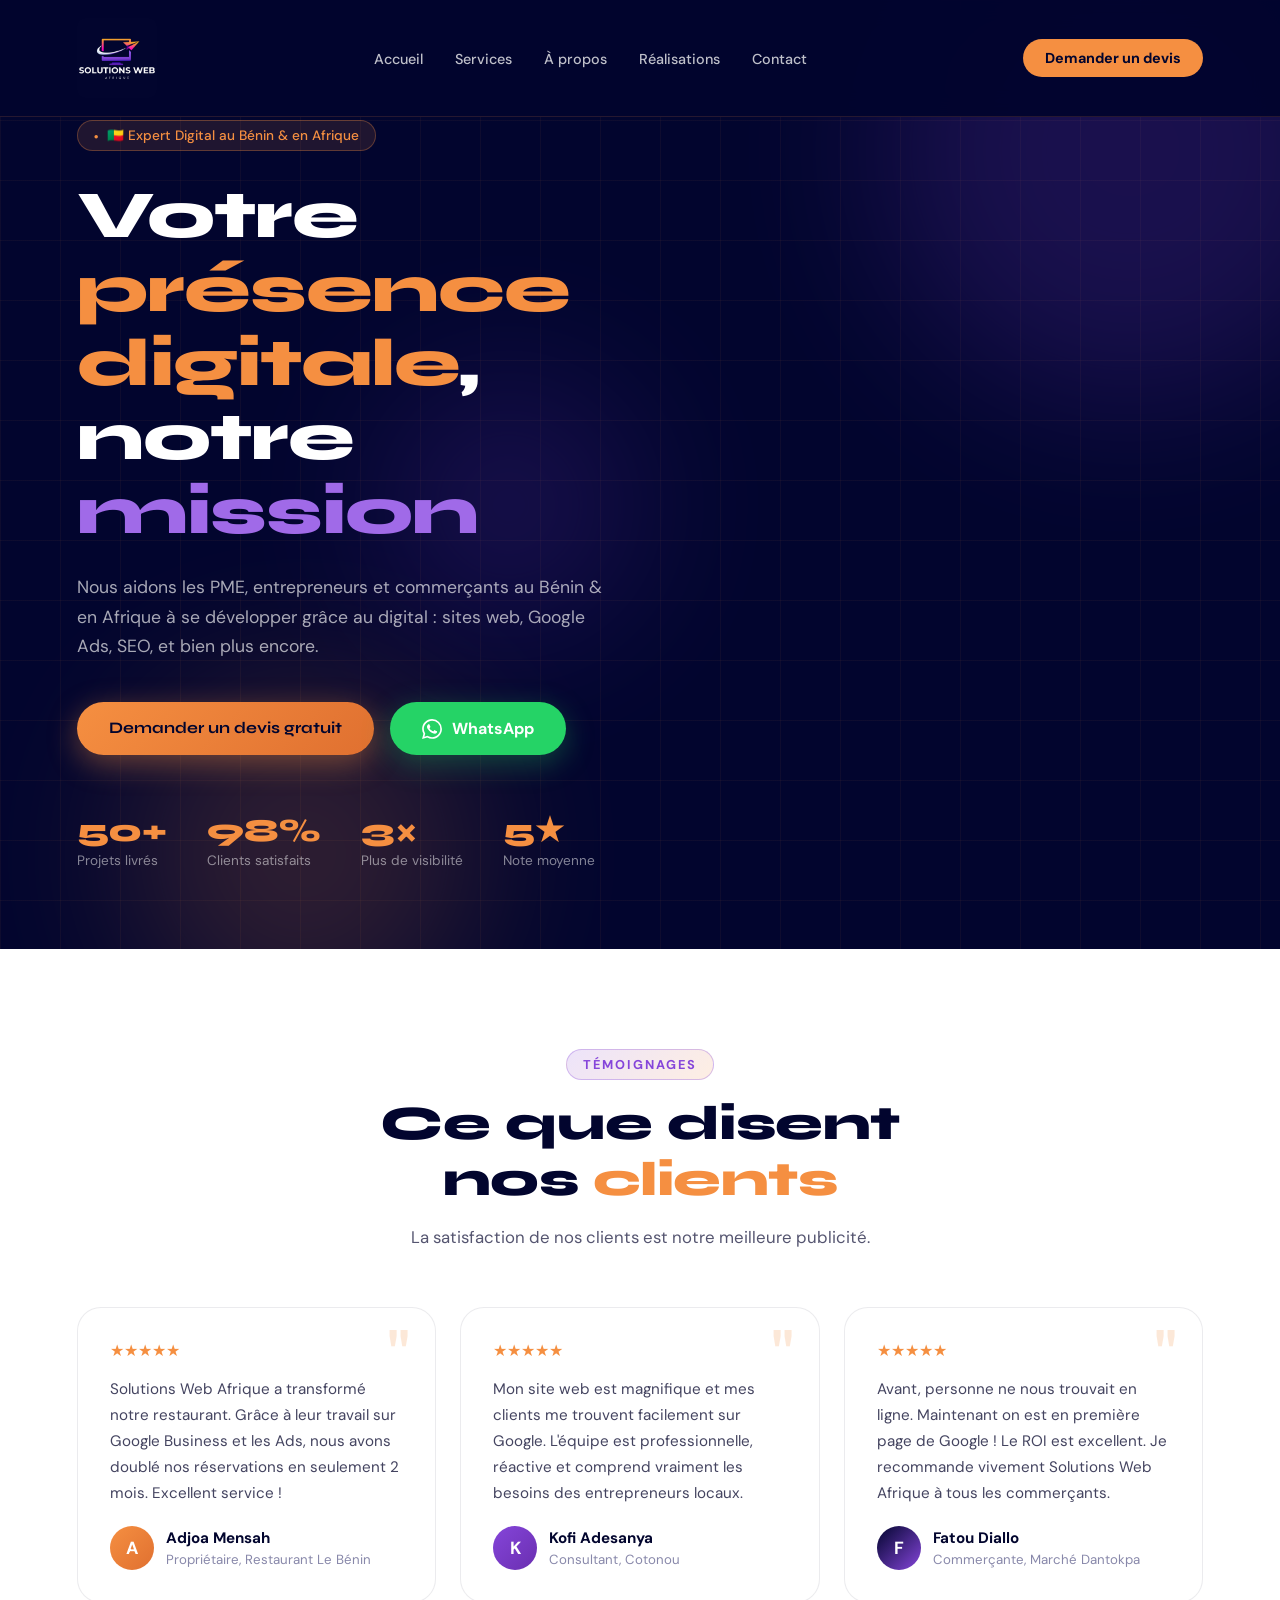
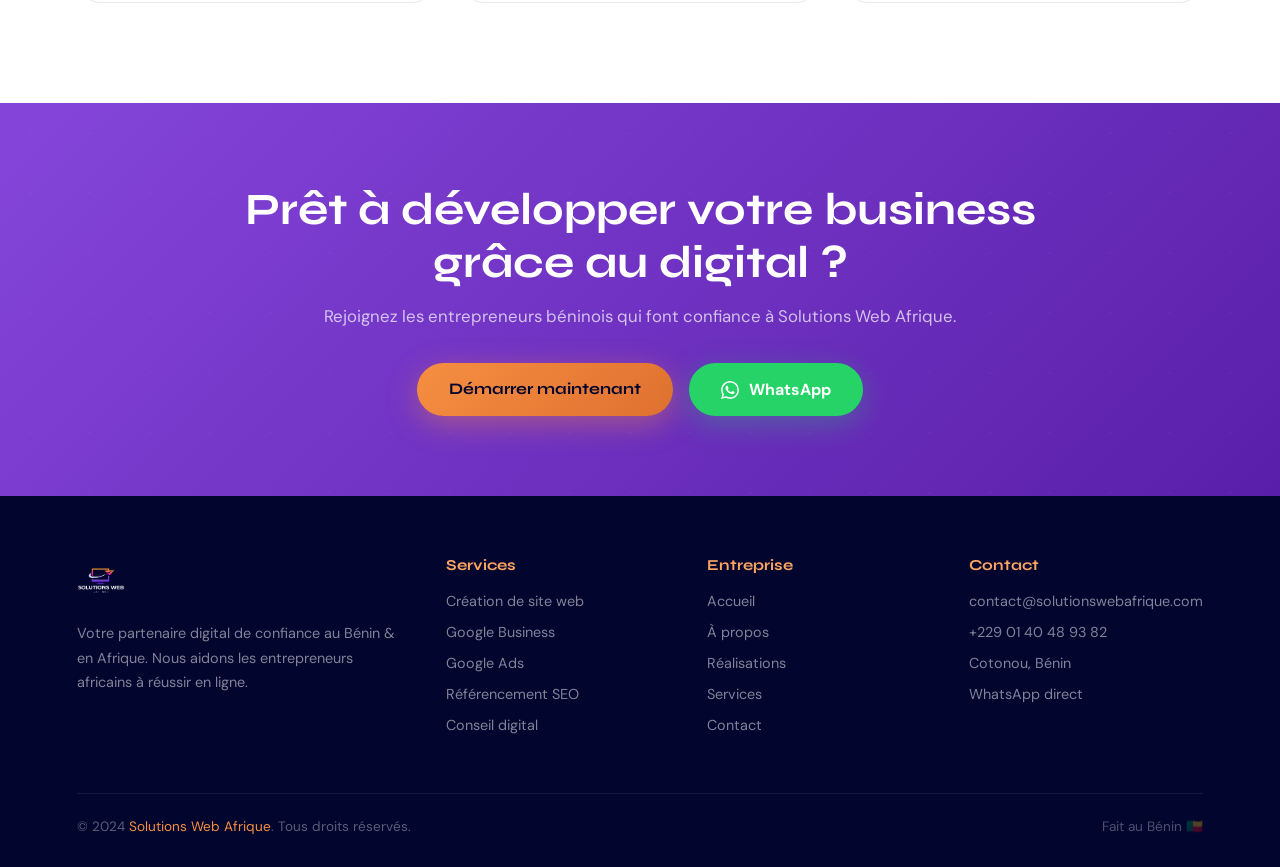
==== commit 27d8c408: "new" ====
--- a/index.html
+++ b/index.html
@@ -149,12 +149,7 @@
     <div class="footer-brand">
       <a href="#hero" style="display:inline-flex;align-items:center;text-decoration:none;"><img src="[data-uri]" alt="Solutions Web Afrique" style="height:48px;width:auto;object-fit:contain;border-radius:8px;"></a>
       <p>Votre partenaire digital de confiance au Bénin & en Afrique. Nous aidons les entrepreneurs africains à réussir en ligne.</p>
-      <div class="footer-social">
-        <a class="social-btn" href="#" title="Facebook">📘</a>
-        <a class="social-btn" href="#" title="Instagram">📸</a>
-        <a class="social-btn" href="#" title="LinkedIn">💼</a>
-        <a class="social-btn" href="https://wa.me/22940489382" title="WhatsApp">💬</a>
-      </div>
+
     </div>
     <div class="footer-col">
       <h4>Services</h4>
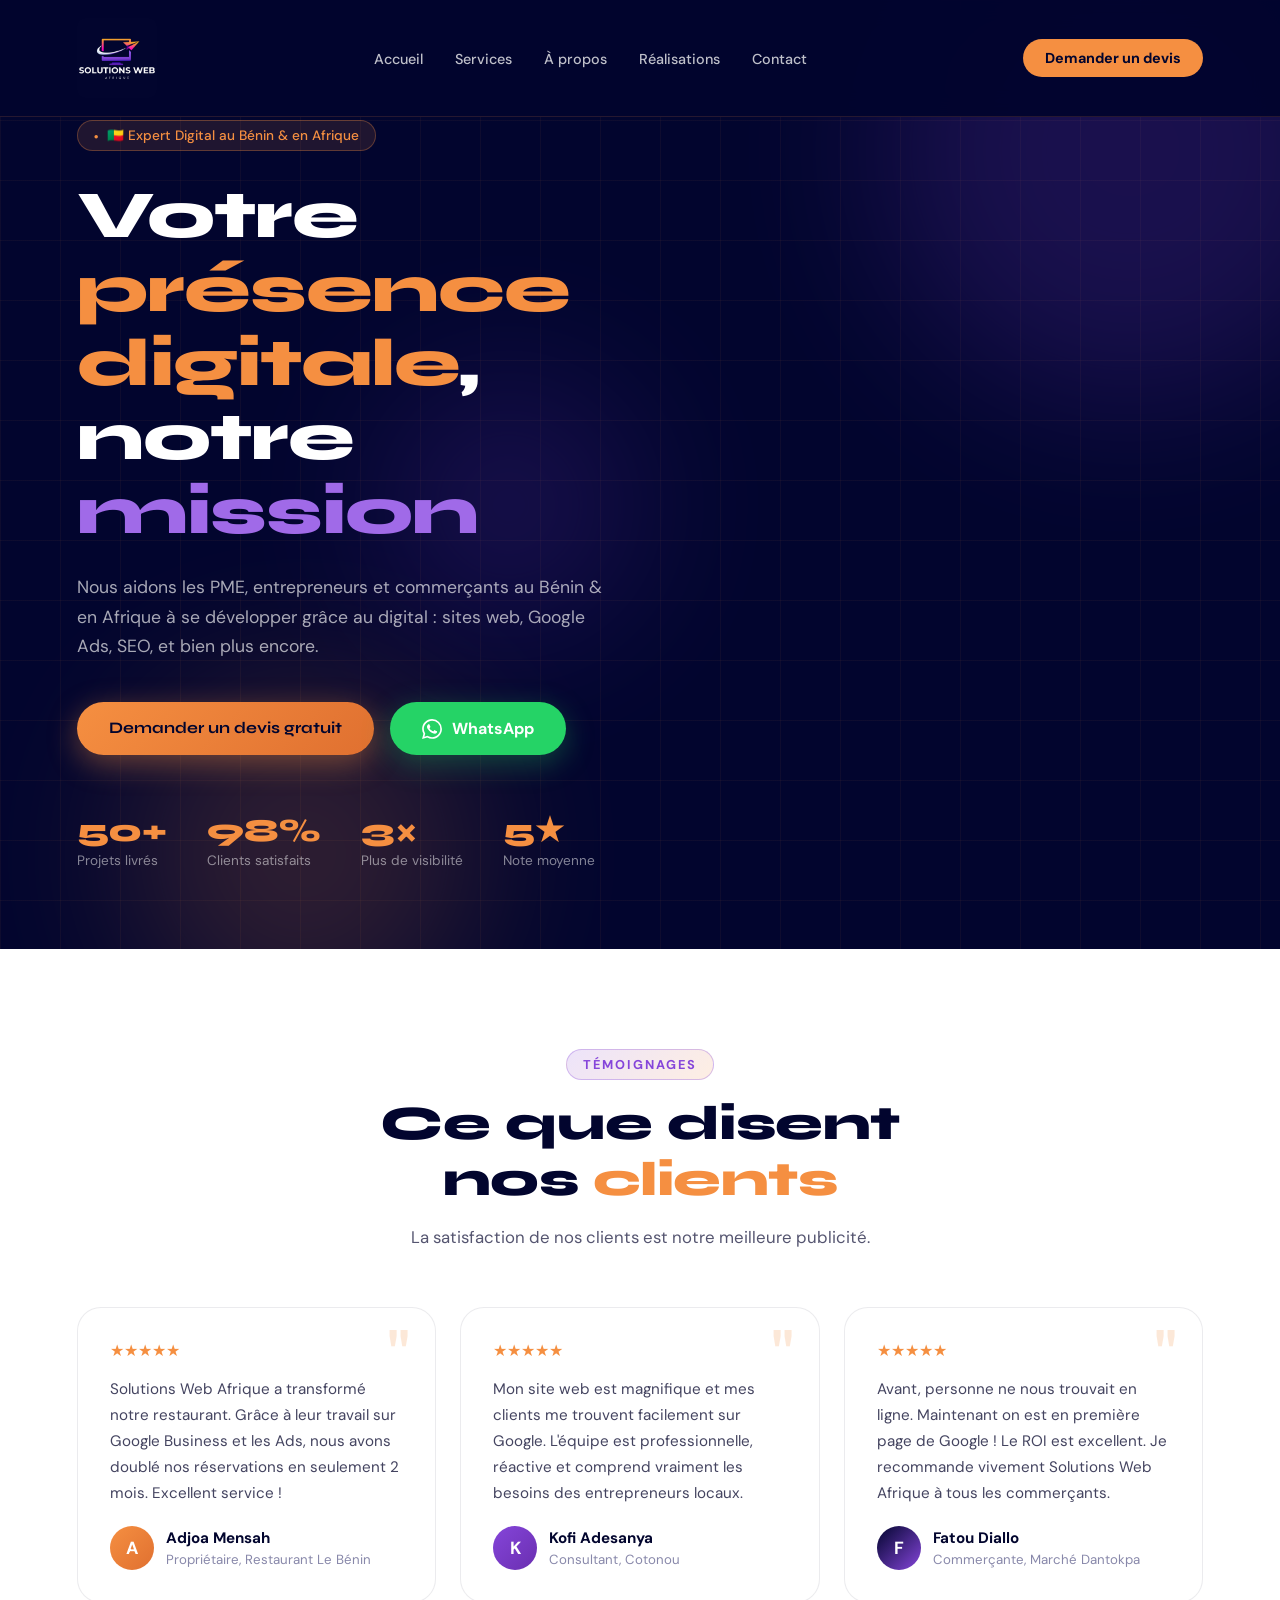
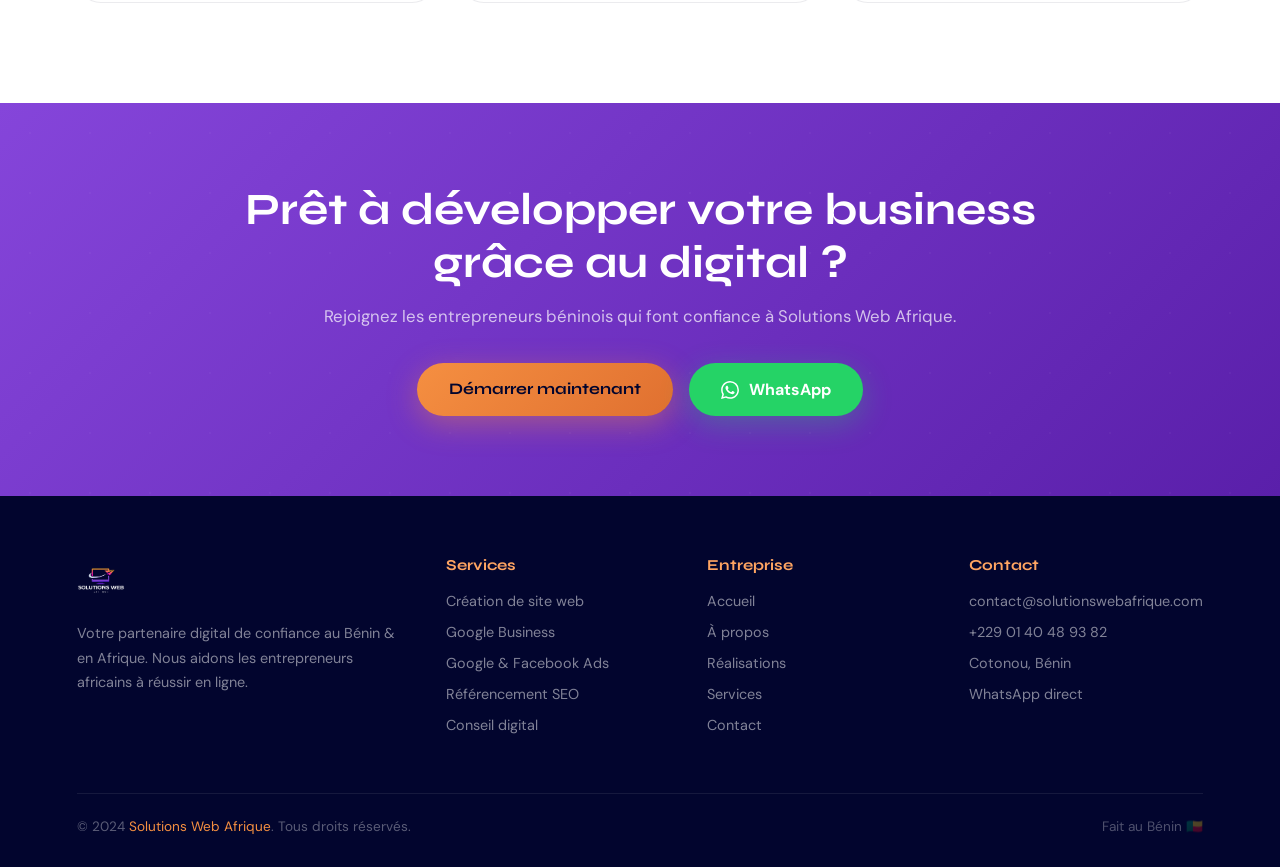
==== commit 817aaaf8: "new  update" ====
--- a/index.html
+++ b/index.html
@@ -154,11 +154,11 @@
     <div class="footer-col">
       <h4>Services</h4>
       <ul>
-        <li><a href="#services">Création de site web</a></li>
-        <li><a href="#services">Google Business</a></li>
-        <li><a href="#services">Google Ads</a></li>
-        <li><a href="#services">Référencement SEO</a></li>
-        <li><a href="#services">Conseil digital</a></li>
+        <li><a href="./services.html">Création de site web</a></li>
+        <li><a href="./services.html">Google Business</a></li>
+        <li><a href="./services.html">Google &  Facebook Ads</a></li>
+        <li><a href="./services.html">Référencement SEO</a></li>
+        <li><a href="./services.html">Conseil digital</a></li>
       </ul>
     </div>
     <div class="footer-col">
